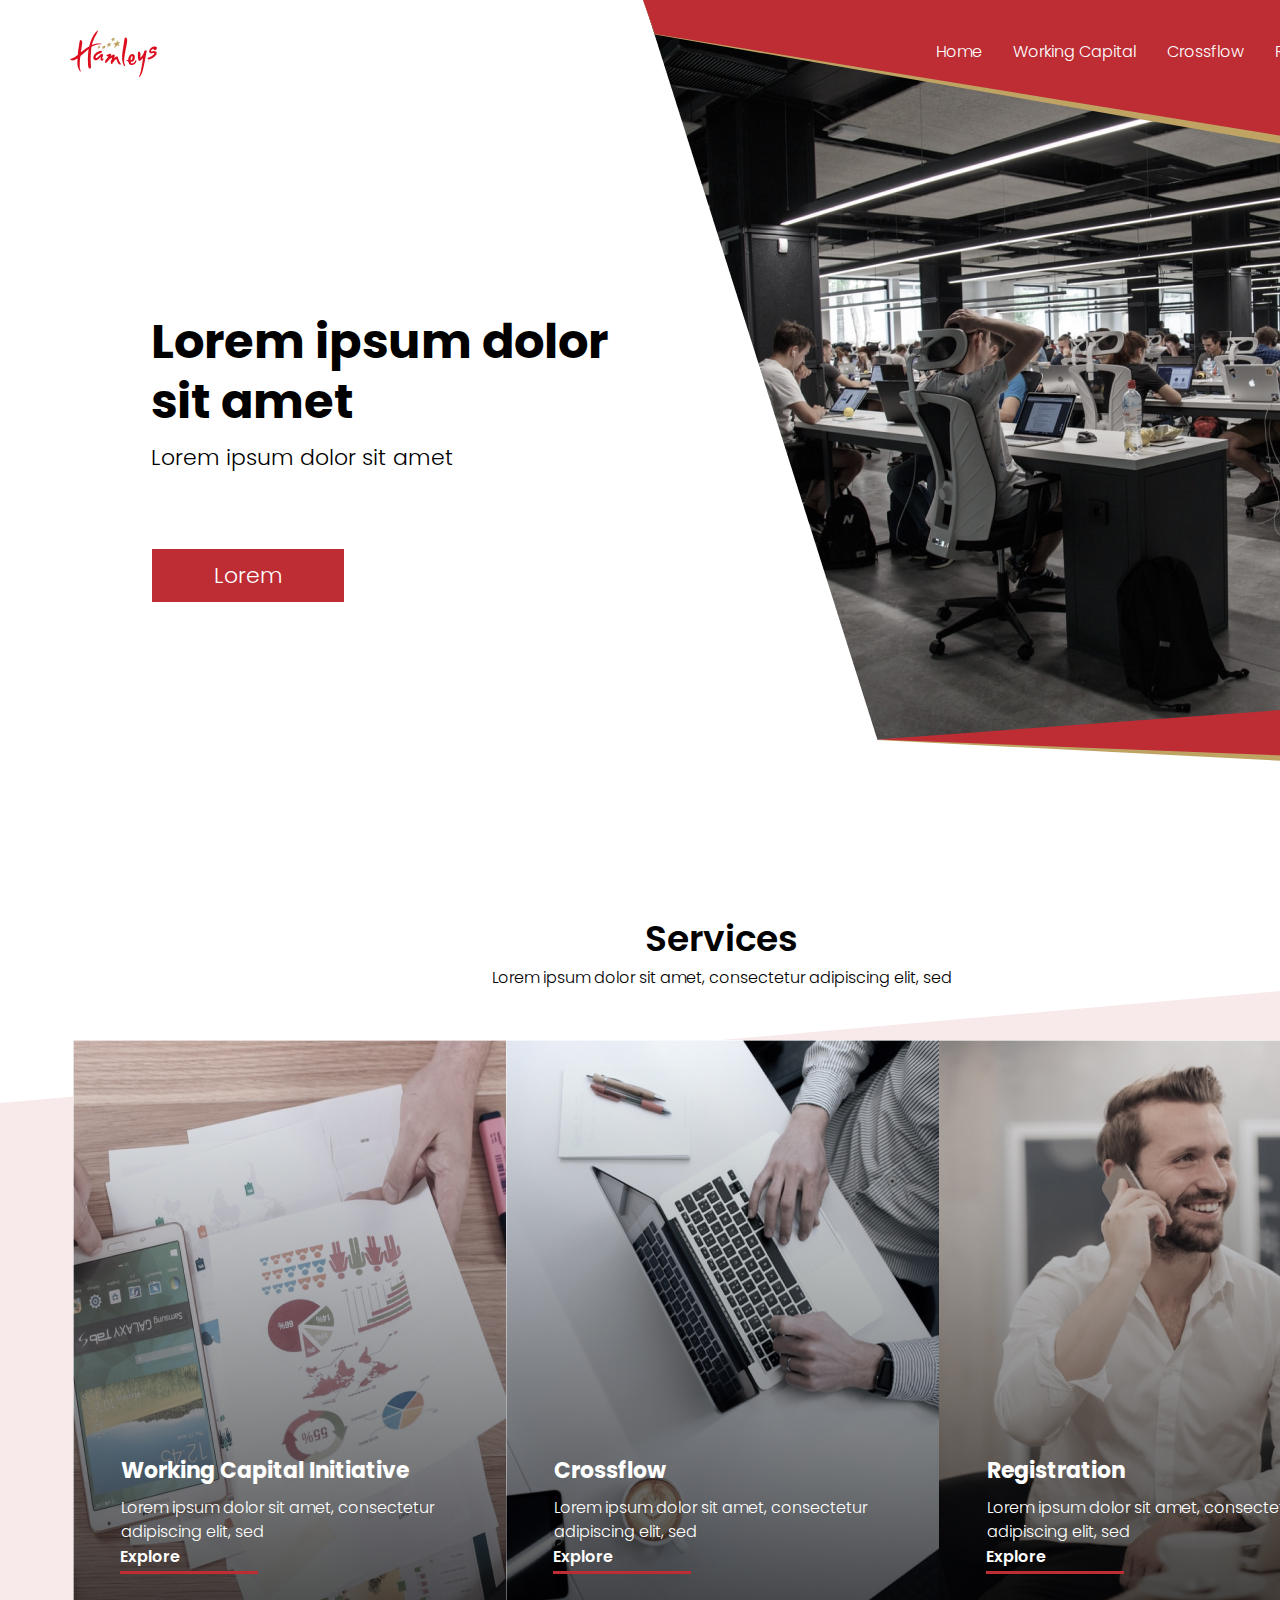
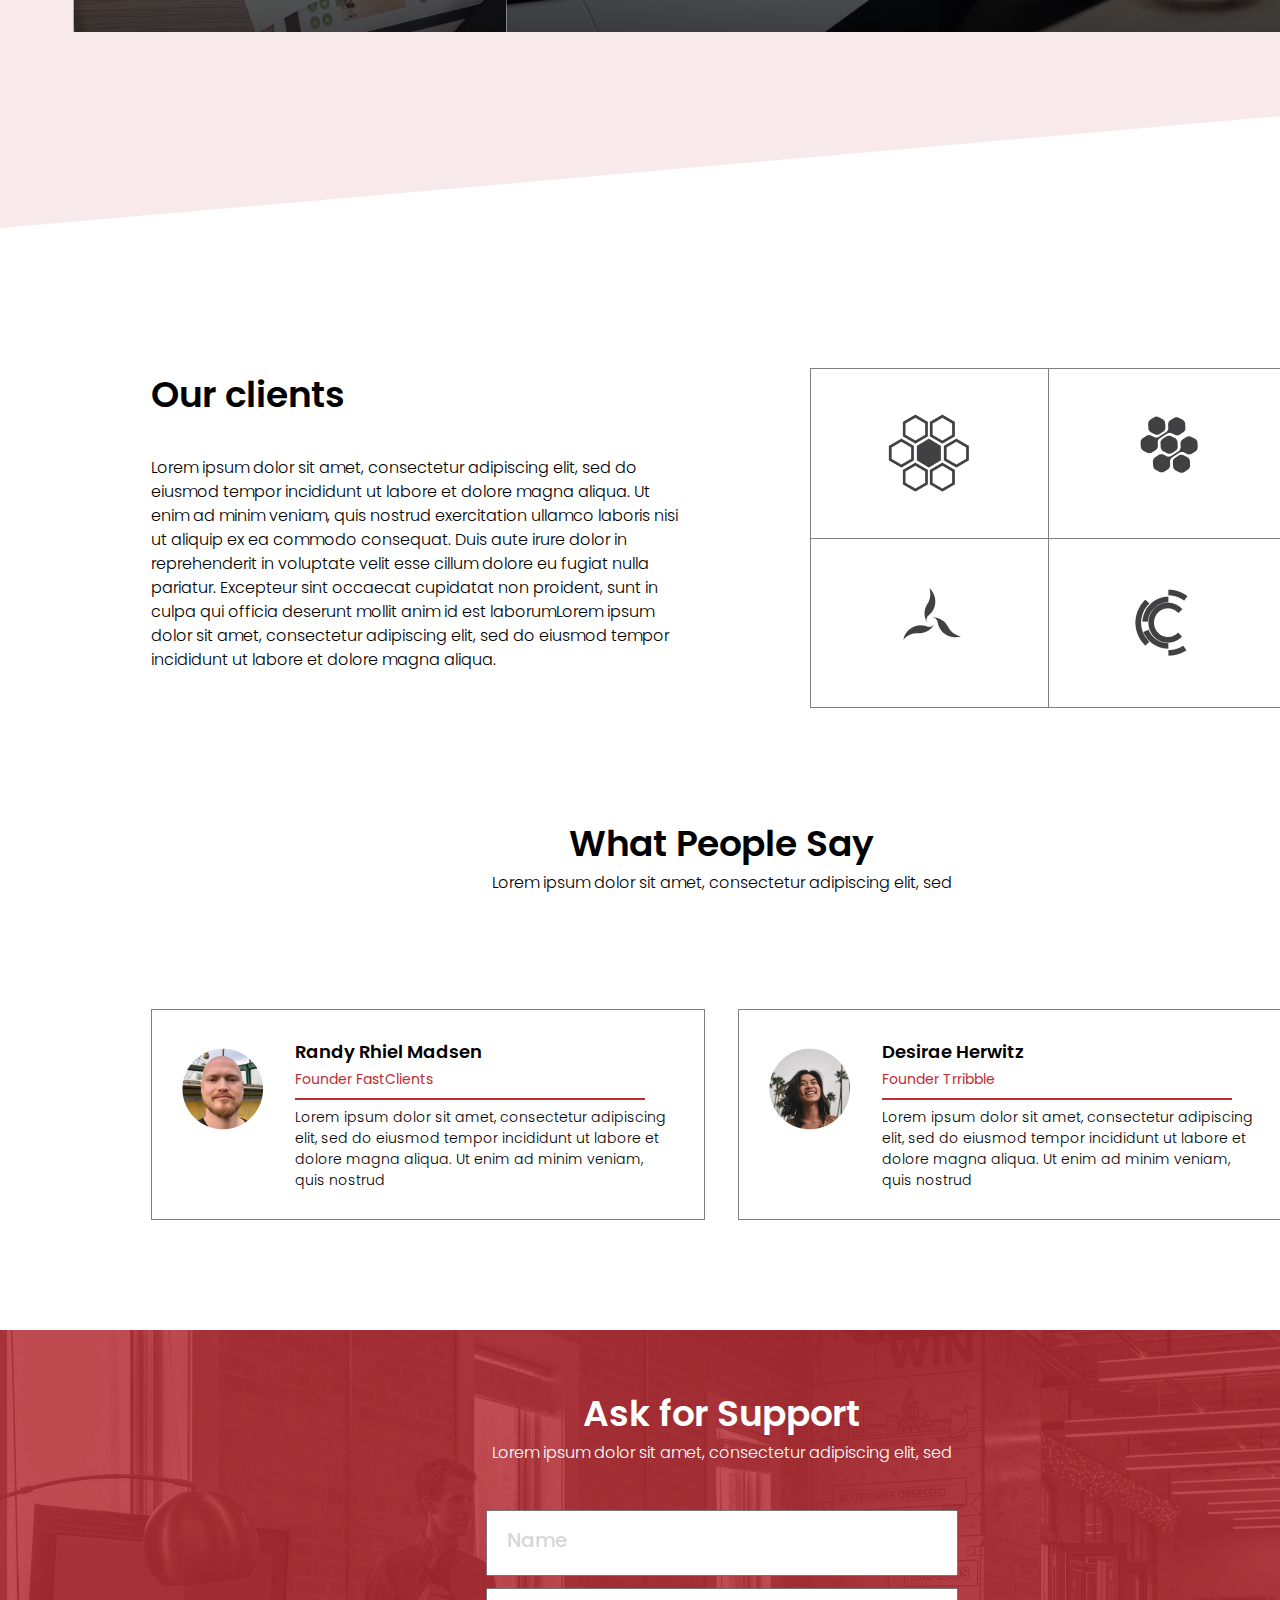
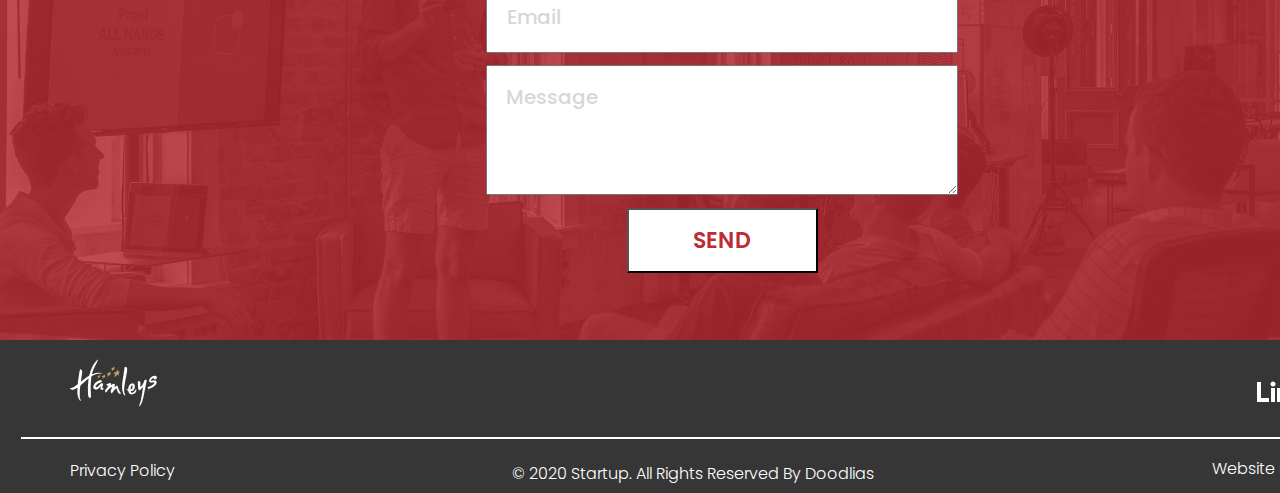
==== index.html @ 3232abe1 "First commit before review" ====
<!DOCTYPE html>
<html lang="en">
<head>
    <meta charset="UTF-8">
    <meta http-equiv="X-UA-Compatible" content="IE=edge">
    <meta name="viewport" content="width=device-width, initial-scale=1.0">
    <title>Document</title>
    <link rel="preconnect" href="https://fonts.googleapis.com">
    <link rel="preconnect" href="https://fonts.gstatic.com" crossorigin>
    <link href="https://fonts.googleapis.com/css2?family=Poppins:wght@300;600;700&display=swap" rel="stylesheet">
    <link rel="stylesheet" href="/css/style.css">
</head>
<body>
    <header class="header">
        <div class="header__menu">
            <div class="header__menu-logo">
                <img src="/img/logo.png" alt="logo">
            </div>
            <nav class="header__menu-block">
                <ul class="header__menu-list">
                    <li class="header__menu-link"><a href="#home">Home</a></li>
                    <li class="header__menu-link"><a href="#workingCapital">Working Capital</a></li>
                    <li class="header__menu-link"><a href="#crossflow">Crossflow</a></li>
                    <li class="header__menu-link"><a href="#registration">Registration</a></li>
                </ul>
            </nav>
            <div class="header__rectangle-1"></div>
            <div class="header__rectangle-2"></div>
            <div class="header__rectangle-3"></div>
            <div class="header__rectangle-4"></div>
            <div class="header__rectangle-5"></div>
        </div>
        <div class="header__heading">
            <h1>Lorem ipsum dolor sit amet</h1>
            <p>Lorem ipsum dolor sit amet</p>
        </div>
        <div class="header__btn">
            <a href="#" class="header__btn-link">Lorem</a>
        </div>
    </header>
    <main>
        <section class="services">
            <div class="services__heading">
                <h2>Services</h2>
                <p>Lorem ipsum dolor sit amet, consectetur adipiscing elit, sed </p>
            </div>
            <div class="services__rectangle-6"></div>
            <div class="services__row">
                <div class="services__row-item1">
                    <h2>Working Capital Initiative</h2>
                    <p>Lorem ipsum dolor sit amet, consectetur adipiscing elit, sed </p>
                    <a href="#workingCapital">Explore</a>
                    <hr>
                </div>
                <div class="services__row-item2">
                    <h2>Crossflow</h2>
                    <p>Lorem ipsum dolor sit amet, consectetur adipiscing elit, sed </p>
                    <a href="#crossflow">Explore</a>
                    <hr>
                </div>
                <div class="services__row-item3">
                    <h2>Registration</h2>
                    <p>Lorem ipsum dolor sit amet, consectetur adipiscing elit, sed </p>
                    <a href="#registration">Explore</a>
                    <hr>
                </div>
            </div>
        </section>
        <section class="our">
            <div class="our__block">
                <h2>Our clients</h2>
                <p>Lorem ipsum dolor sit amet, consectetur adipiscing elit, sed do eiusmod tempor incididunt ut labore et dolore magna aliqua. Ut enim ad minim veniam, quis nostrud exercitation ullamco laboris nisi ut aliquip ex ea commodo consequat. Duis aute irure dolor in reprehenderit in voluptate velit esse cillum dolore eu fugiat nulla pariatur. Excepteur sint occaecat cupidatat non proident, sunt in culpa qui officia deserunt mollit anim id est laborumLorem ipsum dolor sit amet, consectetur adipiscing elit, sed do eiusmod tempor incididunt ut labore et dolore magna aliqua. </p>
            </div>
            <div class="our__pictures">
                <div class="pic1">
                    <img src="/img/Black and White Collection 1.png" alt="">
                </div>
                <div class="pic2">
                    <img src="/img/Black and White Collection 4.png" alt="">
                </div>
                <div class="pic3">
                    <img src="img/Black and White Collection 5.png" alt="">
                </div>
                <div class="pic4">
                    <img src="img/Black and White Collection 3.png" alt="">
                </div>
            </div>
        </section>
        <section class="wps">
            <div class="wps__heading">
                <h2>What People Say</h2>
                <p>Lorem ipsum dolor sit amet, consectetur adipiscing elit, sed </p>
            </div>
            <div class="wps__blocks">
                <div class="wps__blocks-item">
                    <div class="wps__blocks-img">
                        <img src="/img/Ran.png" alt="man">
                    </div>
                    <div class="wps__blocks-descr">
                        <h2 class="wps__blocks-descr_header">Randy Rhiel Madsen</h2>
                        <p class="wps__blocks-descr_h2">Founder FastClients</p>
                        <hr>
                        <p class="wps__blocks-descr_p">Lorem ipsum dolor sit amet, consectetur adipiscing elit, sed do eiusmod tempor incididunt ut labore et dolore magna aliqua. Ut enim ad minim veniam, quis nostrud </p>
                    </div>
                </div>
                <div class="wps__blocks-item">
                    <div class="wps__blocks-img">
                        <img src="/img/Des.png" alt="man">
                    </div>
                    <div class="wps__blocks-descr">
                        <h2 class="wps__blocks-descr_header">Desirae Herwitz</h2>
                        <p class="wps__blocks-descr_h2">Founder Trribble</p>
                        <hr>
                        <p class="wps__blocks-descr_p">Lorem ipsum dolor sit amet, consectetur adipiscing elit, sed do eiusmod tempor incididunt ut labore et dolore magna aliqua. Ut enim ad minim veniam, quis nostrud </p>
                    </div>
                </div>
            </div>
        </section>
        <section class="afs">
            <div class="afs__heading">
                <h2>Ask for Support</h2>
                <p>Lorem ipsum dolor sit amet, consectetur adipiscing elit, sed  </p>
            </div>
            <form action="#" class="afs__support-form">
                <div class="afs__support-form_input">
                    <input required name="name" id="name" type="text" placeholder="Name">
                </div>
                <div class="afs__support-form_input">
                    <input required name="email" id="email" type="email" placeholder="Email">
                </div>
                <div class="afs__support-form_textarea">
                    <textarea name="text" id="text" placeholder="Message"></textarea>
                </div>
                <button class="afs__support-form_btn">SEND</button>
            </form>
        </section>
    </main>
    <footer class="footer">
        <div class="footer__links">
            <div class="footer__links-item1">
                <a href="#"><img src="/img/logo_white.png" alt="logo_white"></a>
            </div>
            <div class="footer__links-item2">
                <a href="#"><img src="/img/logos_linkedin.png" alt="linked"></a>
            </div>
        </div>
        <hr>
        <div class="footer__descr">
            <div class="footer__descr-policy">
                <a href="#">Privacy Policy</a>
            </div>
            <div class="footer__descr-rights">
                <a href="#">&#169; 2020 Startup. All Rights Reserved By Doodlias</a>
            </div>
            <div class="footer__descr-design">
                <a href="#">Website by Krock DS</a>
            </div>
        </div>
    </footer>
</body>
</html>
---- css/style.css ----
* {
  box-sizing: border-box;
  margin: 0;
  padding: 0;
  font-family: 'Poppins', sans-serif; }

body {
  width: 1443px;
  height: auto;
  margin: 0 auto; }

.header {
  position: relative;
  margin: 0 auto;
  padding: 0; }
  .header__menu {
    display: flex;
    justify-content: space-between; }
    .header__menu-logo {
      width: 87px;
      height: 47px;
      padding: 30px 0 0 70px; }
    .header__menu-list {
      /*             width: 800px;
                  height: 162px; */
      padding-left: 287px;
      list-style: none;
      font-size: 16px;
      font-weight: 300;
      display: flex;
      justify-content: end;
      background-size: 800.4px 162.88px; }
    .header__menu-link {
      padding-top: 39px;
      padding-right: 31px; }
    .header__menu-link:last-of-type {
      padding-right: 75px; }
    .header__menu-link > a {
      text-decoration: none;
      color: #FFFFFF; }
  .header__rectangle-1 {
    position: absolute;
    top: 0;
    right: 0;
    width: 800px;
    border-top: 162px solid #BE2C34;
    clip-path: polygon(0 0, 100% 0%, 100% 100%, 100% 100%, 1.5% 21%);
    z-index: -1; }
  .header__rectangle-2 {
    position: absolute;
    top: 0;
    right: 0;
    width: 800px;
    border-top: 172px solid #BEA363;
    clip-path: polygon(0 0, 100% 0%, 100% 100%, 100% 100%, 1.5% 20%);
    z-index: -2; }
  .header__rectangle-3 {
    position: absolute;
    top: 0px;
    right: 0;
    width: 800px;
    height: 740px;
    background-image: url(/img/Rectangle5.jpg);
    z-index: -3; }
  .header__rectangle-4 {
    position: absolute;
    top: 638px;
    right: 0;
    width: 566px;
    border-top: 172px solid  #BE2C34;
    clip-path: polygon(0 59%, 100% 35%, 100% 100%, 100% 72%, 0 59%);
    z-index: -2; }
  .header__rectangle-5 {
    position: absolute;
    top: 638px;
    right: 0;
    width: 566px;
    border-top: 182px solid #BEA363;
    clip-path: polygon(0 56%, 100% 35%, 100% 100%, 100% 72%, 0 56%);
    z-index: -5; }
  .header__heading {
    margin-left: 151px;
    margin-top: 248px; }
    .header__heading h1 {
      width: 511px;
      height: 120px;
      font-weight: 700;
      font-size: 48px;
      line-height: 60px; }
    .header__heading p {
      margin-top: 9px;
      height: 33px;
      font-size: 22px;
      font-style: normal;
      font-weight: 300;
      line-height: 33px;
      letter-spacing: 0em;
      text-align: left; }
  .header__btn {
    width: 192px;
    height: 53px;
    margin-left: 152px;
    margin-top: 75px;
    padding: 10px 62px;
    background: #BE2C34; }
    .header__btn a {
      font-size: 22px;
      font-style: normal;
      font-weight: 300;
      line-height: 33px;
      letter-spacing: 0em;
      text-align: left;
      text-decoration: none;
      color: #FFFFFF; }

.services {
  margin-top: 310px; }
  .services__heading {
    text-align: center; }
    .services__heading h2 {
      font-style: normal;
      font-weight: 600;
      font-size: 36px;
      line-height: 54px;
      color: #000000; }
    .services__heading p {
      font-style: normal;
      font-weight: 300;
      font-size: 16px;
      line-height: 24px;
      color: #000000; }
  .services__rectangle-6 {
    position: absolute;
    top: 1040px;
    width: 1443px;
    height: 725px;
    background: rgba(190, 44, 52, 0.1);
    transform: skew(0, -5deg);
    z-index: -1; }
  .services__row {
    width: auto;
    margin-top: 50px;
    display: flex;
    justify-content: center;
    align-items: center;
    padding-left: 72px;
    padding-right: 70px; }
    .services__row-item1 {
      height: 592px;
      width: 433px;
      background: url(/img/pic.jpg);
      background-repeat: no-repeat; }
      .services__row-item1 h2 {
        margin-top: 414px;
        margin-left: 48px;
        font-style: normal;
        font-weight: bold;
        font-size: 22px;
        line-height: 33px;
        color: #FFFFFF; }
      .services__row-item1 p {
        width: 337px;
        height: 48px;
        margin-top: 9px;
        margin-left: 48px;
        font-style: normal;
        font-weight: 300;
        font-size: 16px;
        line-height: 24px;
        color: #FFFFFF; }
      .services__row-item1 a {
        width: 166px;
        height: 24px;
        margin-top: 18px;
        margin-left: 47px;
        text-decoration: none;
        font-style: normal;
        font-weight: 600;
        font-size: 16px;
        line-height: 24px;
        color: #FFFFFF; }
      .services__row-item1 hr {
        margin-top: 1.62px;
        margin-left: 47.43px;
        width: 137.4px;
        height: 3.12px;
        background: #BE2C34;
        border: none; }
    .services__row-item2 {
      height: 592px;
      width: 433px;
      background: url(/img/pc.jpg);
      background-repeat: no-repeat; }
      .services__row-item2 h2 {
        margin-top: 414px;
        margin-left: 48px;
        font-style: normal;
        font-weight: bold;
        font-size: 22px;
        line-height: 33px;
        color: #FFFFFF; }
      .services__row-item2 p {
        width: 337px;
        height: 48px;
        margin-top: 9px;
        margin-left: 48px;
        font-style: normal;
        font-weight: 300;
        font-size: 16px;
        line-height: 24px;
        color: #FFFFFF; }
      .services__row-item2 a {
        width: 166px;
        height: 24px;
        margin-top: 18px;
        margin-left: 47px;
        text-decoration: none;
        font-style: normal;
        font-weight: 600;
        font-size: 16px;
        line-height: 24px;
        color: #FFFFFF; }
      .services__row-item2 hr {
        margin-top: 1.62px;
        margin-left: 47.43px;
        width: 137.4px;
        height: 3.12px;
        background: #BE2C34;
        border: none; }
    .services__row-item3 {
      height: 592px;
      width: 433px;
      background: url(/img/man.jpg);
      background-repeat: no-repeat; }
      .services__row-item3 h2 {
        margin-top: 414px;
        margin-left: 48px;
        font-style: normal;
        font-weight: bold;
        font-size: 22px;
        line-height: 33px;
        color: #FFFFFF; }
      .services__row-item3 p {
        width: 337px;
        height: 48px;
        margin-top: 9px;
        margin-left: 48px;
        font-style: normal;
        font-weight: 300;
        font-size: 16px;
        line-height: 24px;
        color: #FFFFFF; }
      .services__row-item3 a {
        width: 166px;
        height: 24px;
        margin-top: 18px;
        margin-left: 47px;
        text-decoration: none;
        font-style: normal;
        font-weight: 600;
        font-size: 16px;
        line-height: 24px;
        color: #FFFFFF; }
      .services__row-item3 hr {
        margin-top: 1.62px;
        margin-left: 47.43px;
        width: 137.4px;
        height: 3.12px;
        background: #BE2C34;
        border: none; }

.our {
  margin-top: 336px;
  margin-left: 151px;
  display: flex;
  justify-content: space-between; }
  .our__block {
    width: 533px; }
    .our__block h2 {
      font-style: normal;
      font-weight: 600;
      font-size: 36px;
      line-height: 54px; }
    .our__block p {
      margin-top: 34px;
      font-style: normal;
      font-weight: 300;
      font-size: 16px;
      line-height: 24px;
      color: #000000; }
  .our__pictures {
    width: 500px;
    margin-right: 145px;
    display: flex;
    justify-content: center;
    flex-direction: row;
    flex-wrap: wrap; }
    .our__pictures .pic1 {
      display: flex;
      justify-content: center;
      align-items: center;
      width: 238px;
      height: 170px;
      border: 1px solid grey;
      border-bottom-style: none;
      border-right-style: none; }
    .our__pictures .pic2 {
      display: flex;
      justify-content: center;
      align-items: center;
      width: 238px;
      height: 170px;
      border: 1px solid grey;
      border-bottom-style: none; }
    .our__pictures .pic3 {
      display: flex;
      justify-content: center;
      align-items: center;
      width: 238px;
      height: 170px;
      border: 1px solid grey;
      border-right-style: none; }
    .our__pictures .pic4 {
      display: flex;
      justify-content: center;
      align-items: center;
      width: 238px;
      height: 170px;
      border: 1px solid grey; }

.wps {
  margin-top: 109px; }
  .wps__heading {
    text-align: center; }
    .wps__heading h2 {
      font-style: normal;
      font-weight: 600;
      font-size: 36px;
      line-height: 54px;
      color: #000000; }
    .wps__heading p {
      font-style: normal;
      font-weight: 300;
      font-size: 16px;
      line-height: 24px;
      color: #000000; }
  .wps__blocks {
    margin-top: 114px;
    margin-left: 151px;
    margin-right: 151px;
    margin-bottom: 109.63px;
    display: flex;
    justify-content: space-between; }
    .wps__blocks-item {
      width: 554px;
      height: 211px;
      border: 1px solid grey;
      display: flex;
      justify-content: start; }
    .wps__blocks-img {
      margin-top: 38px;
      margin-left: 30px;
      margin-right: 31px; }
    .wps__blocks-descr_header {
      margin-top: 27.58px;
      font-style: normal;
      font-weight: 600;
      font-size: 18px;
      line-height: 27px;
      color: #000000; }
    .wps__blocks-descr_h2 {
      margin-top: 4px;
      font-style: normal;
      font-weight: normal;
      font-size: 14px;
      line-height: 21px;
      color: #BE2C34; }
    .wps__blocks hr {
      margin-top: 8.78px;
      width: 350px;
      border: 1px solid #BE2C34; }
    .wps__blocks-descr_p {
      margin-top: 6.92px;
      width: 375.4px;
      height: 84px;
      font-family: Poppins;
      font-style: normal;
      font-weight: 300;
      font-size: 14px;
      line-height: 21px;
      color: #000000; }

.afs {
  width: 1443;
  height: 610px;
  background: url(/img/afs.jpg);
  background-repeat: no-repeat; }
  .afs__heading {
    text-align: center;
    padding-top: 57px; }
    .afs__heading h2 {
      font-style: normal;
      font-weight: 600;
      font-size: 36px;
      line-height: 54px;
      color: #FFFFFF; }
    .afs__heading p {
      font-style: normal;
      font-weight: 300;
      font-size: 16px;
      line-height: 24px;
      color: #FFFFFF; }
  .afs__support-form {
    margin-top: 45.67px;
    margin-left: 486px; }
    .afs__support-form input {
      width: 472px;
      height: 65.25px;
      margin-bottom: 12px;
      padding-left: 18.5px; }
    .afs__support-form ::placeholder {
      font-style: normal;
      font-weight: 500;
      font-size: 20px;
      line-height: 30px;
      color: #D7D7D7; }
    .afs__support-form textarea {
      width: 472px;
      height: 130px;
      padding-top: 16px;
      padding-left: 18.5px;
      margin-bottom: 6px; }
    .afs__support-form_btn {
      margin-left: 140.5px;
      width: 191px;
      height: 65.25px;
      background: white;
      font-style: normal;
      font-weight: 600;
      font-size: 22px;
      line-height: 33px;
      text-align: center;
      color: #BE2C34; }

.footer {
  width: 1440px;
  height: 153.84px;
  background: #363636; }
  .footer__links {
    display: flex;
    justify-content: space-between; }
    .footer__links-item1 {
      margin-top: 19.76px;
      margin-left: 70px; }
    .footer__links-item2 {
      margin-top: 38px;
      margin-right: 71.26px; }
  .footer hr {
    margin-top: 22.94px;
    margin-left: 20.63px;
    margin-right: 20.63px;
    width: 1400;
    border: 1px solid #FFFFFF; }
  .footer__descr {
    display: flex;
    justify-content: space-between; }
    .footer__descr-policy {
      margin-top: 18.88px;
      margin-left: 70px; }
      .footer__descr-policy a {
        text-decoration: none;
        font-style: normal;
        font-weight: 300;
        font-size: 16px;
        line-height: 124%;
        text-align: right;
        color: #FFFFFF; }
    .footer__descr-rights {
      margin-top: 21.88px; }
      .footer__descr-rights a {
        text-decoration: none;
        font-style: normal;
        font-weight: 300;
        font-size: 16px;
        line-height: 124%;
        text-align: right;
        color: #FFFFFF; }
    .footer__descr-design {
      margin-top: 16.88px;
      margin-right: 71.26px; }
      .footer__descr-design a {
        text-decoration: none;
        font-style: normal;
        font-weight: 300;
        font-size: 16px;
        line-height: 124%;
        text-align: right;
        color: #FFFFFF; }
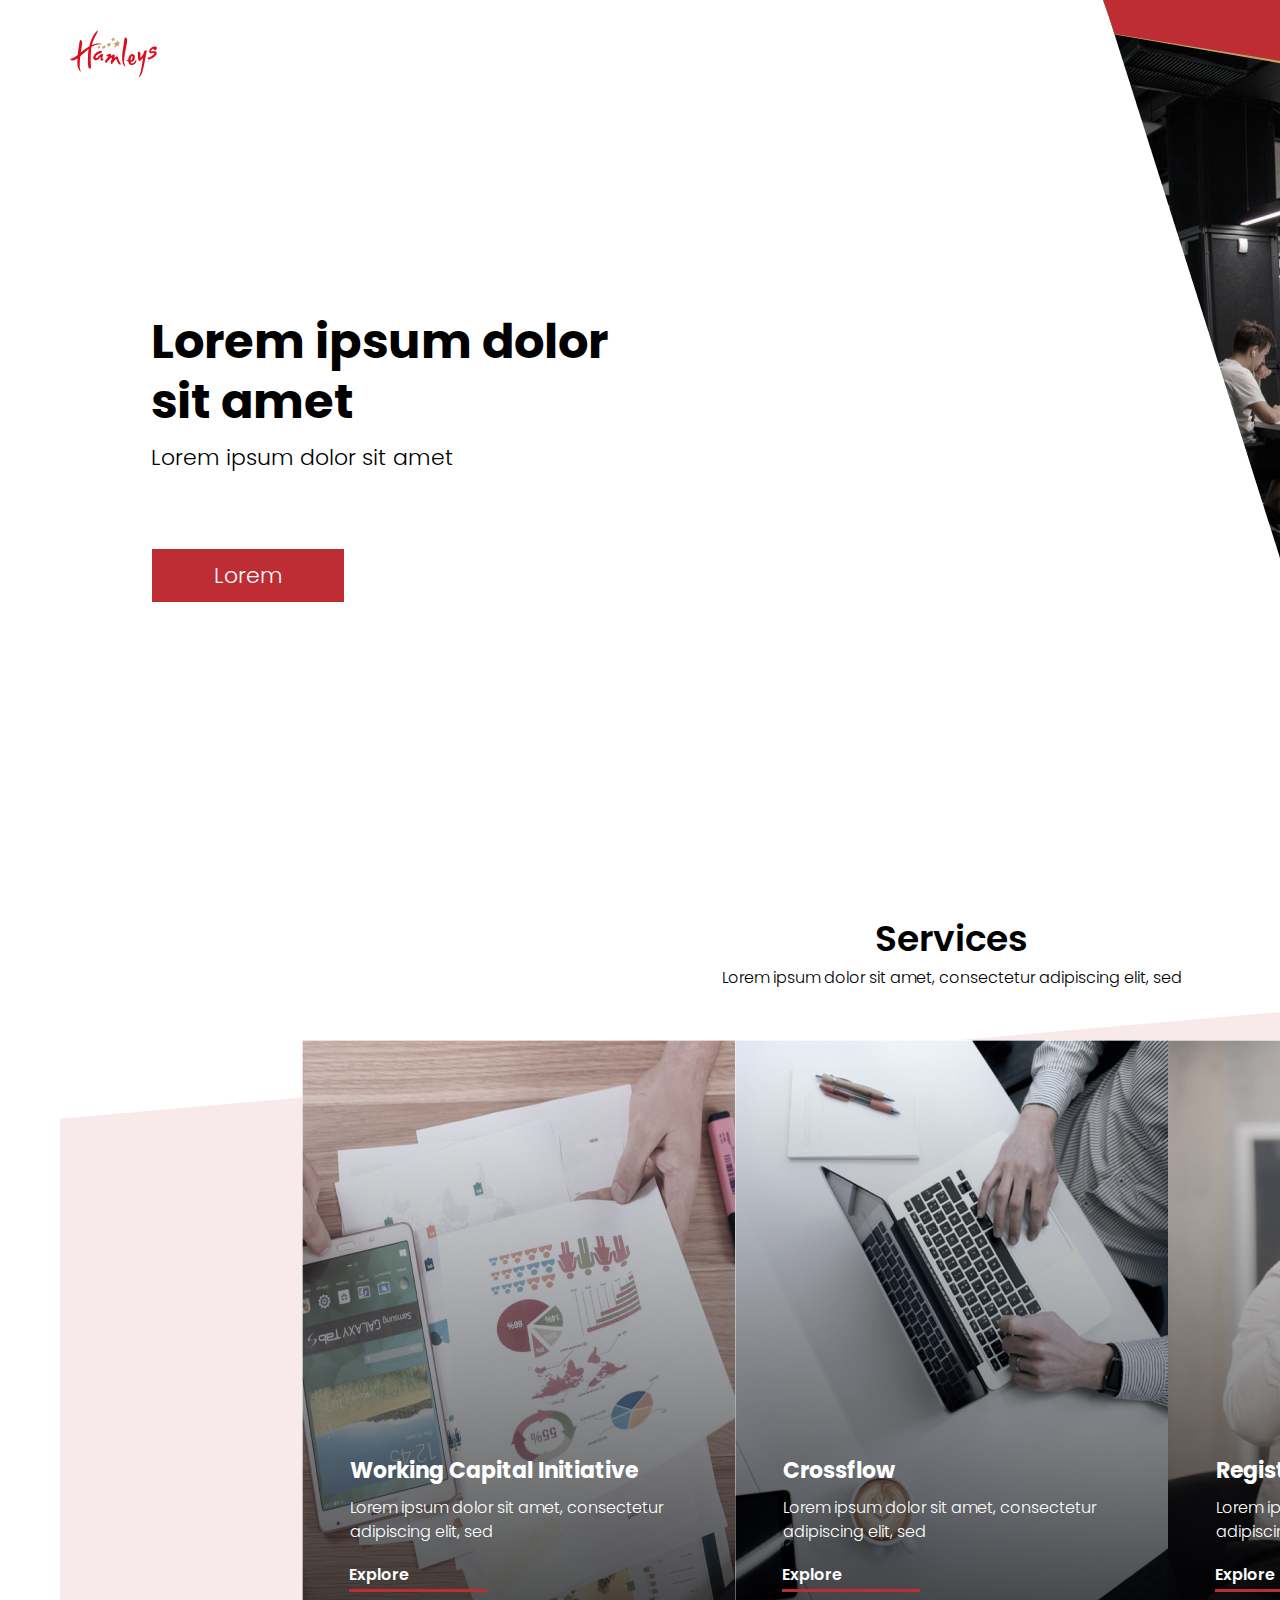
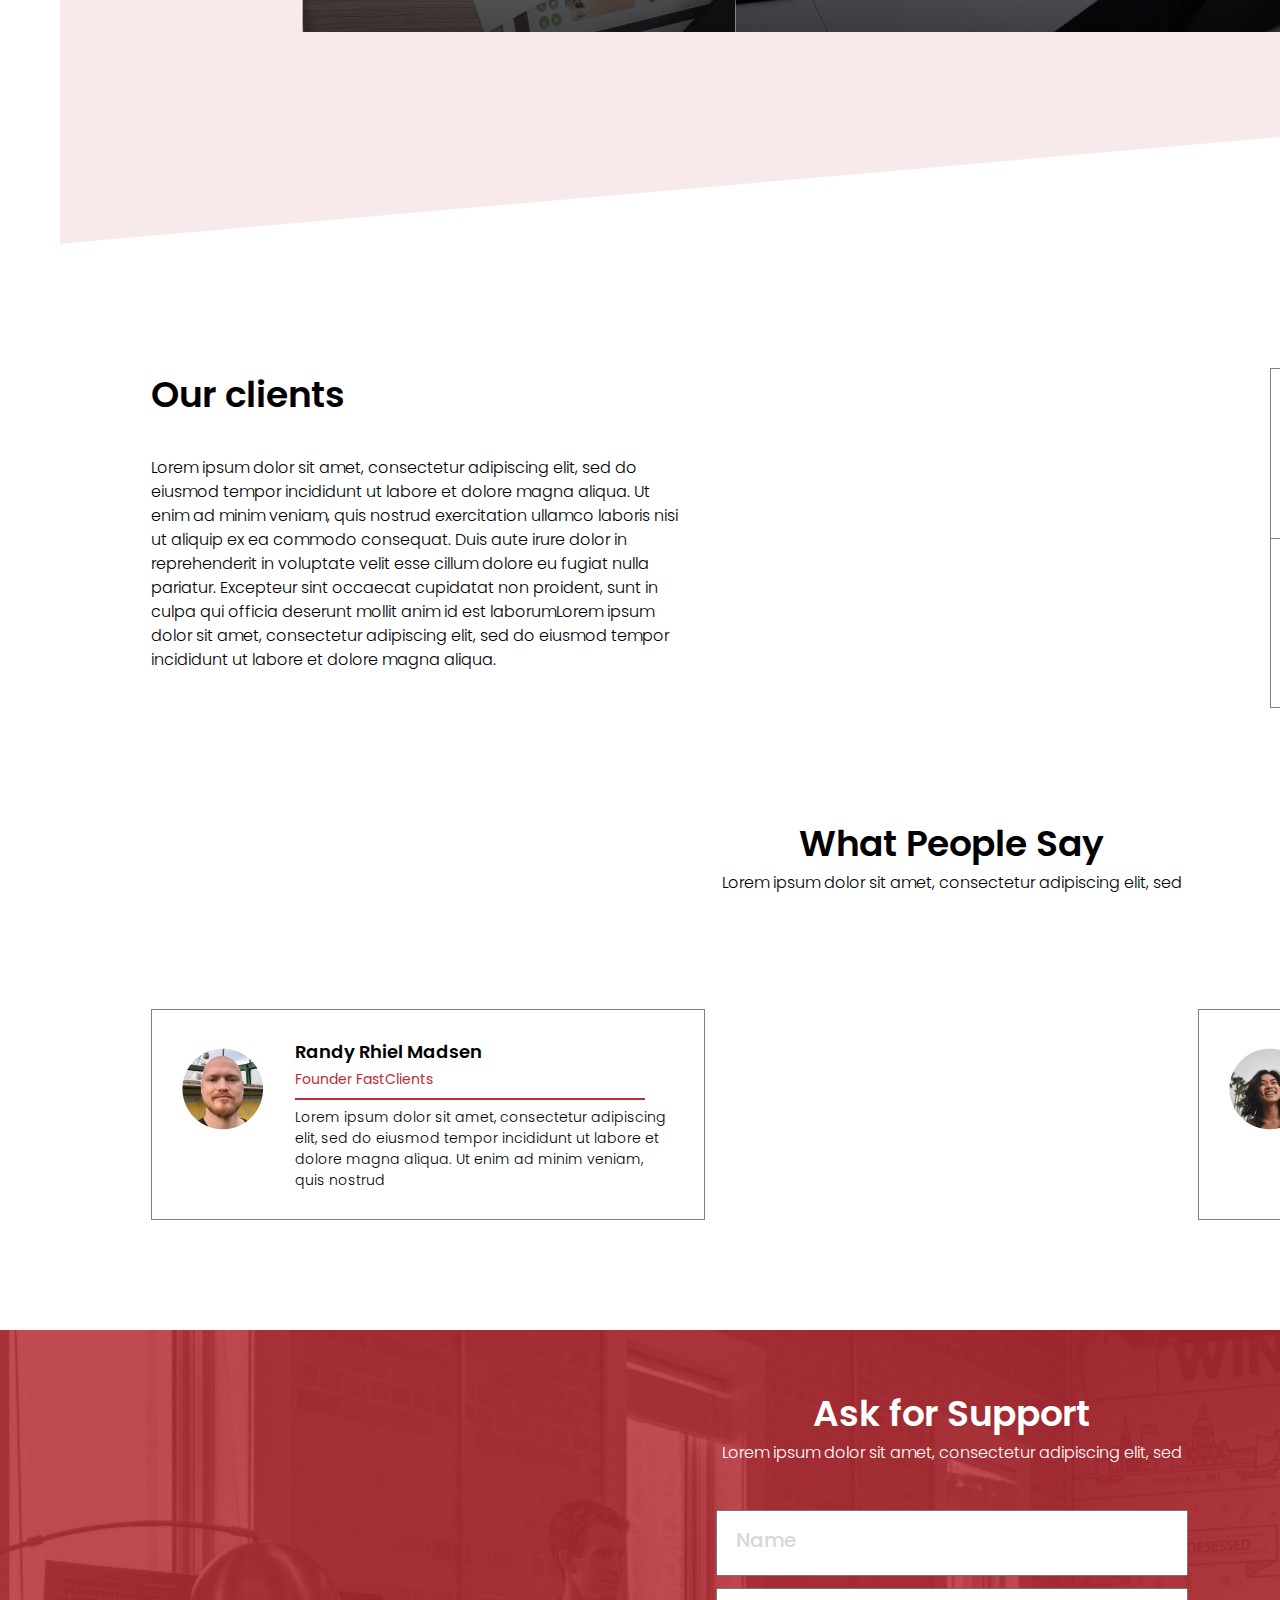
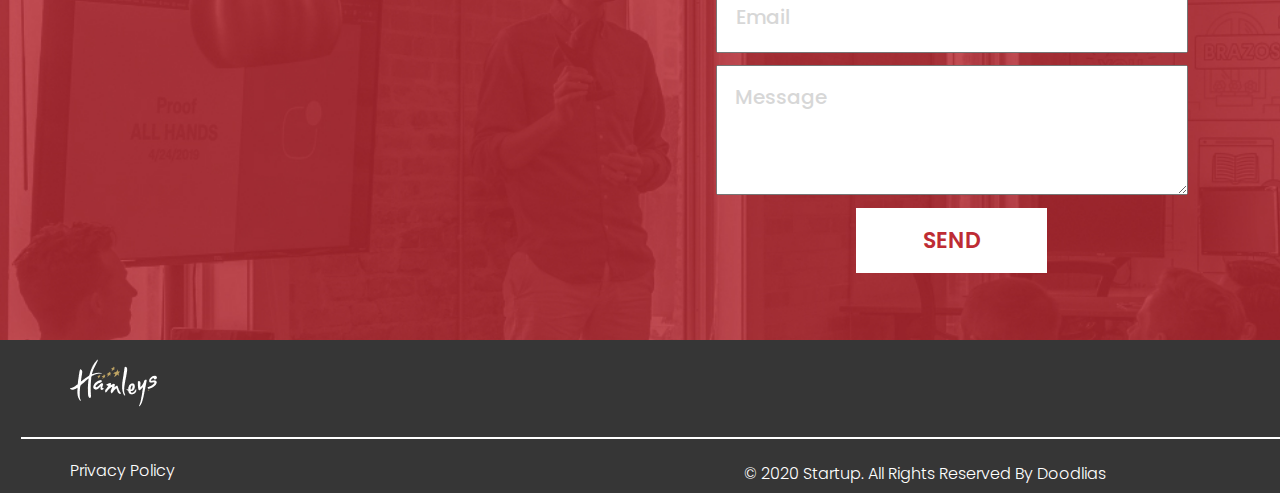
==== commit ef11e5c7: "3 pages before merging in one css file" ====
--- a/index.html
+++ b/index.html
@@ -8,18 +8,18 @@
     <link rel="preconnect" href="https://fonts.googleapis.com">
     <link rel="preconnect" href="https://fonts.gstatic.com" crossorigin>
     <link href="https://fonts.googleapis.com/css2?family=Poppins:wght@300;600;700&display=swap" rel="stylesheet">
-    <link rel="stylesheet" href="/css/style.css">
+    <link rel="stylesheet" href="css/style.css">
 </head>
 <body>
     <header class="header">
         <div class="header__menu">
             <div class="header__menu-logo">
-                <img src="/img/logo.png" alt="logo">
+                <img src="/img/1st-page/logo.png" alt="logo">
             </div>
             <nav class="header__menu-block">
                 <ul class="header__menu-list">
                     <li class="header__menu-link"><a href="#home">Home</a></li>
-                    <li class="header__menu-link"><a href="#workingCapital">Working Capital</a></li>
+                    <li class="header__menu-link"><a href="/workingCapital.html">Working Capital</a></li>
                     <li class="header__menu-link"><a href="#crossflow">Crossflow</a></li>
                     <li class="header__menu-link"><a href="#registration">Registration</a></li>
                 </ul>
@@ -73,16 +73,16 @@
             </div>
             <div class="our__pictures">
                 <div class="pic1">
-                    <img src="/img/Black and White Collection 1.png" alt="">
+                    <img src="/img/1st-page/Black and White Collection 1.png" alt="">
                 </div>
                 <div class="pic2">
-                    <img src="/img/Black and White Collection 4.png" alt="">
+                    <img src="/img/1st-page/Black and White Collection 4.png" alt="">
                 </div>
                 <div class="pic3">
-                    <img src="img/Black and White Collection 5.png" alt="">
+                    <img src="img/1st-page/Black and White Collection 5.png" alt="">
                 </div>
                 <div class="pic4">
-                    <img src="img/Black and White Collection 3.png" alt="">
+                    <img src="img/1st-page/Black and White Collection 3.png" alt="">
                 </div>
             </div>
         </section>
@@ -94,7 +94,7 @@
             <div class="wps__blocks">
                 <div class="wps__blocks-item">
                     <div class="wps__blocks-img">
-                        <img src="/img/Ran.png" alt="man">
+                        <img src="/img/1st-page/Ran.png" alt="man">
                     </div>
                     <div class="wps__blocks-descr">
                         <h2 class="wps__blocks-descr_header">Randy Rhiel Madsen</h2>
@@ -105,7 +105,7 @@
                 </div>
                 <div class="wps__blocks-item">
                     <div class="wps__blocks-img">
-                        <img src="/img/Des.png" alt="man">
+                        <img src="/img/1st-page/Des.png" alt="man">
                     </div>
                     <div class="wps__blocks-descr">
                         <h2 class="wps__blocks-descr_header">Desirae Herwitz</h2>
@@ -138,10 +138,10 @@
     <footer class="footer">
         <div class="footer__links">
             <div class="footer__links-item1">
-                <a href="#"><img src="/img/logo_white.png" alt="logo_white"></a>
+                <a href="#"><img src="/img/1st-page/logo_white.png" alt="logo_white"></a>
             </div>
             <div class="footer__links-item2">
-                <a href="#"><img src="/img/logos_linkedin.png" alt="linked"></a>
+                <a href="#"><img src="/img/1st-page/logos_linkedin.png" alt="linked"></a>
             </div>
         </div>
         <hr>
--- a/css/style.css
+++ b/css/style.css
@@ -5,7 +5,7 @@
   font-family: 'Poppins', sans-serif; }
 
 body {
-  width: 1443px;
+  width: 1903px;
   height: auto;
   margin: 0 auto; }
 
@@ -21,8 +21,6 @@
       height: 47px;
       padding: 30px 0 0 70px; }
     .header__menu-list {
-      /*             width: 800px;
-                  height: 162px; */
       padding-left: 287px;
       list-style: none;
       font-size: 16px;
@@ -34,7 +32,7 @@
       padding-top: 39px;
       padding-right: 31px; }
     .header__menu-link:last-of-type {
-      padding-right: 75px; }
+      padding-right: 55px; }
     .header__menu-link > a {
       text-decoration: none;
       color: #FFFFFF; }
@@ -60,7 +58,7 @@
     right: 0;
     width: 800px;
     height: 740px;
-    background-image: url(/img/Rectangle5.jpg);
+    background-image: url(/img/1st-page/Rectangle5.jpg);
     z-index: -3; }
   .header__rectangle-4 {
     position: absolute;
@@ -132,7 +130,8 @@
   .services__rectangle-6 {
     position: absolute;
     top: 1040px;
-    width: 1443px;
+    left: 60px;
+    width: 1800px;
     height: 725px;
     background: rgba(190, 44, 52, 0.1);
     transform: skew(0, -5deg);
@@ -142,13 +141,11 @@
     margin-top: 50px;
     display: flex;
     justify-content: center;
-    align-items: center;
-    padding-left: 72px;
-    padding-right: 70px; }
+    align-items: center; }
     .services__row-item1 {
       height: 592px;
       width: 433px;
-      background: url(/img/pic.jpg);
+      background: url(/img/1st-page/pic.jpg);
       background-repeat: no-repeat; }
       .services__row-item1 h2 {
         margin-top: 414px;
@@ -163,6 +160,7 @@
         height: 48px;
         margin-top: 9px;
         margin-left: 48px;
+        margin-bottom: 18px;
         font-style: normal;
         font-weight: 300;
         font-size: 16px;
@@ -171,7 +169,6 @@
       .services__row-item1 a {
         width: 166px;
         height: 24px;
-        margin-top: 18px;
         margin-left: 47px;
         text-decoration: none;
         font-style: normal;
@@ -189,7 +186,7 @@
     .services__row-item2 {
       height: 592px;
       width: 433px;
-      background: url(/img/pc.jpg);
+      background: url(/img/1st-page/pc.jpg);
       background-repeat: no-repeat; }
       .services__row-item2 h2 {
         margin-top: 414px;
@@ -204,6 +201,7 @@
         height: 48px;
         margin-top: 9px;
         margin-left: 48px;
+        margin-bottom: 18px;
         font-style: normal;
         font-weight: 300;
         font-size: 16px;
@@ -212,7 +210,6 @@
       .services__row-item2 a {
         width: 166px;
         height: 24px;
-        margin-top: 18px;
         margin-left: 47px;
         text-decoration: none;
         font-style: normal;
@@ -230,7 +227,7 @@
     .services__row-item3 {
       height: 592px;
       width: 433px;
-      background: url(/img/man.jpg);
+      background: url(/img/1st-page/man.jpg);
       background-repeat: no-repeat; }
       .services__row-item3 h2 {
         margin-top: 414px;
@@ -245,6 +242,7 @@
         height: 48px;
         margin-top: 9px;
         margin-left: 48px;
+        margin-bottom: 18px;
         font-style: normal;
         font-weight: 300;
         font-size: 16px;
@@ -253,7 +251,6 @@
       .services__row-item3 a {
         width: 166px;
         height: 24px;
-        margin-top: 18px;
         margin-left: 47px;
         text-decoration: none;
         font-style: normal;
@@ -391,10 +388,11 @@
       color: #000000; }
 
 .afs {
-  width: 1443;
+  width: auto;
   height: 610px;
-  background: url(/img/afs.jpg);
-  background-repeat: no-repeat; }
+  background: url(/img/1st-page/afs.jpg);
+  background-repeat: no-repeat;
+  background-size: cover; }
   .afs__heading {
     text-align: center;
     padding-top: 57px; }
@@ -412,7 +410,7 @@
       color: #FFFFFF; }
   .afs__support-form {
     margin-top: 45.67px;
-    margin-left: 486px; }
+    text-align: center; }
     .afs__support-form input {
       width: 472px;
       height: 65.25px;
@@ -431,7 +429,7 @@
       padding-left: 18.5px;
       margin-bottom: 6px; }
     .afs__support-form_btn {
-      margin-left: 140.5px;
+      margin: 0 auto;
       width: 191px;
       height: 65.25px;
       background: white;
@@ -440,10 +438,11 @@
       font-size: 22px;
       line-height: 33px;
       text-align: center;
-      color: #BE2C34; }
+      color: #BE2C34;
+      border: none; }
 
 .footer {
-  width: 1440px;
+  width: 1903px;
   height: 153.84px;
   background: #363636; }
   .footer__links {
@@ -459,7 +458,7 @@
     margin-top: 22.94px;
     margin-left: 20.63px;
     margin-right: 20.63px;
-    width: 1400;
+    width: 1880px;
     border: 1px solid #FFFFFF; }
   .footer__descr {
     display: flex;
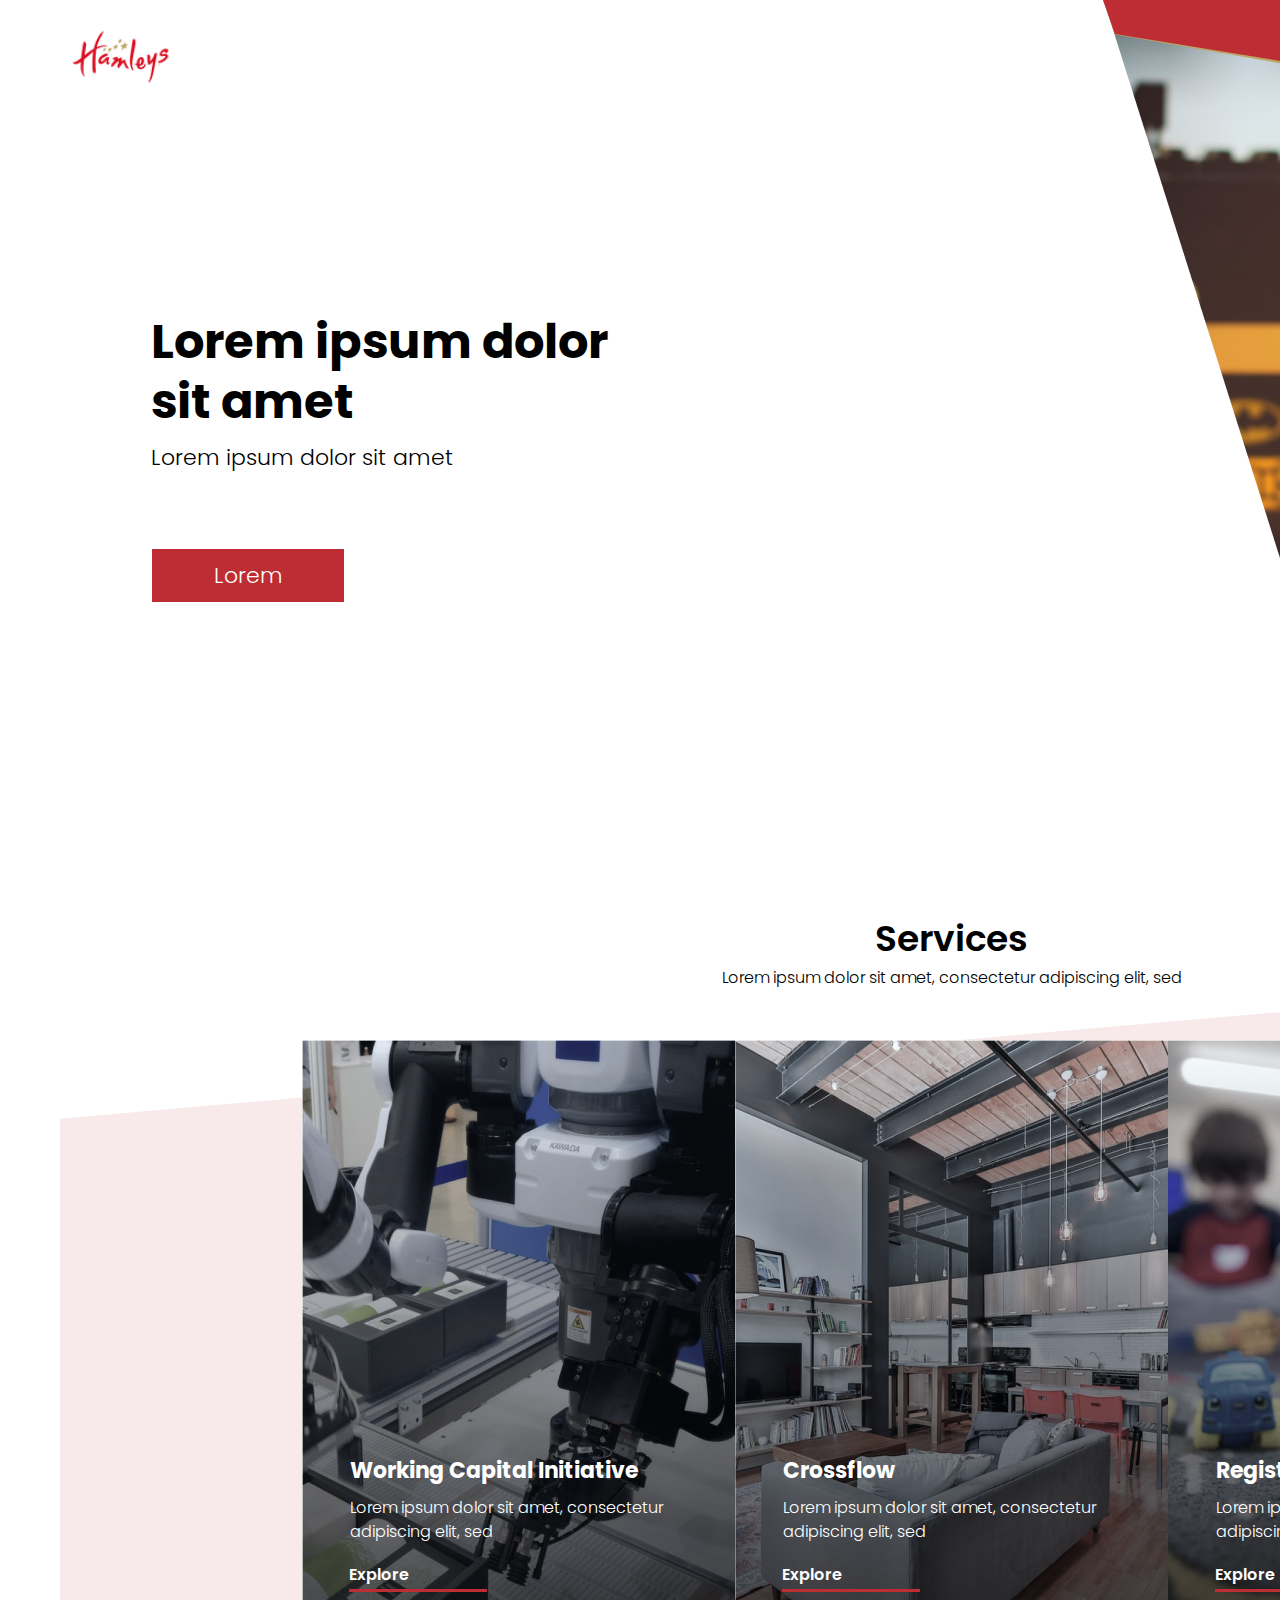
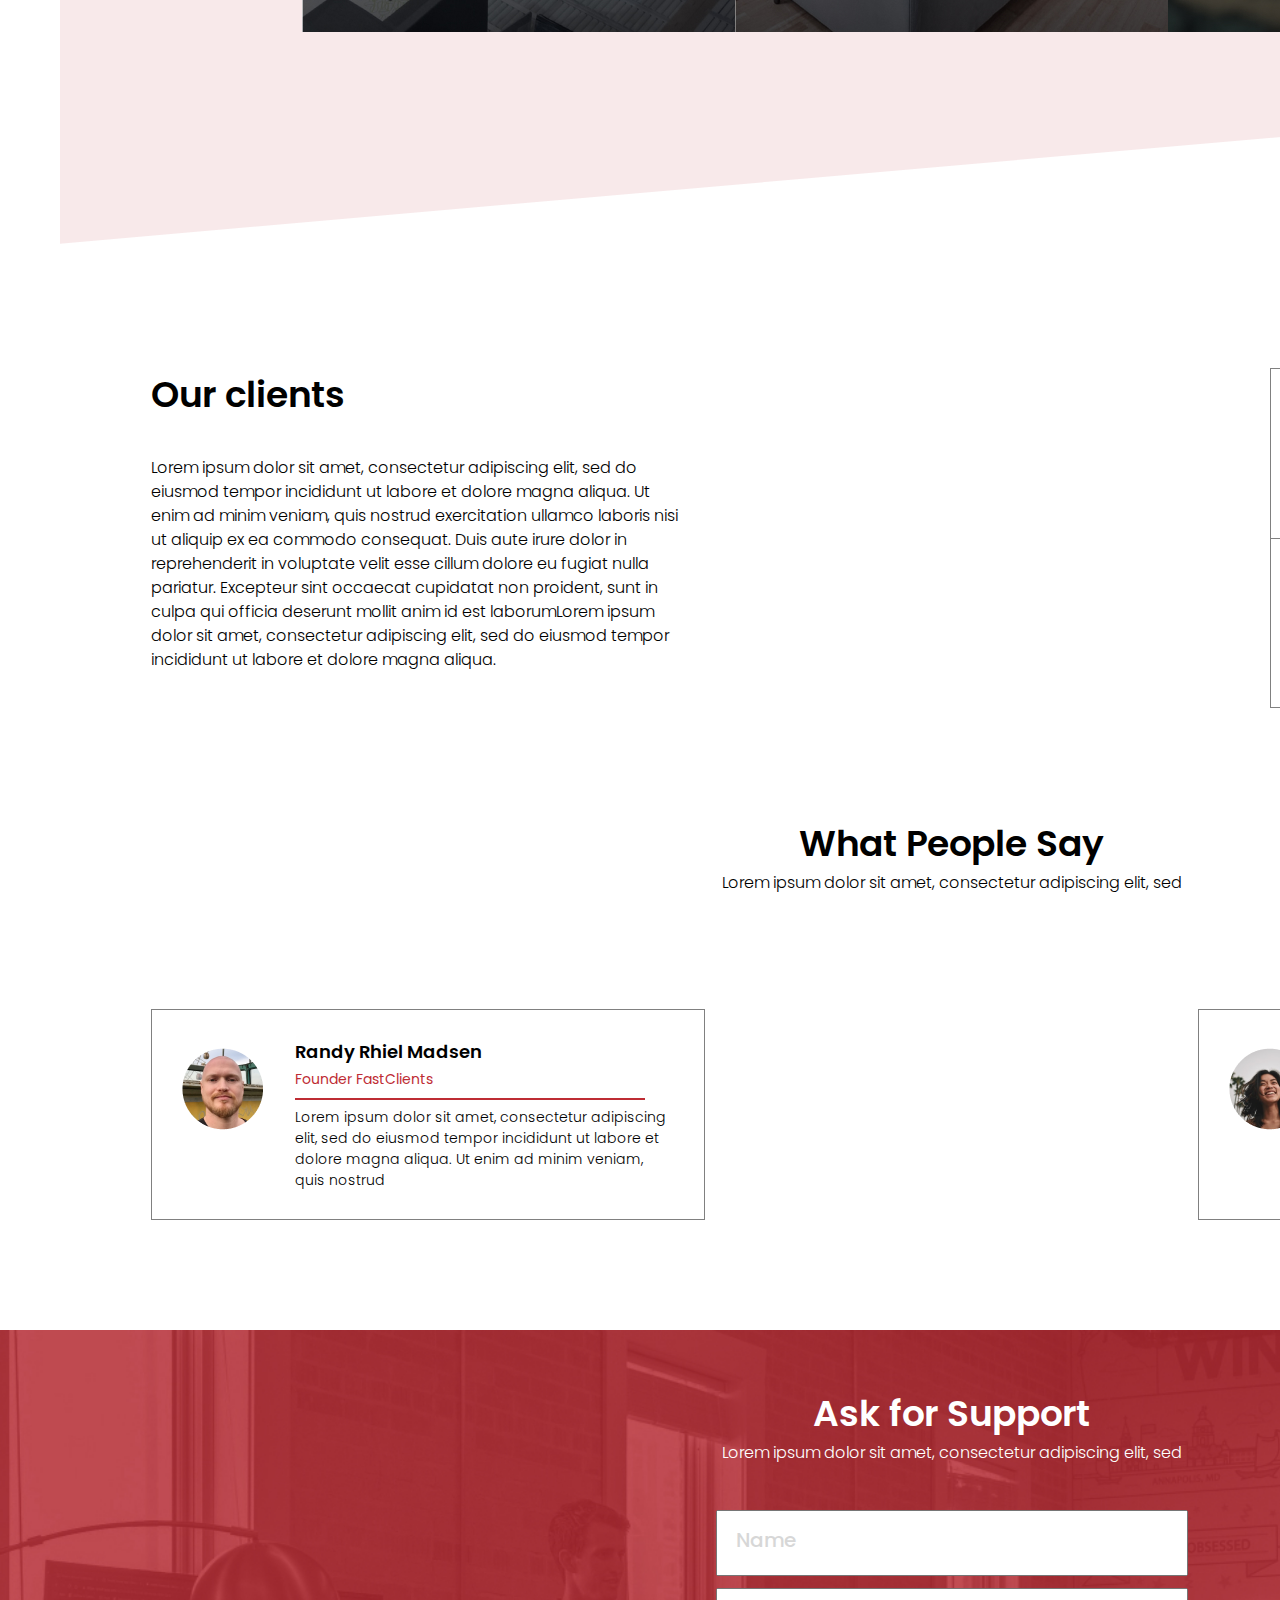
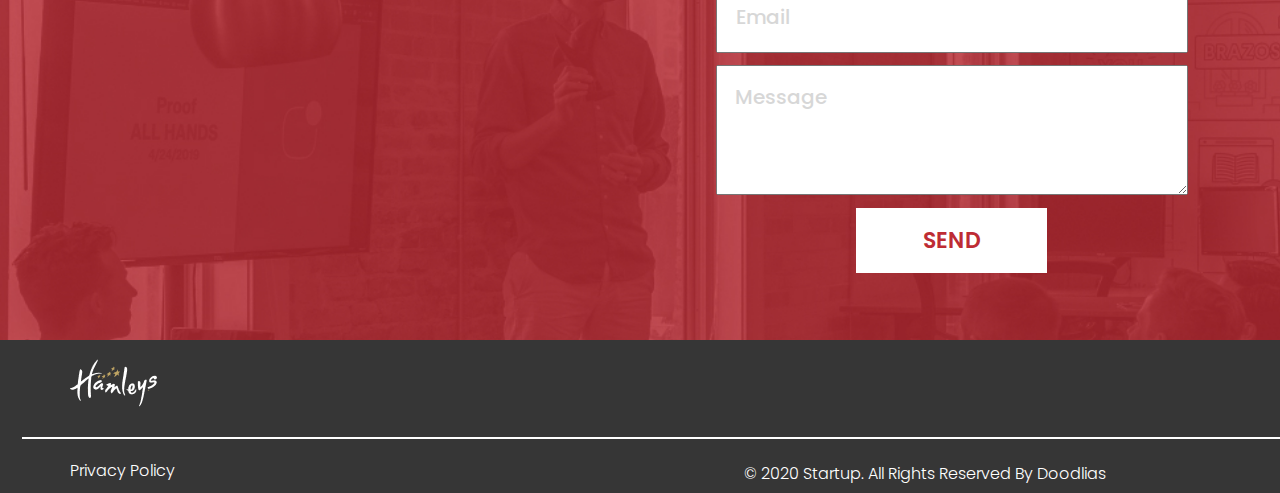
==== commit d176d38d: "4 after merging, before media" ====
--- a/index.html
+++ b/index.html
@@ -14,7 +14,7 @@
     <header class="header">
         <div class="header__menu">
             <div class="header__menu-logo">
-                <img src="/img/1st-page/logo.png" alt="logo">
+                <a href="#"><img src="img/home/logo/logo.png" alt="logo"></a>
             </div>
             <nav class="header__menu-block">
                 <ul class="header__menu-list">
@@ -73,16 +73,16 @@
             </div>
             <div class="our__pictures">
                 <div class="pic1">
-                    <img src="/img/1st-page/Black and White Collection 1.png" alt="">
+                    <img src="img/home/logo/collection1.png" alt="">
                 </div>
                 <div class="pic2">
-                    <img src="/img/1st-page/Black and White Collection 4.png" alt="">
+                    <img src="img/home/logo/collection2.png" alt="">
                 </div>
                 <div class="pic3">
-                    <img src="img/1st-page/Black and White Collection 5.png" alt="">
+                    <img src="img/home/logo/collection3.png" alt="">
                 </div>
                 <div class="pic4">
-                    <img src="img/1st-page/Black and White Collection 3.png" alt="">
+                    <img src="img/home/logo/collection4.png" alt="">
                 </div>
             </div>
         </section>
@@ -94,7 +94,7 @@
             <div class="wps__blocks">
                 <div class="wps__blocks-item">
                     <div class="wps__blocks-img">
-                        <img src="/img/1st-page/Ran.png" alt="man">
+                        <img src="img/home/Ran.png" alt="man">
                     </div>
                     <div class="wps__blocks-descr">
                         <h2 class="wps__blocks-descr_header">Randy Rhiel Madsen</h2>
@@ -105,7 +105,7 @@
                 </div>
                 <div class="wps__blocks-item">
                     <div class="wps__blocks-img">
-                        <img src="/img/1st-page/Des.png" alt="man">
+                        <img src="img/home/Des.png" alt="man">
                     </div>
                     <div class="wps__blocks-descr">
                         <h2 class="wps__blocks-descr_header">Desirae Herwitz</h2>
@@ -138,10 +138,10 @@
     <footer class="footer">
         <div class="footer__links">
             <div class="footer__links-item1">
-                <a href="#"><img src="/img/1st-page/logo_white.png" alt="logo_white"></a>
+                <a href="#"><img src="img/home/logo/logo_white.png" alt="logo_white"></a>
             </div>
             <div class="footer__links-item2">
-                <a href="#"><img src="/img/1st-page/logos_linkedin.png" alt="linked"></a>
+                <a href="#"><img src="img/home/logo/logos_linkedin.png" alt="linked"></a>
             </div>
         </div>
         <hr>
--- a/css/style.css
+++ b/css/style.css
@@ -20,6 +20,9 @@
       width: 87px;
       height: 47px;
       padding: 30px 0 0 70px; }
+    .header__menu-logo:hover {
+      transform: scale(1.1);
+      transition: .5s; }
     .header__menu-list {
       padding-left: 287px;
       list-style: none;
@@ -31,6 +34,9 @@
     .header__menu-link {
       padding-top: 39px;
       padding-right: 31px; }
+    .header__menu-link:hover {
+      transform: scale(1.1);
+      transition: .5s; }
     .header__menu-link:last-of-type {
       padding-right: 55px; }
     .header__menu-link > a {
@@ -58,7 +64,7 @@
     right: 0;
     width: 800px;
     height: 740px;
-    background-image: url(/img/1st-page/Rectangle5.jpg);
+    background-image: url("../img/home/main.jpg");
     z-index: -3; }
   .header__rectangle-4 {
     position: absolute;
@@ -110,6 +116,9 @@
       text-align: left;
       text-decoration: none;
       color: #FFFFFF; }
+  .header__btn:hover {
+    transform: scale(1.1);
+    transition: .5s; }
 
 .services {
   margin-top: 310px; }
@@ -145,7 +154,7 @@
     .services__row-item1 {
       height: 592px;
       width: 433px;
-      background: url(/img/1st-page/pic.jpg);
+      background: url("../img/home/robot.jpg");
       background-repeat: no-repeat; }
       .services__row-item1 h2 {
         margin-top: 414px;
@@ -183,10 +192,13 @@
         height: 3.12px;
         background: #BE2C34;
         border: none; }
+    .services__row-item1:hover {
+      transform: scale(1.02);
+      transition: .5s; }
     .services__row-item2 {
       height: 592px;
       width: 433px;
-      background: url(/img/1st-page/pc.jpg);
+      background: url("../img/home/sofa.jpg");
       background-repeat: no-repeat; }
       .services__row-item2 h2 {
         margin-top: 414px;
@@ -224,10 +236,13 @@
         height: 3.12px;
         background: #BE2C34;
         border: none; }
+    .services__row-item2:hover {
+      transform: scale(1.02);
+      transition: .5s; }
     .services__row-item3 {
       height: 592px;
       width: 433px;
-      background: url(/img/1st-page/man.jpg);
+      background: url("../img/home/kids.jpg");
       background-repeat: no-repeat; }
       .services__row-item3 h2 {
         margin-top: 414px;
@@ -265,6 +280,9 @@
         height: 3.12px;
         background: #BE2C34;
         border: none; }
+    .services__row-item3:hover {
+      transform: scale(1.02);
+      transition: .5s; }
 
 .our {
   margin-top: 336px;
@@ -390,7 +408,7 @@
 .afs {
   width: auto;
   height: 610px;
-  background: url(/img/1st-page/afs.jpg);
+  background: url("../img/home/afs.jpg");
   background-repeat: no-repeat;
   background-size: cover; }
   .afs__heading {
@@ -440,9 +458,506 @@
       text-align: center;
       color: #BE2C34;
       border: none; }
+    .afs__support-form_btn:hover {
+      transform: scale(1.1);
+      transition: .5s; }
+
+.main {
+  display: flex;
+  justify-content: center; }
+
+.chess {
+  margin-top: 118.24px;
+  margin-bottom: 118px;
+  text-align: center; }
+  .chess__item {
+    display: flex; }
+    .chess__item-img {
+      width: 650px;
+      height: 463px; }
+    .chess__item-descr {
+      width: 650px;
+      height: 463px;
+      padding-left: 98px; }
+      .chess__item-descr h2 {
+        margin-top: 57px;
+        margin-bottom: 17px;
+        font-style: normal;
+        font-weight: 600;
+        font-size: 30px;
+        line-height: 45px;
+        text-align: justify;
+        color: #000000; }
+      .chess__item-descr .hashtags {
+        width: 500px;
+        display: flex;
+        flex-direction: row;
+        flex-wrap: wrap; }
+        .chess__item-descr .hashtags .hashtag {
+          width: 132.07px;
+          height: 37px;
+          margin-right: 26.9px;
+          margin-bottom: 10px;
+          background: #EAEAEA; }
+          .chess__item-descr .hashtags .hashtag p {
+            margin: 4px 14.15px 6px 14.15px;
+            font-style: normal;
+            font-weight: 300;
+            font-size: 20px;
+            line-height: 150%;
+            text-align: justify;
+            color: #DB0D1E; }
+      .chess__item-descr .descr {
+        width: 450px;
+        height: 105px;
+        margin-top: 16px; }
+        .chess__item-descr .descr p {
+          font-style: normal;
+          font-weight: 300;
+          font-size: 16px;
+          line-height: 133%;
+          color: #000000; }
+      .chess__item-descr .btn {
+        width: 157.81px;
+        height: 49px;
+        margin-top: 41px;
+        padding-top: 13px;
+        background: #DB0D1E; }
+        .chess__item-descr .btn a {
+          text-decoration: none;
+          font-style: normal;
+          font-weight: 600;
+          font-size: 16px;
+          line-height: 24px;
+          color: #FFFFFF; }
+      .chess__item-descr .btn:hover {
+        transform: scale(1.1);
+        transition: .5s; }
+    .chess__item-descr2 {
+      width: 650px;
+      height: 463px;
+      padding-right: 98px;
+      padding-left: 108px; }
+      .chess__item-descr2 h2 {
+        margin-top: 57px;
+        margin-bottom: 17px;
+        font-style: normal;
+        font-weight: 600;
+        font-size: 30px;
+        line-height: 45px;
+        text-align: justify;
+        color: #000000; }
+      .chess__item-descr2 .hashtags {
+        width: 500px;
+        display: flex;
+        flex-direction: row;
+        flex-wrap: wrap; }
+        .chess__item-descr2 .hashtags .hashtag {
+          width: 132.07px;
+          height: 37px;
+          margin-right: 26.9px;
+          margin-bottom: 10px;
+          background: #EAEAEA; }
+          .chess__item-descr2 .hashtags .hashtag p {
+            margin: 4px 14.15px 6px 14.15px;
+            font-style: normal;
+            font-weight: 300;
+            font-size: 20px;
+            line-height: 150%;
+            text-align: justify;
+            color: #DB0D1E; }
+      .chess__item-descr2 .descr {
+        width: 450px;
+        height: 105px;
+        margin-top: 16px; }
+        .chess__item-descr2 .descr p {
+          font-style: normal;
+          font-weight: 300;
+          font-size: 16px;
+          line-height: 133%;
+          color: #000000; }
+      .chess__item-descr2 .btn {
+        width: 157.81px;
+        height: 49px;
+        margin-top: 41px;
+        padding-top: 13px;
+        background: #DB0D1E; }
+        .chess__item-descr2 .btn a {
+          text-decoration: none;
+          font-style: normal;
+          font-weight: 600;
+          font-size: 16px;
+          line-height: 24px;
+          color: #FFFFFF; }
+      .chess__item-descr2 .btn:hover {
+        transform: scale(1.1);
+        transition: .5s; }
+
+.main__row {
+  width: auto;
+  margin-top: 50px;
+  display: flex;
+  justify-content: center;
+  align-items: center;
+  padding-left: 72px;
+  padding-right: 70px; }
+  .main__row-item1 {
+    height: 592px;
+    width: 433px;
+    background: url("../img/crossflow/businessman.jpg");
+    background-repeat: no-repeat; }
+    .main__row-item1 h2 {
+      margin-top: 414px;
+      margin-left: 48px;
+      font-style: normal;
+      font-weight: bold;
+      font-size: 22px;
+      line-height: 33px;
+      color: #FFFFFF; }
+    .main__row-item1 p {
+      width: 337px;
+      height: 48px;
+      margin-top: 9px;
+      margin-left: 48px;
+      margin-bottom: 18px;
+      font-style: normal;
+      font-weight: 300;
+      font-size: 16px;
+      line-height: 24px;
+      color: #FFFFFF; }
+    .main__row-item1 a {
+      width: 166px;
+      height: 24px;
+      margin-left: 47px;
+      text-decoration: none;
+      font-style: normal;
+      font-weight: 600;
+      font-size: 16px;
+      line-height: 24px;
+      color: #FFFFFF; }
+    .main__row-item1 hr {
+      margin-top: 1.62px;
+      margin-left: 47.43px;
+      width: 137.4px;
+      height: 3.12px;
+      background: #BE2C34;
+      border: none; }
+  .main__row-item1:hover {
+    transform: scale(1.02);
+    transition: .5s; }
+  .main__row-item2 {
+    height: 592px;
+    width: 433px;
+    background: url("../img/crossflow/hands.jpg");
+    background-repeat: no-repeat; }
+    .main__row-item2 h2 {
+      margin-top: 414px;
+      margin-left: 48px;
+      font-style: normal;
+      font-weight: bold;
+      font-size: 22px;
+      line-height: 33px;
+      color: #FFFFFF; }
+    .main__row-item2 p {
+      width: 337px;
+      height: 48px;
+      margin-top: 9px;
+      margin-left: 48px;
+      margin-bottom: 18px;
+      font-style: normal;
+      font-weight: 300;
+      font-size: 16px;
+      line-height: 24px;
+      color: #FFFFFF; }
+    .main__row-item2 a {
+      width: 166px;
+      height: 24px;
+      margin-left: 47px;
+      text-decoration: none;
+      font-style: normal;
+      font-weight: 600;
+      font-size: 16px;
+      line-height: 24px;
+      color: #FFFFFF; }
+    .main__row-item2 hr {
+      margin-top: 1.62px;
+      margin-left: 47.43px;
+      width: 137.4px;
+      height: 3.12px;
+      background: #BE2C34;
+      border: none; }
+  .main__row-item2:hover {
+    transform: scale(1.02);
+    transition: .5s; }
+  .main__row-item3 {
+    height: 592px;
+    width: 433px;
+    background: url("../img/crossflow/laptop.jpg");
+    background-repeat: no-repeat; }
+    .main__row-item3 h2 {
+      margin-top: 414px;
+      margin-left: 48px;
+      font-style: normal;
+      font-weight: bold;
+      font-size: 22px;
+      line-height: 33px;
+      color: #FFFFFF; }
+    .main__row-item3 p {
+      width: 337px;
+      height: 48px;
+      margin-top: 9px;
+      margin-left: 48px;
+      margin-bottom: 18px;
+      font-style: normal;
+      font-weight: 300;
+      font-size: 16px;
+      line-height: 24px;
+      color: #FFFFFF; }
+    .main__row-item3 a {
+      width: 166px;
+      height: 24px;
+      margin-left: 47px;
+      text-decoration: none;
+      font-style: normal;
+      font-weight: 600;
+      font-size: 16px;
+      line-height: 24px;
+      color: #FFFFFF; }
+    .main__row-item3 hr {
+      margin-top: 1.62px;
+      margin-left: 47.43px;
+      width: 137.4px;
+      height: 3.12px;
+      background: #BE2C34;
+      border: none; }
+  .main__row-item3:hover {
+    transform: scale(1.02);
+    transition: .5s; }
+
+.secondary {
+  margin: 60.81px 77px 60.44px 79px; }
+  .secondary__header {
+    margin: 0 auto;
+    margin-bottom: 92px;
+    width: 573.88px;
+    height: 66px;
+    text-align: center; }
+    .secondary__header h2 {
+      font-style: normal;
+      font-weight: bold;
+      font-size: 22px;
+      line-height: 33px;
+      text-align: center;
+      color: #000000; }
+  .secondary__items {
+    display: flex;
+    justify-content: space-between; }
+  .secondary__item {
+    width: 360px; }
+    .secondary__item-img {
+      width: 62.21px;
+      height: 64.48px;
+      display: block;
+      margin: 0 auto;
+      margin-bottom: 15.75px; }
+    .secondary__item-header {
+      width: 359px;
+      height: 54.81px;
+      margin-bottom: 35.28px;
+      font-style: normal;
+      font-style: normal;
+      font-weight: bold;
+      font-size: 20px;
+      line-height: 30px;
+      text-align: center;
+      color: #000000; }
+    .secondary__item-descr {
+      width: 359px;
+      height: 149.11px;
+      font-style: normal;
+      font-weight: 300;
+      font-size: 16px;
+      line-height: 24px;
+      text-align: center;
+      color: #000000; }
+
+.benefits {
+  width: auto;
+  height: 610px;
+  padding-top: 43.39px;
+  padding-left: 280px;
+  background: url("../img/home/afs.jpg");
+  background-repeat: no-repeat;
+  background-size: cover; }
+  .benefits__heading {
+    text-align: left;
+    margin-bottom: 43.11px; }
+    .benefits__heading h2 {
+      font-style: normal;
+      font-weight: 600;
+      font-size: 36px;
+      line-height: 54px;
+      color: #FFFFFF; }
+    .benefits__heading p {
+      width: 1052.83px;
+      font-style: normal;
+      font-weight: 300;
+      font-size: 15px;
+      line-height: 22px;
+      color: #FFFFFF; }
+  .benefits__descr {
+    display: flex;
+    justify-content: start; }
+    .benefits__descr-text {
+      margin-left: 66.34px; }
+      .benefits__descr-text_header {
+        width: 737px;
+        height: 60px; }
+        .benefits__descr-text_header h2 {
+          font-style: normal;
+          font-weight: 600;
+          font-size: 20px;
+          line-height: 30px;
+          color: #FFFFFF; }
+    .benefits__descr-items {
+      width: 737px;
+      display: flex;
+      justify-content: space-between;
+      flex-direction: row;
+      flex-wrap: wrap; }
+    .benefits__descr-item {
+      margin-top: 42.19px;
+      display: flex; }
+      .benefits__descr-item .img1 {
+        width: 30px;
+        height: 49px; }
+      .benefits__descr-item .img2 {
+        width: 46px;
+        height: 46px; }
+      .benefits__descr-item .img3 {
+        width: 47px;
+        height: 43px; }
+      .benefits__descr-item .img4 {
+        width: 39px;
+        height: 49px; }
+      .benefits__descr-item .img5 {
+        width: 40px;
+        height: 36px; }
+      .benefits__descr-item p {
+        margin-left: 35px;
+        width: 230px;
+        font-style: normal;
+        font-weight: 300;
+        font-size: 14px;
+        line-height: 21px;
+        color: #FFFFFF; }
+      .benefits__descr-item .p3 {
+        width: 300px;
+        margin-left: 26px;
+        font-style: normal;
+        font-weight: 300;
+        font-size: 14px;
+        line-height: 21px;
+        color: #FFFFFF; }
+
+.block {
+  display: flex;
+  justify-content: space-around;
+  margin-bottom: 420px; }
+  .block__registration {
+    margin-left: 70px;
+    margin-top: 100px; }
+    .block__registration input {
+      width: 444px;
+      height: 72px;
+      margin-bottom: 55px;
+      border: 1px solid #BEA363; }
+    .block__registration #name {
+      position: relative; }
+    .block__registration #email {
+      position: relative; }
+    .block__registration #tel {
+      position: relative; }
+    .block__registration .first_label {
+      position: absolute;
+      left: 190px;
+      top: 500px;
+      font-style: normal;
+      font-weight: 300;
+      font-size: 15px;
+      line-height: 124%;
+      color: #000000; }
+    .block__registration .second_label {
+      position: absolute;
+      left: 190px;
+      top: 630px;
+      font-style: normal;
+      font-weight: 300;
+      font-size: 15px;
+      line-height: 124%;
+      color: #000000; }
+    .block__registration .third_label {
+      position: absolute;
+      left: 190px;
+      top: 750px;
+      font-style: normal;
+      font-weight: 300;
+      font-size: 15px;
+      line-height: 124%;
+      color: #000000; }
+  .block .registration-form_btn {
+    margin-top: -20px;
+    width: 191px;
+    height: 53px;
+    background: #BE2C34;
+    font-weight: 300;
+    font-size: 22px;
+    line-height: 33px;
+    color: #FFFFFF;
+    text-align: center;
+    box-shadow: none;
+    border: none; }
+    .block .registration-form_btn:hover {
+      transform: scale(1.1);
+      transition: .5s; }
+  .block .line {
+    margin-top: 50px;
+    width: 3px;
+    height: 500px;
+    background: #BEA363; }
+  .block__activation {
+    margin-right: 70px;
+    margin-top: 100px; }
+    .block__activation .activation-form_input input {
+      position: relative;
+      width: 444px;
+      height: 72px;
+      margin-bottom: 55px;
+      border: 1px solid #BEA363; }
+    .block__activation .activation-form_input .label {
+      position: absolute;
+      right: 720px;
+      top: 500px;
+      font-style: normal;
+      font-weight: 300;
+      font-size: 15px;
+      line-height: 124%;
+      color: #000000; }
+  .block .activation-descr {
+    margin-top: 36.33px;
+    margin-left: 20px;
+    width: 618px;
+    font-style: normal;
+    font-weight: 300;
+    font-size: 18px;
+    line-height: 29px;
+    color: #000000; }
+    .block .activation-descr ol {
+      margin-bottom: 20px; }
 
 .footer {
-  width: 1903px;
+  max-width: 1903px;
+  width: 100%;
   height: 153.84px;
   background: #363636; }
   .footer__links {
@@ -455,10 +970,9 @@
       margin-top: 38px;
       margin-right: 71.26px; }
   .footer hr {
+    margin: 0 auto;
     margin-top: 22.94px;
-    margin-left: 20.63px;
-    margin-right: 20.63px;
-    width: 1880px;
+    width: 1860px;
     border: 1px solid #FFFFFF; }
   .footer__descr {
     display: flex;
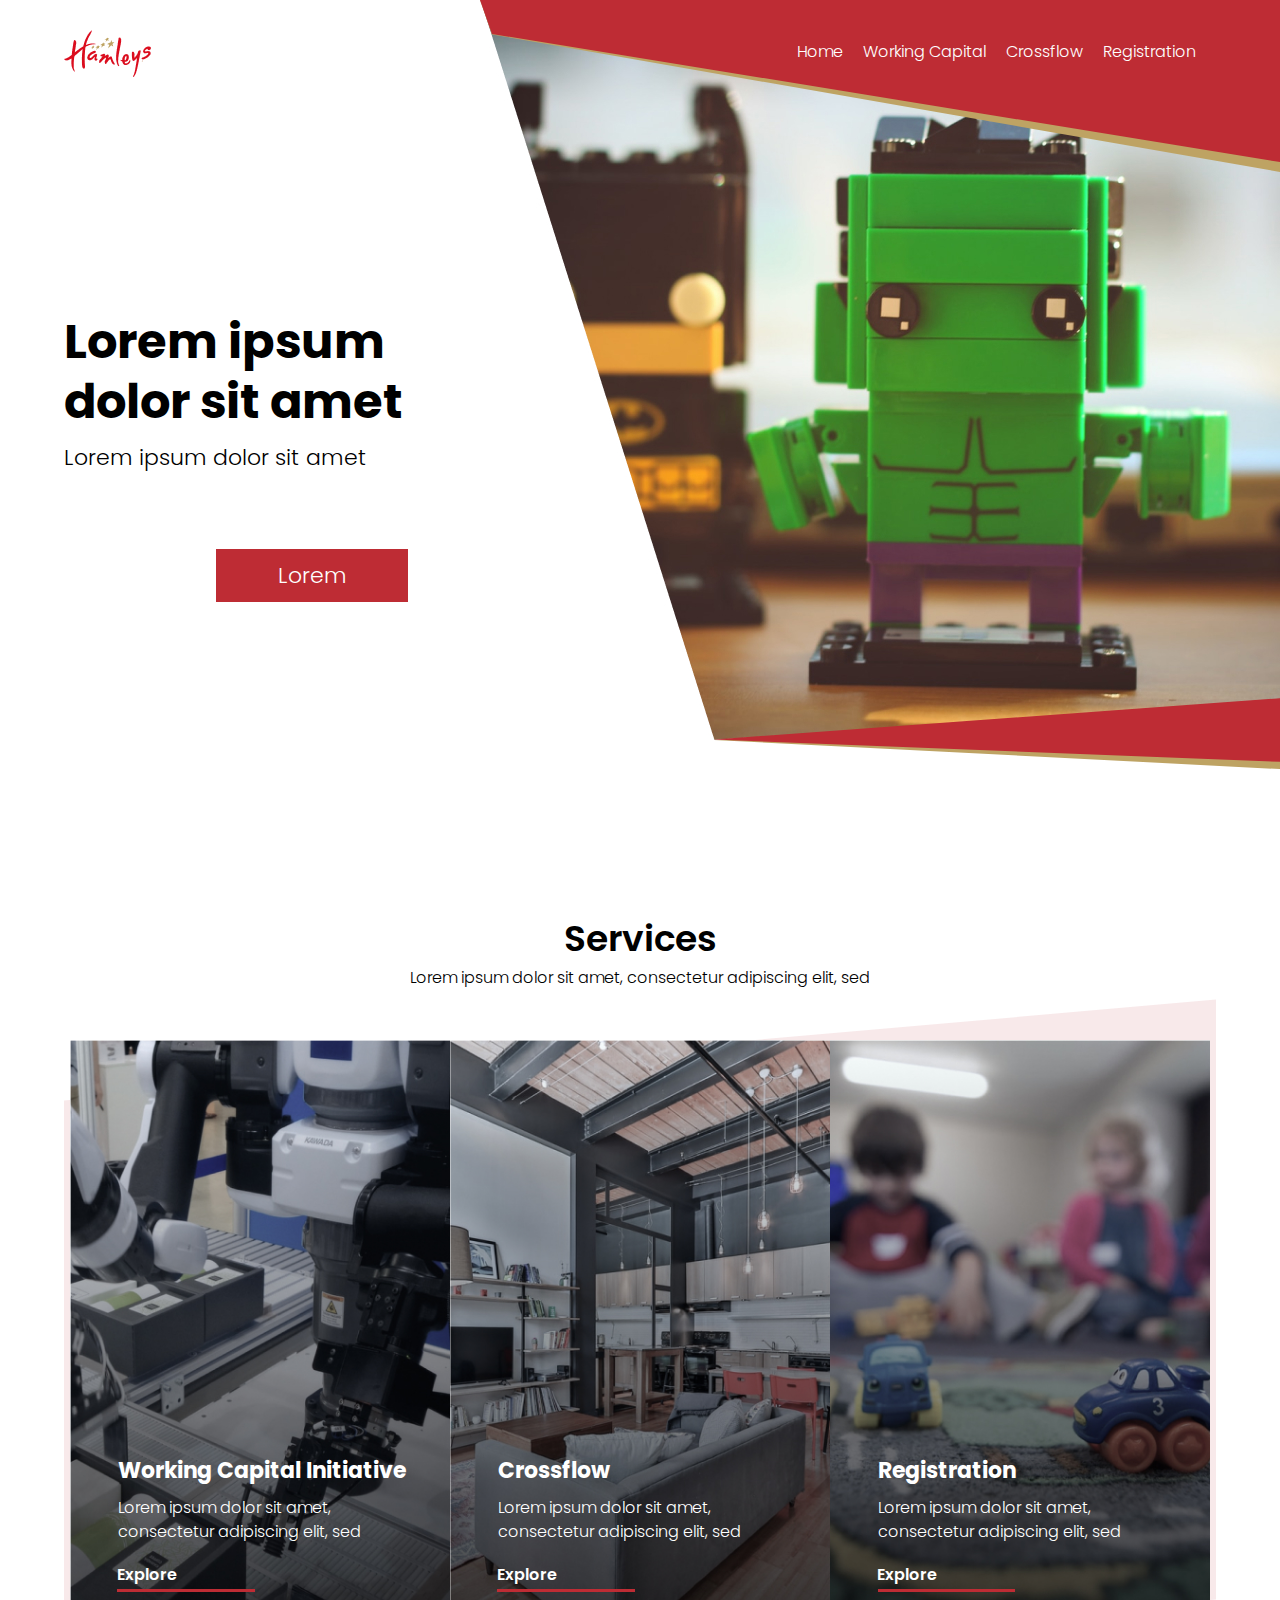
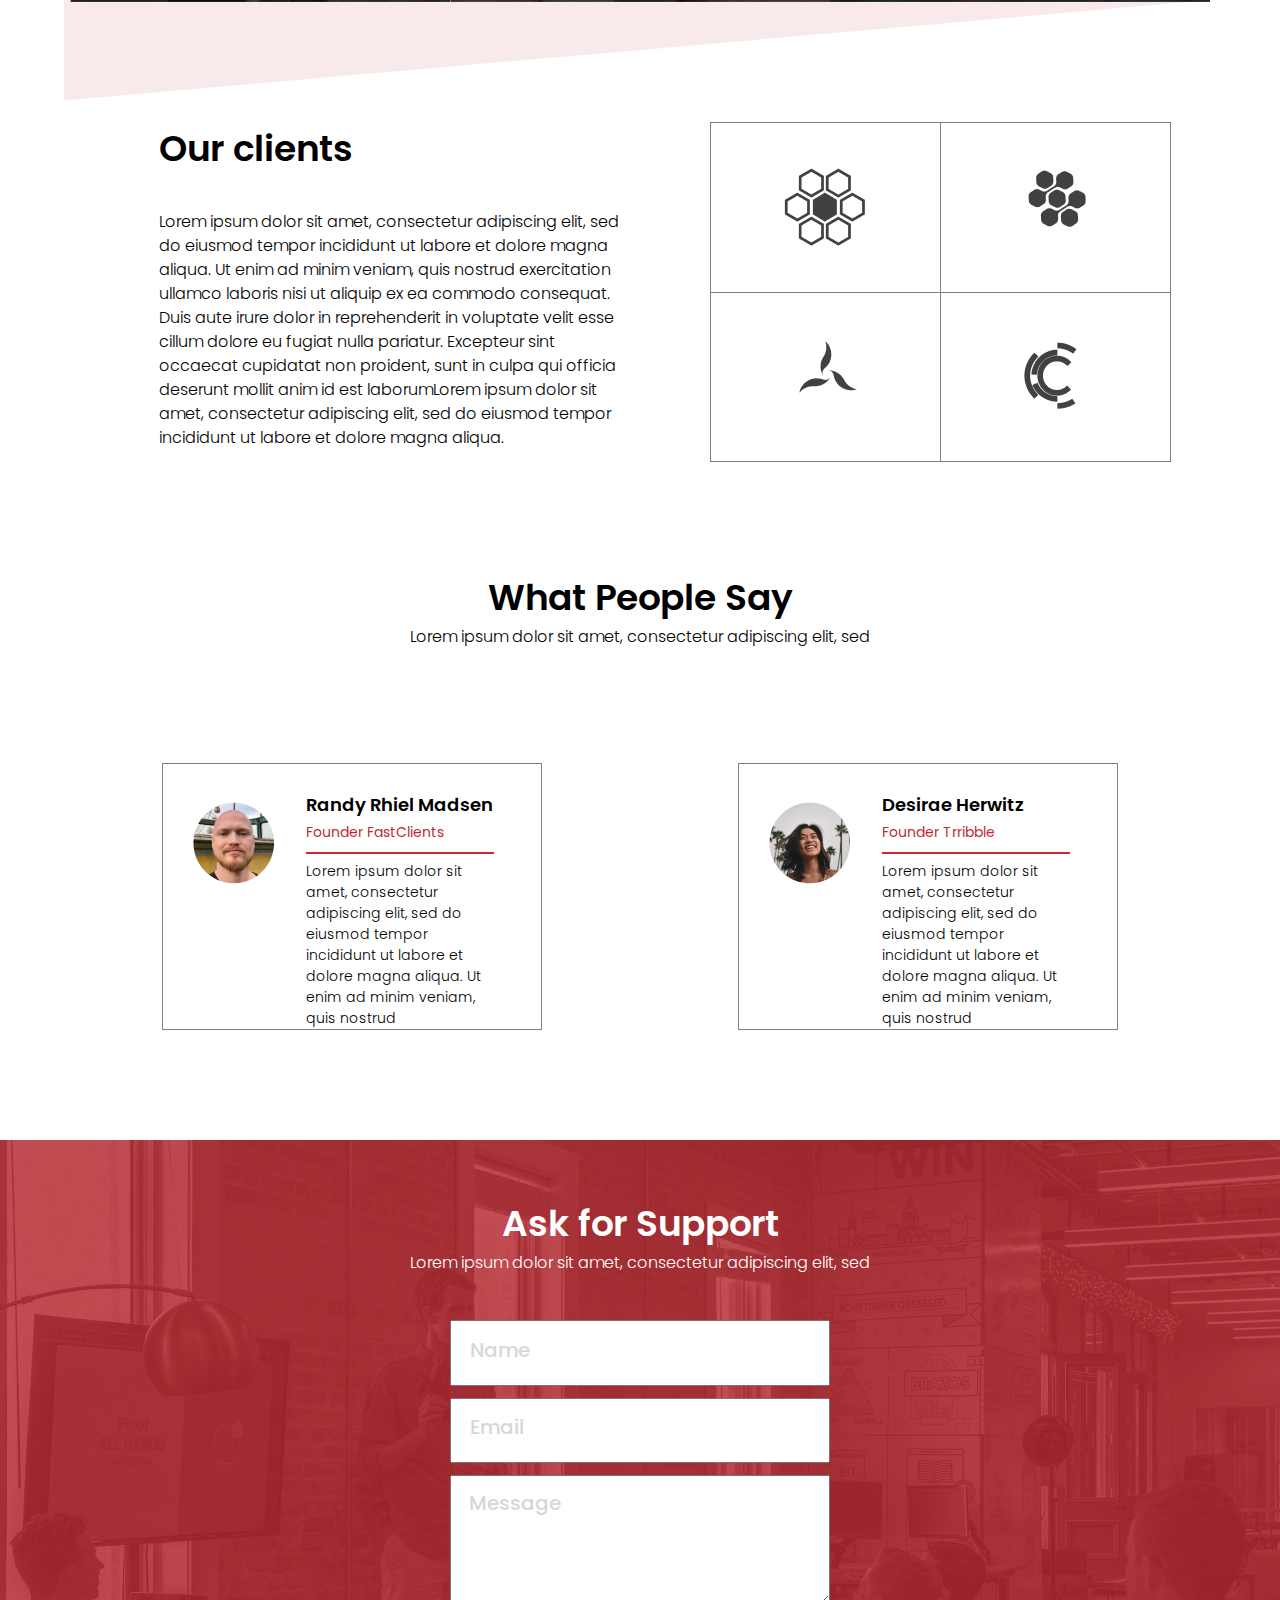
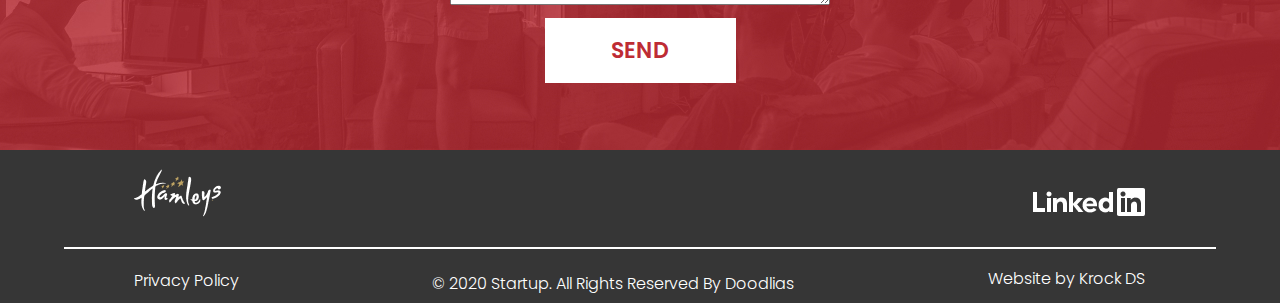
==== commit cace3afb: "With burger" ====
--- a/index.html
+++ b/index.html
@@ -4,7 +4,7 @@
     <meta charset="UTF-8">
     <meta http-equiv="X-UA-Compatible" content="IE=edge">
     <meta name="viewport" content="width=device-width, initial-scale=1.0">
-    <title>Document</title>
+    <title>Home</title>
     <link rel="preconnect" href="https://fonts.googleapis.com">
     <link rel="preconnect" href="https://fonts.gstatic.com" crossorigin>
     <link href="https://fonts.googleapis.com/css2?family=Poppins:wght@300;600;700&display=swap" rel="stylesheet">
@@ -12,150 +12,197 @@
 </head>
 <body>
     <header class="header">
-        <div class="header__menu">
-            <div class="header__menu-logo">
-                <a href="#"><img src="img/home/logo/logo.png" alt="logo"></a>
-            </div>
-            <nav class="header__menu-block">
-                <ul class="header__menu-list">
-                    <li class="header__menu-link"><a href="#home">Home</a></li>
-                    <li class="header__menu-link"><a href="/workingCapital.html">Working Capital</a></li>
-                    <li class="header__menu-link"><a href="#crossflow">Crossflow</a></li>
-                    <li class="header__menu-link"><a href="#registration">Registration</a></li>
+        <div class="container">
+            <div class="hamburger">
+                <span></span>
+                <span class="long"></span>
+                <span></span>
+            </div>
+            <div class="header__menu">
+                <div class="header__menu-logo">
+                    <a href="index.html"><img src="img/home/logo/logo.png" alt="logo"></a>
+                </div>
+                <nav class="header__menu-block">
+                    <ul class="header__menu-list">
+                        <li class="header__menu-link"><a href="index.html">Home</a></li>
+                        <li class="header__menu-link"><a href="workingCapital.html">Working Capital</a></li>
+                        <li class="header__menu-link"><a href="crossflow.html">Crossflow</a></li>
+                        <li class="header__menu-link"><a href="registration.html">Registration</a></li>
+                    </ul>
+                </nav>
+                <div class="header__rectangle-1"></div>
+                <div class="header__rectangle-2"></div>
+                <div class="header__rectangle-3"></div>
+                <div class="header__rectangle-4"></div>
+                <div class="header__rectangle-5"></div>
+            </div>
+            <div class="header__heading">
+                <h1>Lorem ipsum dolor sit amet</h1>
+                <p>Lorem ipsum dolor sit amet</p>
+            </div>
+            <div class="header__btn">
+                <a href="#" class="header__btn-link">Lorem</a>
+            </div>
+        </div>
+    </header>
+    <div class="menu">
+        <div class="menu__block">
+            <div class="menu__logo">
+                <a href="index.html"><img src="img/home/logo/logo_white.png" alt="logo"></a>
+            </div>
+            <div class="menu__close">
+                <svg width="29" height="30" viewBox="0 0 29 30" fill="none" xmlns="http://www.w3.org/2000/svg">
+                    <path d="M17.1568 14.5231L28.4489 3.23075C29.1837 2.49623 29.1837 1.30861 28.4489 0.574085C27.7144 -0.160437 26.5267 -0.160437 25.7922 0.574085L14.4998 11.8665L3.20781 0.574085C2.47295 -0.160437 1.28567 -0.160437 0.551149 0.574085C-0.183716 1.30861 -0.183716 2.49623 0.551149 3.23075L11.8432 14.5231L0.551149 25.8155C-0.183716 26.55 -0.183716 27.7376 0.551149 28.4721C0.917206 28.8385 1.39852 29.0226 1.87948 29.0226C2.36045 29.0226 2.84141 28.8385 3.20781 28.4721L14.4998 17.1798L25.7922 28.4721C26.1586 28.8385 26.6396 29.0226 27.1205 29.0226C27.6015 29.0226 28.0825 28.8385 28.4489 28.4721C29.1837 27.7376 29.1837 26.55 28.4489 25.8155L17.1568 14.5231Z" fill="white"/>
+                    </svg>
+            </div>
+            <nav>
+                <ul class="menu__list">
+                    <li class="menu__link"><a href="index.html">Home</a></li>
+                    <li class="menu__link"><a href="workingCapital.html">Working Capital</a></li>
+                    <li class="menu__link"><a href="crossflow.html">Crossflow</a></li>
+                    <li class="menu__link"><a href="registration.html">Registration</a></li>
                 </ul>
             </nav>
-            <div class="header__rectangle-1"></div>
-            <div class="header__rectangle-2"></div>
-            <div class="header__rectangle-3"></div>
-            <div class="header__rectangle-4"></div>
-            <div class="header__rectangle-5"></div>
+
+            <div class="menu__social">
+                <a href="#" class="sidepanel__link" target="_blank"><img src="img/home/logo/logos_linkedin.png" alt=""></a>
+            </div>
         </div>
-        <div class="header__heading">
-            <h1>Lorem ipsum dolor sit amet</h1>
-            <p>Lorem ipsum dolor sit amet</p>
-        </div>
-        <div class="header__btn">
-            <a href="#" class="header__btn-link">Lorem</a>
-        </div>
-    </header>
+        <div class="menu__overlay"></div>
+    </div>
     <main>
         <section class="services">
-            <div class="services__heading">
-                <h2>Services</h2>
-                <p>Lorem ipsum dolor sit amet, consectetur adipiscing elit, sed </p>
-            </div>
-            <div class="services__rectangle-6"></div>
-            <div class="services__row">
-                <div class="services__row-item1">
-                    <h2>Working Capital Initiative</h2>
+            <div class="container">
+                <div class="services__heading">
+                    <h2>Services</h2>
                     <p>Lorem ipsum dolor sit amet, consectetur adipiscing elit, sed </p>
-                    <a href="#workingCapital">Explore</a>
-                    <hr>
-                </div>
-                <div class="services__row-item2">
-                    <h2>Crossflow</h2>
+                </div>
+                
+                <div class="services__row">
+                    <div class="services__row-item1">
+                        <h2>Working Capital Initiative</h2>
+                        <p>Lorem ipsum dolor sit amet, consectetur adipiscing elit, sed </p>
+                        <a href="workingCapital.html">Explore</a>
+                        <hr>
+                    </div>
+                    <div class="services__row-item2">
+                        <h2>Crossflow</h2>
+                        <p>Lorem ipsum dolor sit amet, consectetur adipiscing elit, sed </p>
+                        <a href="crossflow.html">Explore</a>
+                        <hr>
+                    </div>
+                    <div class="services__row-item3">
+                        <h2>Registration</h2>
+                        <p>Lorem ipsum dolor sit amet, consectetur adipiscing elit, sed </p>
+                        <a href="registration.html">Explore</a>
+                        <hr>
+                    </div>
+                    <div class="services__rectangle-6"></div>
+                </div>
+            </div>
+        </section>
+        <section class="our">
+            <div class="container">
+                <div class="our__container">
+                    <div class="our__block">
+                        <h2>Our clients</h2>
+                        <p>Lorem ipsum dolor sit amet, consectetur adipiscing elit, sed do eiusmod tempor incididunt ut labore et dolore magna aliqua. Ut enim ad minim veniam, quis nostrud exercitation ullamco laboris nisi ut aliquip ex ea commodo consequat. Duis aute irure dolor in reprehenderit in voluptate velit esse cillum dolore eu fugiat nulla pariatur. Excepteur sint occaecat cupidatat non proident, sunt in culpa qui officia deserunt mollit anim id est laborumLorem ipsum dolor sit amet, consectetur adipiscing elit, sed do eiusmod tempor incididunt ut labore et dolore magna aliqua. </p>
+                    </div>
+                    <div class="our__pictures">
+                        <div class="pic1">
+                            <img src="img/home/logo/collection1.png" alt="">
+                        </div>
+                        <div class="pic2">
+                            <img src="img/home/logo/collection2.png" alt="">
+                        </div>
+                        <div class="pic3">
+                            <img src="img/home/logo/collection3.png" alt="">
+                        </div>
+                        <div class="pic4">
+                            <img src="img/home/logo/collection4.png" alt="">
+                        </div>
+                    </div>
+                </div>
+            </div>
+        </section>
+        <section class="wps">
+            <div class="container">
+                <div class="wps__heading">
+                    <h2>What People Say</h2>
                     <p>Lorem ipsum dolor sit amet, consectetur adipiscing elit, sed </p>
-                    <a href="#crossflow">Explore</a>
-                    <hr>
-                </div>
-                <div class="services__row-item3">
-                    <h2>Registration</h2>
-                    <p>Lorem ipsum dolor sit amet, consectetur adipiscing elit, sed </p>
-                    <a href="#registration">Explore</a>
-                    <hr>
-                </div>
-            </div>
-        </section>
-        <section class="our">
-            <div class="our__block">
-                <h2>Our clients</h2>
-                <p>Lorem ipsum dolor sit amet, consectetur adipiscing elit, sed do eiusmod tempor incididunt ut labore et dolore magna aliqua. Ut enim ad minim veniam, quis nostrud exercitation ullamco laboris nisi ut aliquip ex ea commodo consequat. Duis aute irure dolor in reprehenderit in voluptate velit esse cillum dolore eu fugiat nulla pariatur. Excepteur sint occaecat cupidatat non proident, sunt in culpa qui officia deserunt mollit anim id est laborumLorem ipsum dolor sit amet, consectetur adipiscing elit, sed do eiusmod tempor incididunt ut labore et dolore magna aliqua. </p>
-            </div>
-            <div class="our__pictures">
-                <div class="pic1">
-                    <img src="img/home/logo/collection1.png" alt="">
-                </div>
-                <div class="pic2">
-                    <img src="img/home/logo/collection2.png" alt="">
-                </div>
-                <div class="pic3">
-                    <img src="img/home/logo/collection3.png" alt="">
-                </div>
-                <div class="pic4">
-                    <img src="img/home/logo/collection4.png" alt="">
-                </div>
-            </div>
-        </section>
-        <section class="wps">
-            <div class="wps__heading">
-                <h2>What People Say</h2>
-                <p>Lorem ipsum dolor sit amet, consectetur adipiscing elit, sed </p>
-            </div>
-            <div class="wps__blocks">
-                <div class="wps__blocks-item">
-                    <div class="wps__blocks-img">
-                        <img src="img/home/Ran.png" alt="man">
-                    </div>
-                    <div class="wps__blocks-descr">
-                        <h2 class="wps__blocks-descr_header">Randy Rhiel Madsen</h2>
-                        <p class="wps__blocks-descr_h2">Founder FastClients</p>
-                        <hr>
-                        <p class="wps__blocks-descr_p">Lorem ipsum dolor sit amet, consectetur adipiscing elit, sed do eiusmod tempor incididunt ut labore et dolore magna aliqua. Ut enim ad minim veniam, quis nostrud </p>
-                    </div>
-                </div>
-                <div class="wps__blocks-item">
-                    <div class="wps__blocks-img">
-                        <img src="img/home/Des.png" alt="man">
-                    </div>
-                    <div class="wps__blocks-descr">
-                        <h2 class="wps__blocks-descr_header">Desirae Herwitz</h2>
-                        <p class="wps__blocks-descr_h2">Founder Trribble</p>
-                        <hr>
-                        <p class="wps__blocks-descr_p">Lorem ipsum dolor sit amet, consectetur adipiscing elit, sed do eiusmod tempor incididunt ut labore et dolore magna aliqua. Ut enim ad minim veniam, quis nostrud </p>
+                </div>
+                <div class="wps__blocks">
+                    <div class="wps__blocks-item">
+                        <div class="wps__blocks-img">
+                            <img src="img/home/Ran.png" alt="man">
+                        </div>
+                        <div class="wps__blocks-descr">
+                            <h2 class="wps__blocks-descr_header">Randy Rhiel Madsen</h2>
+                            <p class="wps__blocks-descr_h2">Founder FastClients</p>
+                            <hr>
+                            <p class="wps__blocks-descr_p">Lorem ipsum dolor sit amet, consectetur adipiscing elit, sed do eiusmod tempor incididunt ut labore et dolore magna aliqua. Ut enim ad minim veniam, quis nostrud </p>
+                        </div>
+                    </div>
+                    <div class="wps__blocks-item">
+                        <div class="wps__blocks-img">
+                            <img src="img/home/Des.png" alt="man">
+                        </div>
+                        <div class="wps__blocks-descr">
+                            <h2 class="wps__blocks-descr_header">Desirae Herwitz</h2>
+                            <p class="wps__blocks-descr_h2">Founder Trribble</p>
+                            <hr>
+                            <p class="wps__blocks-descr_p">Lorem ipsum dolor sit amet, consectetur adipiscing elit, sed do eiusmod tempor incididunt ut labore et dolore magna aliqua. Ut enim ad minim veniam, quis nostrud </p>
+                        </div>
                     </div>
                 </div>
             </div>
         </section>
         <section class="afs">
-            <div class="afs__heading">
-                <h2>Ask for Support</h2>
-                <p>Lorem ipsum dolor sit amet, consectetur adipiscing elit, sed  </p>
-            </div>
-            <form action="#" class="afs__support-form">
-                <div class="afs__support-form_input">
-                    <input required name="name" id="name" type="text" placeholder="Name">
-                </div>
-                <div class="afs__support-form_input">
-                    <input required name="email" id="email" type="email" placeholder="Email">
-                </div>
-                <div class="afs__support-form_textarea">
-                    <textarea name="text" id="text" placeholder="Message"></textarea>
-                </div>
-                <button class="afs__support-form_btn">SEND</button>
-            </form>
+            <div class="container">
+                <div class="afs__heading">
+                    <h2>Ask for Support</h2>
+                    <p>Lorem ipsum dolor sit amet, consectetur adipiscing elit, sed  </p>
+                </div>
+                <form action="#" class="afs__support-form">
+                    <div class="afs__support-form_input">
+                        <input required name="name" id="name" type="text" placeholder="Name">
+                    </div>
+                    <div class="afs__support-form_input">
+                        <input required name="email" id="email" type="email" placeholder="Email">
+                    </div>
+                    <div class="afs__support-form_textarea">
+                        <textarea name="text" id="text" placeholder="Message"></textarea>
+                    </div>
+                    <button class="afs__support-form_btn">SEND</button>
+                </form>
+            </div>
         </section>
     </main>
     <footer class="footer">
-        <div class="footer__links">
-            <div class="footer__links-item1">
-                <a href="#"><img src="img/home/logo/logo_white.png" alt="logo_white"></a>
-            </div>
-            <div class="footer__links-item2">
-                <a href="#"><img src="img/home/logo/logos_linkedin.png" alt="linked"></a>
-            </div>
-        </div>
-        <hr>
-        <div class="footer__descr">
-            <div class="footer__descr-policy">
-                <a href="#">Privacy Policy</a>
-            </div>
-            <div class="footer__descr-rights">
-                <a href="#">&#169; 2020 Startup. All Rights Reserved By Doodlias</a>
-            </div>
-            <div class="footer__descr-design">
-                <a href="#">Website by Krock DS</a>
+        <div class="container">
+            <div class="footer__links">
+                <div class="footer__links-item1">
+                    <a href="#" target="_blank"><img src="img/home/logo/logo_white.png" alt="logo_white"></a>
+                </div>
+                <div class="footer__links-item2">
+                    <a href="#" target="_blank"><img src="img/home/logo/logos_linkedin.png" alt="linked"></a>
+                </div>
+            </div>
+            <hr>
+            <div class="footer__descr">
+                <div class="footer__descr-policy">
+                    <a href="#" target="_blank">Privacy Policy</a>
+                </div>
+                <div class="footer__descr-rights">
+                    <a href="#" target="_blank">&#169; 2020 Startup. All Rights Reserved By Doodlias</a>
+                </div>
+                <div class="footer__descr-design">
+                    <a href="#" target="_blank">Website by Krock DS</a>
+                </div>
             </div>
         </div>
     </footer>
+
+    <script src="js/script.js"></script>
 </body>
 </html>--- a/css/style.css
+++ b/css/style.css
@@ -4,9 +4,11 @@
   padding: 0;
   font-family: 'Poppins', sans-serif; }
 
-body {
-  width: 1903px;
-  height: auto;
+html {
+  scroll-behavior: smooth; }
+
+.container {
+  max-width: 90%;
   margin: 0 auto; }
 
 .header {
@@ -19,26 +21,24 @@
     .header__menu-logo {
       width: 87px;
       height: 47px;
-      padding: 30px 0 0 70px; }
+      padding: 30px 0 0 0; }
+    .header__menu-block {
+      display: block; }
     .header__menu-logo:hover {
       transform: scale(1.1);
       transition: .5s; }
     .header__menu-list {
-      padding-left: 287px;
       list-style: none;
       font-size: 16px;
       font-weight: 300;
       display: flex;
-      justify-content: end;
-      background-size: 800.4px 162.88px; }
+      justify-content: end; }
     .header__menu-link {
       padding-top: 39px;
-      padding-right: 31px; }
+      padding-right: 20px; }
     .header__menu-link:hover {
       transform: scale(1.1);
       transition: .5s; }
-    .header__menu-link:last-of-type {
-      padding-right: 55px; }
     .header__menu-link > a {
       text-decoration: none;
       color: #FFFFFF; }
@@ -46,7 +46,8 @@
     position: absolute;
     top: 0;
     right: 0;
-    width: 800px;
+    max-width: 800px;
+    width: 65%;
     border-top: 162px solid #BE2C34;
     clip-path: polygon(0 0, 100% 0%, 100% 100%, 100% 100%, 1.5% 21%);
     z-index: -1; }
@@ -54,7 +55,8 @@
     position: absolute;
     top: 0;
     right: 0;
-    width: 800px;
+    max-width: 800px;
+    width: 65%;
     border-top: 172px solid #BEA363;
     clip-path: polygon(0 0, 100% 0%, 100% 100%, 100% 100%, 1.5% 20%);
     z-index: -2; }
@@ -62,7 +64,8 @@
     position: absolute;
     top: 0px;
     right: 0;
-    width: 800px;
+    max-width: 800px;
+    width: 65%;
     height: 740px;
     background-image: url("../img/home/main.jpg");
     z-index: -3; }
@@ -83,15 +86,16 @@
     clip-path: polygon(0 56%, 100% 35%, 100% 100%, 100% 72%, 0 56%);
     z-index: -5; }
   .header__heading {
-    margin-left: 151px;
     margin-top: 248px; }
     .header__heading h1 {
-      width: 511px;
+      max-width: 511px;
+      width: 33%;
       height: 120px;
       font-weight: 700;
       font-size: 48px;
       line-height: 60px; }
     .header__heading p {
+      width: 33%;
       margin-top: 9px;
       height: 33px;
       font-size: 22px;
@@ -120,6 +124,95 @@
     transform: scale(1.1);
     transition: .5s; }
 
+.hamburger {
+  visibility: hidden;
+  position: absolute;
+  top: 20px;
+  right: 30px;
+  height: 22px;
+  display: flex;
+  flex-direction: column;
+  justify-content: space-between;
+  align-items: flex-end;
+  cursor: pointer; }
+  .hamburger span {
+    display: block;
+    width: 30px;
+    height: 3px;
+    background: #ffffff; }
+    .hamburger span:hover {
+      background: #ffffff; }
+  .hamburger span.long {
+    width: 36px; }
+
+.menu {
+  position: fixed;
+  top: 0;
+  left: -100%;
+  width: 100%;
+  height: 100vh;
+  z-index: 10;
+  visibility: hidden;
+  opacity: 0;
+  transition: all 0.6s; }
+  .menu.active {
+    left: 0;
+    visibility: visible;
+    opacity: 1; }
+  .menu__block {
+    position: relative;
+    width: 345px;
+    height: 100%;
+    background: #BE2C34;
+    padding-top: 140px;
+    transition: all 0.6s;
+    z-index: 10; }
+  .menu__close {
+    position: absolute;
+    top: 25px;
+    right: 25px;
+    cursor: pointer; }
+    .menu__close:hover svg path {
+      fill: black; }
+  .menu__logo {
+    position: absolute;
+    top: 25px;
+    left: 25px;
+    cursor: pointer; }
+  .menu__list {
+    list-style-type: none; }
+  .menu__link {
+    position: relative;
+    font-style: normal;
+    font-weight: bold;
+    font-size: 27px;
+    line-height: 124%;
+    text-align: center;
+    color: #FFFFFF;
+    margin-bottom: 30px; }
+    .menu__link a {
+      color: #FFFFFF;
+      text-decoration: none; }
+  .menu__social {
+    position: absolute;
+    bottom: 50px;
+    left: 50%;
+    transform: translateX(-50%);
+    width: 90px;
+    display: flex;
+    justify-content: space-between;
+    align-items: center; }
+    .menu__social a:hover svg path {
+      fill: #ffffff; }
+  .menu__overlay {
+    position: fixed;
+    top: 0;
+    left: 0;
+    width: 100%;
+    height: 100%;
+    background-color: #fff;
+    opacity: 0.75; }
+
 .services {
   margin-top: 310px; }
   .services__heading {
@@ -136,27 +229,23 @@
       font-size: 16px;
       line-height: 24px;
       color: #000000; }
-  .services__rectangle-6 {
-    position: absolute;
-    top: 1040px;
-    left: 60px;
-    width: 1800px;
-    height: 725px;
-    background: rgba(190, 44, 52, 0.1);
-    transform: skew(0, -5deg);
-    z-index: -1; }
   .services__row {
-    width: auto;
+    position: relative;
+    width: 100%;
     margin-top: 50px;
     display: flex;
     justify-content: center;
     align-items: center; }
     .services__row-item1 {
-      height: 592px;
-      width: 433px;
+      padding-bottom: 10px;
+      height: auto;
+      max-width: 433px;
+      width: 33%;
       background: url("../img/home/robot.jpg");
-      background-repeat: no-repeat; }
+      background-repeat: no-repeat;
+      background-size: cover; }
       .services__row-item1 h2 {
+        width: 80%;
         margin-top: 414px;
         margin-left: 48px;
         font-style: normal;
@@ -165,8 +254,8 @@
         line-height: 33px;
         color: #FFFFFF; }
       .services__row-item1 p {
-        width: 337px;
-        height: 48px;
+        max-width: 337px;
+        width: 80%;
         margin-top: 9px;
         margin-left: 48px;
         margin-bottom: 18px;
@@ -177,7 +266,6 @@
         color: #FFFFFF; }
       .services__row-item1 a {
         width: 166px;
-        height: 24px;
         margin-left: 47px;
         text-decoration: none;
         font-style: normal;
@@ -196,11 +284,15 @@
       transform: scale(1.02);
       transition: .5s; }
     .services__row-item2 {
-      height: 592px;
-      width: 433px;
+      padding-bottom: 10px;
+      height: auto;
+      max-width: 433px;
+      width: 33%;
       background: url("../img/home/sofa.jpg");
-      background-repeat: no-repeat; }
+      background-repeat: no-repeat;
+      background-size: cover; }
       .services__row-item2 h2 {
+        width: 80%;
         margin-top: 414px;
         margin-left: 48px;
         font-style: normal;
@@ -209,8 +301,8 @@
         line-height: 33px;
         color: #FFFFFF; }
       .services__row-item2 p {
-        width: 337px;
-        height: 48px;
+        max-width: 337px;
+        width: 80%;
         margin-top: 9px;
         margin-left: 48px;
         margin-bottom: 18px;
@@ -221,7 +313,6 @@
         color: #FFFFFF; }
       .services__row-item2 a {
         width: 166px;
-        height: 24px;
         margin-left: 47px;
         text-decoration: none;
         font-style: normal;
@@ -240,11 +331,15 @@
       transform: scale(1.02);
       transition: .5s; }
     .services__row-item3 {
-      height: 592px;
-      width: 433px;
+      padding-bottom: 10px;
+      height: auto;
+      max-width: 433px;
+      width: 33%;
       background: url("../img/home/kids.jpg");
-      background-repeat: no-repeat; }
+      background-repeat: no-repeat;
+      background-size: cover; }
       .services__row-item3 h2 {
+        width: 80%;
         margin-top: 414px;
         margin-left: 48px;
         font-style: normal;
@@ -253,8 +348,8 @@
         line-height: 33px;
         color: #FFFFFF; }
       .services__row-item3 p {
-        width: 337px;
-        height: 48px;
+        max-width: 337px;
+        width: 80%;
         margin-top: 9px;
         margin-left: 48px;
         margin-bottom: 18px;
@@ -265,7 +360,6 @@
         color: #FFFFFF; }
       .services__row-item3 a {
         width: 166px;
-        height: 24px;
         margin-left: 47px;
         text-decoration: none;
         font-style: normal;
@@ -283,65 +377,79 @@
     .services__row-item3:hover {
       transform: scale(1.02);
       transition: .5s; }
+  .services__rectangle-6 {
+    position: absolute;
+    top: 10px;
+    width: 100%;
+    height: 600px;
+    background: rgba(190, 44, 52, 0.1);
+    transform: skew(0, -5deg);
+    z-index: -1; }
 
 .our {
-  margin-top: 336px;
-  margin-left: 151px;
-  display: flex;
-  justify-content: space-between; }
-  .our__block {
-    width: 533px; }
-    .our__block h2 {
-      font-style: normal;
-      font-weight: 600;
-      font-size: 36px;
-      line-height: 54px; }
-    .our__block p {
-      margin-top: 34px;
-      font-style: normal;
-      font-weight: 300;
-      font-size: 16px;
-      line-height: 24px;
-      color: #000000; }
-  .our__pictures {
-    width: 500px;
-    margin-right: 145px;
+  margin-top: 120px;
+  width: 100%; }
+  .our__container {
     display: flex;
-    justify-content: center;
-    flex-direction: row;
-    flex-wrap: wrap; }
-    .our__pictures .pic1 {
+    justify-content: space-around; }
+    .our__container .our__block {
+      width: 40%;
+      margin-left: 50px; }
+      .our__container .our__block h2 {
+        font-style: normal;
+        font-weight: 600;
+        font-size: 36px;
+        line-height: 54px; }
+      .our__container .our__block p {
+        margin-top: 34px;
+        font-style: normal;
+        font-weight: 300;
+        font-size: 16px;
+        line-height: 24px;
+        color: #000000; }
+    .our__container .our__pictures {
+      width: 40%;
+      height: 50%;
       display: flex;
       justify-content: center;
-      align-items: center;
-      width: 238px;
-      height: 170px;
-      border: 1px solid grey;
-      border-bottom-style: none;
-      border-right-style: none; }
-    .our__pictures .pic2 {
-      display: flex;
-      justify-content: center;
-      align-items: center;
-      width: 238px;
-      height: 170px;
-      border: 1px solid grey;
-      border-bottom-style: none; }
-    .our__pictures .pic3 {
-      display: flex;
-      justify-content: center;
-      align-items: center;
-      width: 238px;
-      height: 170px;
-      border: 1px solid grey;
-      border-right-style: none; }
-    .our__pictures .pic4 {
-      display: flex;
-      justify-content: center;
-      align-items: center;
-      width: 238px;
-      height: 170px;
-      border: 1px solid grey; }
+      flex-direction: row;
+      flex-wrap: wrap; }
+      .our__container .our__pictures .pic1 {
+        display: flex;
+        justify-content: center;
+        align-items: center;
+        max-width: 300px;
+        width: 50%;
+        height: 170px;
+        border: 1px solid grey;
+        border-bottom-style: none;
+        border-right-style: none; }
+      .our__container .our__pictures .pic2 {
+        display: flex;
+        justify-content: center;
+        align-items: center;
+        max-width: 300px;
+        width: 50%;
+        height: 170px;
+        border: 1px solid grey;
+        border-bottom-style: none; }
+      .our__container .our__pictures .pic3 {
+        display: flex;
+        justify-content: center;
+        align-items: center;
+        max-width: 300px;
+        width: 50%;
+        height: 170px;
+        border: 1px solid grey;
+        border-right-style: none; }
+      .our__container .our__pictures .pic4 {
+        display: flex;
+        justify-content: center;
+        align-items: center;
+        max-width: 300px;
+        width: 50%;
+        height: 170px;
+        border: 1px solid grey; }
 
 .wps {
   margin-top: 109px; }
@@ -361,21 +469,21 @@
       color: #000000; }
   .wps__blocks {
     margin-top: 114px;
-    margin-left: 151px;
-    margin-right: 151px;
     margin-bottom: 109.63px;
     display: flex;
-    justify-content: space-between; }
+    justify-content: space-around; }
     .wps__blocks-item {
-      width: 554px;
-      height: 211px;
+      max-width: 554px;
+      width: 33%;
+      height: auto;
       border: 1px solid grey;
       display: flex;
       justify-content: start; }
     .wps__blocks-img {
       margin-top: 38px;
       margin-left: 30px;
-      margin-right: 31px; }
+      margin-right: 31px;
+      width: auto; }
     .wps__blocks-descr_header {
       margin-top: 27.58px;
       font-style: normal;
@@ -392,12 +500,12 @@
       color: #BE2C34; }
     .wps__blocks hr {
       margin-top: 8.78px;
-      width: 350px;
+      width: 80%;
       border: 1px solid #BE2C34; }
     .wps__blocks-descr_p {
       margin-top: 6.92px;
-      width: 375.4px;
-      height: 84px;
+      width: 80%;
+      height: auto;
       font-family: Poppins;
       font-style: normal;
       font-weight: 300;
@@ -430,7 +538,8 @@
     margin-top: 45.67px;
     text-align: center; }
     .afs__support-form input {
-      width: 472px;
+      max-width: 472px;
+      width: 33%;
       height: 65.25px;
       margin-bottom: 12px;
       padding-left: 18.5px; }
@@ -438,12 +547,12 @@
       font-style: normal;
       font-weight: 500;
       font-size: 20px;
-      line-height: 30px;
       color: #D7D7D7; }
     .afs__support-form textarea {
-      width: 472px;
+      max-width: 472px;
+      width: 33%;
       height: 130px;
-      padding-top: 16px;
+      padding-top: 12px;
       padding-left: 18.5px;
       margin-bottom: 6px; }
     .afs__support-form_btn {
@@ -462,7 +571,7 @@
       transform: scale(1.1);
       transition: .5s; }
 
-.main {
+.main__wc {
   display: flex;
   justify-content: center; }
 
@@ -470,18 +579,40 @@
   margin-top: 118.24px;
   margin-bottom: 118px;
   text-align: center; }
+  .chess__heading_wc {
+    text-align: left;
+    margin-top: 250px;
+    width: 100%; }
+    .chess__heading_wc h1 {
+      max-width: 511px;
+      width: 100%;
+      height: 120px;
+      font-weight: 700;
+      font-size: 48px;
+      line-height: 60px; }
   .chess__item {
+    width: 100%;
     display: flex; }
-    .chess__item-img {
-      width: 650px;
-      height: 463px; }
+    .chess__item-img1, .chess__item-img2, .chess__item-img3 {
+      max-width: 650px;
+      width: 50%;
+      max-height: 400px;
+      height: auto; }
+      .chess__item-img1 img, .chess__item-img2 img, .chess__item-img3 img {
+        max-width: 650px;
+        width: 100%;
+        max-height: 400px;
+        height: auto; }
     .chess__item-descr {
-      width: 650px;
-      height: 463px;
-      padding-left: 98px; }
+      max-width: 650px;
+      width: 50%;
+      max-height: 463px;
+      height: auto;
+      padding-left: 98px;
+      display: flex;
+      flex-direction: column;
+      justify-content: space-around; }
       .chess__item-descr h2 {
-        margin-top: 57px;
-        margin-bottom: 17px;
         font-style: normal;
         font-weight: 600;
         font-size: 30px;
@@ -489,40 +620,45 @@
         text-align: justify;
         color: #000000; }
       .chess__item-descr .hashtags {
-        width: 500px;
+        max-width: 500px;
+        width: 100%;
         display: flex;
         flex-direction: row;
         flex-wrap: wrap; }
         .chess__item-descr .hashtags .hashtag {
-          width: 132.07px;
+          max-width: 132.07px;
+          width: 30%;
           height: 37px;
           margin-right: 26.9px;
           margin-bottom: 10px;
           background: #EAEAEA; }
           .chess__item-descr .hashtags .hashtag p {
-            margin: 4px 14.15px 6px 14.15px;
+            margin: 0 auto;
             font-style: normal;
             font-weight: 300;
             font-size: 20px;
             line-height: 150%;
-            text-align: justify;
+            text-align: center;
             color: #DB0D1E; }
       .chess__item-descr .descr {
-        width: 450px;
-        height: 105px;
-        margin-top: 16px; }
+        max-width: 450px;
+        width: 100%;
+        max-height: 105px;
+        height: auto; }
         .chess__item-descr .descr p {
           font-style: normal;
           font-weight: 300;
           font-size: 16px;
           line-height: 133%;
-          color: #000000; }
+          color: #000000;
+          text-align: left; }
       .chess__item-descr .btn {
-        width: 157.81px;
+        max-width: 157.81px;
+        width: 50%;
+        max-height: 49px;
         height: 49px;
-        margin-top: 41px;
-        padding-top: 13px;
-        background: #DB0D1E; }
+        background: #DB0D1E;
+        padding-top: 12px; }
         .chess__item-descr .btn a {
           text-decoration: none;
           font-style: normal;
@@ -534,13 +670,17 @@
         transform: scale(1.1);
         transition: .5s; }
     .chess__item-descr2 {
-      width: 650px;
-      height: 463px;
-      padding-right: 98px;
-      padding-left: 108px; }
+      max-width: 650px;
+      width: 50%;
+      max-height: 463px;
+      height: auto;
+      padding-left: 95px;
+      display: flex;
+      flex-direction: column;
+      justify-content: space-around; }
       .chess__item-descr2 h2 {
-        margin-top: 57px;
-        margin-bottom: 17px;
+        /*                 margin-top: 57px;
+                        margin-bottom: 17px; */
         font-style: normal;
         font-weight: 600;
         font-size: 30px;
@@ -548,40 +688,46 @@
         text-align: justify;
         color: #000000; }
       .chess__item-descr2 .hashtags {
-        width: 500px;
+        max-width: 500px;
+        width: 100%;
         display: flex;
         flex-direction: row;
         flex-wrap: wrap; }
         .chess__item-descr2 .hashtags .hashtag {
-          width: 132.07px;
+          max-width: 132.07px;
+          width: 30%;
           height: 37px;
           margin-right: 26.9px;
           margin-bottom: 10px;
           background: #EAEAEA; }
           .chess__item-descr2 .hashtags .hashtag p {
-            margin: 4px 14.15px 6px 14.15px;
+            margin: 0 auto;
             font-style: normal;
             font-weight: 300;
             font-size: 20px;
             line-height: 150%;
-            text-align: justify;
+            text-align: center;
             color: #DB0D1E; }
       .chess__item-descr2 .descr {
-        width: 450px;
-        height: 105px;
+        max-width: 450px;
+        width: 100%;
+        max-height: 105px;
+        height: auto;
         margin-top: 16px; }
         .chess__item-descr2 .descr p {
           font-style: normal;
           font-weight: 300;
           font-size: 16px;
           line-height: 133%;
-          color: #000000; }
+          color: #000000;
+          text-align: left; }
       .chess__item-descr2 .btn {
-        width: 157.81px;
+        max-width: 157.81px;
+        width: 50%;
+        max-height: 49px;
         height: 49px;
-        margin-top: 41px;
-        padding-top: 13px;
-        background: #DB0D1E; }
+        background: #DB0D1E;
+        padding-top: 12px; }
         .chess__item-descr2 .btn a {
           text-decoration: none;
           font-style: normal;
@@ -593,20 +739,31 @@
         transform: scale(1.1);
         transition: .5s; }
 
+.main__heading_cf {
+  margin-top: 250px; }
+  .main__heading_cf h1 {
+    max-width: 511px;
+    width: 33%;
+    height: 120px;
+    font-weight: 700;
+    font-size: 48px;
+    line-height: 60px; }
 .main__row {
-  width: auto;
+  width: 100%;
   margin-top: 50px;
   display: flex;
   justify-content: center;
-  align-items: center;
-  padding-left: 72px;
-  padding-right: 70px; }
+  align-items: center; }
   .main__row-item1 {
-    height: 592px;
-    width: 433px;
+    padding-bottom: 10px;
+    height: auto;
+    max-width: 433px;
+    width: 33%;
     background: url("../img/crossflow/businessman.jpg");
-    background-repeat: no-repeat; }
+    background-repeat: no-repeat;
+    background-size: cover; }
     .main__row-item1 h2 {
+      width: 80%;
       margin-top: 414px;
       margin-left: 48px;
       font-style: normal;
@@ -615,8 +772,8 @@
       line-height: 33px;
       color: #FFFFFF; }
     .main__row-item1 p {
-      width: 337px;
-      height: 48px;
+      max-width: 337px;
+      width: 80%;
       margin-top: 9px;
       margin-left: 48px;
       margin-bottom: 18px;
@@ -627,7 +784,6 @@
       color: #FFFFFF; }
     .main__row-item1 a {
       width: 166px;
-      height: 24px;
       margin-left: 47px;
       text-decoration: none;
       font-style: normal;
@@ -646,11 +802,15 @@
     transform: scale(1.02);
     transition: .5s; }
   .main__row-item2 {
-    height: 592px;
-    width: 433px;
+    padding-bottom: 10px;
+    height: auto;
+    max-width: 433px;
+    width: 33%;
     background: url("../img/crossflow/hands.jpg");
-    background-repeat: no-repeat; }
+    background-repeat: no-repeat;
+    background-size: cover; }
     .main__row-item2 h2 {
+      width: 80%;
       margin-top: 414px;
       margin-left: 48px;
       font-style: normal;
@@ -659,8 +819,8 @@
       line-height: 33px;
       color: #FFFFFF; }
     .main__row-item2 p {
-      width: 337px;
-      height: 48px;
+      max-width: 337px;
+      width: 80%;
       margin-top: 9px;
       margin-left: 48px;
       margin-bottom: 18px;
@@ -671,7 +831,6 @@
       color: #FFFFFF; }
     .main__row-item2 a {
       width: 166px;
-      height: 24px;
       margin-left: 47px;
       text-decoration: none;
       font-style: normal;
@@ -690,11 +849,15 @@
     transform: scale(1.02);
     transition: .5s; }
   .main__row-item3 {
-    height: 592px;
-    width: 433px;
+    padding-bottom: 10px;
+    height: auto;
+    max-width: 433px;
+    width: 33%;
     background: url("../img/crossflow/laptop.jpg");
-    background-repeat: no-repeat; }
+    background-repeat: no-repeat;
+    background-size: cover; }
     .main__row-item3 h2 {
+      width: 80%;
       margin-top: 414px;
       margin-left: 48px;
       font-style: normal;
@@ -703,8 +866,8 @@
       line-height: 33px;
       color: #FFFFFF; }
     .main__row-item3 p {
-      width: 337px;
-      height: 48px;
+      max-width: 337px;
+      width: 80%;
       margin-top: 9px;
       margin-left: 48px;
       margin-bottom: 18px;
@@ -715,7 +878,6 @@
       color: #FFFFFF; }
     .main__row-item3 a {
       width: 166px;
-      height: 24px;
       margin-left: 47px;
       text-decoration: none;
       font-style: normal;
@@ -735,11 +897,12 @@
     transition: .5s; }
 
 .secondary {
-  margin: 60.81px 77px 60.44px 79px; }
+  margin: 60.81px 0 60.44px 0; }
   .secondary__header {
     margin: 0 auto;
     margin-bottom: 92px;
-    width: 573.88px;
+    max-width: 573.88px;
+    width: 50%;
     height: 66px;
     text-align: center; }
     .secondary__header h2 {
@@ -750,19 +913,23 @@
       text-align: center;
       color: #000000; }
   .secondary__items {
+    width: 100%;
     display: flex;
     justify-content: space-between; }
   .secondary__item {
-    width: 360px; }
+    max-width: 360px;
+    width: 30%; }
     .secondary__item-img {
-      width: 62.21px;
-      height: 64.48px;
+      max-width: 62.21px;
+      width: 30%;
+      height: auto;
       display: block;
       margin: 0 auto;
       margin-bottom: 15.75px; }
     .secondary__item-header {
-      width: 359px;
-      height: 54.81px;
+      max-width: 359px;
+      width: 100%;
+      height: auto;
       margin-bottom: 35.28px;
       font-style: normal;
       font-style: normal;
@@ -772,8 +939,9 @@
       text-align: center;
       color: #000000; }
     .secondary__item-descr {
-      width: 359px;
-      height: 149.11px;
+      max-width: 359px;
+      width: 100%;
+      height: auto;
       font-style: normal;
       font-weight: 300;
       font-size: 16px;
@@ -782,13 +950,14 @@
       color: #000000; }
 
 .benefits {
-  width: auto;
-  height: 610px;
+  width: 100%;
+  height: auto;
   padding-top: 43.39px;
-  padding-left: 280px;
   background: url("../img/home/afs.jpg");
   background-repeat: no-repeat;
   background-size: cover; }
+  .benefits__container {
+    margin: 0 auto; }
   .benefits__heading {
     text-align: left;
     margin-bottom: 43.11px; }
@@ -799,20 +968,27 @@
       line-height: 54px;
       color: #FFFFFF; }
     .benefits__heading p {
-      width: 1052.83px;
+      max-width: 1052.83px;
+      width: 80%;
       font-style: normal;
       font-weight: 300;
       font-size: 15px;
       line-height: 22px;
       color: #FFFFFF; }
   .benefits__descr {
+    width: 100%;
     display: flex;
-    justify-content: start; }
+    justify-content: space-between; }
+    .benefits__descr-img {
+      width: 50%; }
+      .benefits__descr-img img {
+        width: 60%; }
     .benefits__descr-text {
+      width: 50%;
       margin-left: 66.34px; }
       .benefits__descr-text_header {
-        width: 737px;
-        height: 60px; }
+        max-width: 737px;
+        width: 80%; }
         .benefits__descr-text_header h2 {
           font-style: normal;
           font-weight: 600;
@@ -820,7 +996,8 @@
           line-height: 30px;
           color: #FFFFFF; }
     .benefits__descr-items {
-      width: 737px;
+      max-width: 737px;
+      width: 100%;
       display: flex;
       justify-content: space-between;
       flex-direction: row;
@@ -829,77 +1006,59 @@
       margin-top: 42.19px;
       display: flex; }
       .benefits__descr-item .img1 {
-        width: 30px;
-        height: 49px; }
+        width: 40px;
+        height: 40px; }
       .benefits__descr-item .img2 {
-        width: 46px;
-        height: 46px; }
+        width: 40px;
+        height: 40px; }
       .benefits__descr-item .img3 {
-        width: 47px;
-        height: 43px; }
+        width: 40px;
+        height: 40px; }
       .benefits__descr-item .img4 {
-        width: 39px;
-        height: 49px; }
+        width: 40px;
+        height: 40px; }
       .benefits__descr-item .img5 {
         width: 40px;
-        height: 36px; }
+        height: 40px; }
       .benefits__descr-item p {
         margin-left: 35px;
-        width: 230px;
+        max-width: 230px;
+        width: 80%;
         font-style: normal;
         font-weight: 300;
         font-size: 14px;
         line-height: 21px;
         color: #FFFFFF; }
-      .benefits__descr-item .p3 {
-        width: 300px;
-        margin-left: 26px;
-        font-style: normal;
-        font-weight: 300;
-        font-size: 14px;
-        line-height: 21px;
-        color: #FFFFFF; }
+
+.block__heading_rt {
+  margin-top: 250px; }
+  .block__heading_rt h1 {
+    max-width: 511px;
+    width: 33%;
+    height: 120px;
+    font-weight: 700;
+    font-size: 48px;
+    line-height: 60px; }
 
 .block {
   display: flex;
-  justify-content: space-around;
-  margin-bottom: 420px; }
+  justify-content: space-between;
+  margin-bottom: 120px; }
   .block__registration {
-    margin-left: 70px;
+    width: 30%;
     margin-top: 100px; }
+    .block__registration .registration-form_input {
+      display: flex;
+      flex-direction: column-reverse; }
     .block__registration input {
-      width: 444px;
+      max-width: 444px;
+      width: 80%;
       height: 72px;
       margin-bottom: 55px;
+      padding-left: 20px;
       border: 1px solid #BEA363; }
-    .block__registration #name {
-      position: relative; }
-    .block__registration #email {
-      position: relative; }
-    .block__registration #tel {
-      position: relative; }
-    .block__registration .first_label {
-      position: absolute;
-      left: 190px;
-      top: 500px;
-      font-style: normal;
-      font-weight: 300;
-      font-size: 15px;
-      line-height: 124%;
-      color: #000000; }
-    .block__registration .second_label {
-      position: absolute;
-      left: 190px;
-      top: 630px;
-      font-style: normal;
-      font-weight: 300;
-      font-size: 15px;
-      line-height: 124%;
-      color: #000000; }
-    .block__registration .third_label {
-      position: absolute;
-      left: 190px;
-      top: 750px;
+    .block__registration label {
+      margin-bottom: 10px;
       font-style: normal;
       font-weight: 300;
       font-size: 15px;
@@ -907,7 +1066,8 @@
       color: #000000; }
   .block .registration-form_btn {
     margin-top: -20px;
-    width: 191px;
+    max-width: 191px;
+    width: 100%;
     height: 53px;
     background: #BE2C34;
     font-weight: 300;
@@ -926,27 +1086,30 @@
     height: 500px;
     background: #BEA363; }
   .block__activation {
-    margin-right: 70px;
+    width: 30%;
     margin-top: 100px; }
-    .block__activation .activation-form_input input {
-      position: relative;
-      width: 444px;
-      height: 72px;
-      margin-bottom: 55px;
-      border: 1px solid #BEA363; }
-    .block__activation .activation-form_input .label {
-      position: absolute;
-      right: 720px;
-      top: 500px;
-      font-style: normal;
-      font-weight: 300;
-      font-size: 15px;
-      line-height: 124%;
-      color: #000000; }
+    .block__activation .activation-form_input {
+      display: flex;
+      flex-direction: column-reverse; }
+      .block__activation .activation-form_input input {
+        max-width: 444px;
+        width: 80%;
+        height: 72px;
+        margin-bottom: 55px;
+        padding-left: 20px;
+        border: 1px solid #BEA363; }
+      .block__activation .activation-form_input .label {
+        margin-bottom: 10px;
+        font-style: normal;
+        font-weight: 300;
+        font-size: 15px;
+        line-height: 124%;
+        color: #000000; }
   .block .activation-descr {
     margin-top: 36.33px;
     margin-left: 20px;
-    width: 618px;
+    max-width: 618px;
+    width: 100%;
     font-style: normal;
     font-weight: 300;
     font-size: 18px;
@@ -972,7 +1135,7 @@
   .footer hr {
     margin: 0 auto;
     margin-top: 22.94px;
-    width: 1860px;
+    width: 100%;
     border: 1px solid #FFFFFF; }
   .footer__descr {
     display: flex;
@@ -1009,3 +1172,4595 @@
         line-height: 124%;
         text-align: right;
         color: #FFFFFF; }
+
+@media (max-width: 1400px) {
+  .container {
+    max-width: 90%; } }
+@media (max-width: 1200px) {
+  .container {
+    max-width: 90%;
+    margin: 0 auto; }
+
+  .header__rectangle-4 {
+    width: 540px; }
+  .header__rectangle-5 {
+    width: 540px; }
+  .header__heading h1 {
+    font-size: 32px; }
+
+  .services__row {
+    position: relative;
+    width: 100%;
+    margin-top: 50px;
+    display: flex;
+    justify-content: center;
+    align-items: center; }
+    .services__row-item1 {
+      padding-bottom: 10px;
+      height: auto;
+      max-width: 433px;
+      width: 33%;
+      background: url("../img/home/robot.jpg");
+      background-repeat: no-repeat;
+      background-size: cover; }
+      .services__row-item1 h2 {
+        width: 80%;
+        margin-top: 414px;
+        margin-left: 48px;
+        font-style: normal;
+        font-weight: bold;
+        font-size: 18px;
+        line-height: 33px;
+        color: #FFFFFF; }
+      .services__row-item1 p {
+        max-width: 337px;
+        width: 80%;
+        margin-top: 9px;
+        margin-left: 48px;
+        margin-bottom: 18px;
+        font-style: normal;
+        font-weight: 300;
+        font-size: 16px;
+        line-height: 24px;
+        color: #FFFFFF; }
+      .services__row-item1 a {
+        width: 166px;
+        margin-left: 47px;
+        text-decoration: none;
+        font-style: normal;
+        font-weight: 600;
+        font-size: 16px;
+        line-height: 24px;
+        color: #FFFFFF; }
+      .services__row-item1 hr {
+        margin-top: 1.62px;
+        margin-left: 47.43px;
+        width: 137.4px;
+        height: 3.12px;
+        background: #BE2C34;
+        border: none; }
+    .services__row-item1:hover {
+      transform: scale(1.02);
+      transition: .5s; }
+    .services__row-item2 {
+      padding-bottom: 10px;
+      height: auto;
+      max-width: 433px;
+      width: 33%;
+      background: url("../img/home/sofa.jpg");
+      background-repeat: no-repeat;
+      background-size: cover; }
+      .services__row-item2 h2 {
+        font-size: 18px; }
+    .services__row-item2:hover {
+      transform: scale(1.02);
+      transition: .5s; }
+    .services__row-item3 {
+      padding-bottom: 10px;
+      height: auto;
+      max-width: 433px;
+      width: 33%;
+      background: url("../img/home/kids.jpg");
+      background-repeat: no-repeat;
+      background-size: cover; }
+      .services__row-item3 h2 {
+        width: 80%;
+        margin-top: 414px;
+        margin-left: 48px;
+        font-style: normal;
+        font-weight: bold;
+        font-size: 18px;
+        line-height: 33px;
+        color: #FFFFFF; }
+      .services__row-item3 p {
+        max-width: 337px;
+        width: 80%;
+        margin-top: 9px;
+        margin-left: 48px;
+        margin-bottom: 18px;
+        font-style: normal;
+        font-weight: 300;
+        font-size: 16px;
+        line-height: 24px;
+        color: #FFFFFF; }
+      .services__row-item3 a {
+        width: 166px;
+        margin-left: 47px;
+        text-decoration: none;
+        font-style: normal;
+        font-weight: 600;
+        font-size: 16px;
+        line-height: 24px;
+        color: #FFFFFF; }
+      .services__row-item3 hr {
+        margin-top: 1.62px;
+        margin-left: 47.43px;
+        width: 137.4px;
+        height: 3.12px;
+        background: #BE2C34;
+        border: none; }
+    .services__row-item3:hover {
+      transform: scale(1.02);
+      transition: .5s; }
+  .services__rectangle-6 {
+    position: absolute;
+    top: 10px;
+    width: 100%;
+    height: 600px;
+    background: rgba(190, 44, 52, 0.1);
+    transform: skew(0, -5deg);
+    z-index: -1; }
+
+  .chess {
+    margin-top: 60px;
+    margin-bottom: 60px;
+    text-align: center; }
+    .chess__item {
+      width: 100%;
+      display: flex; }
+      .chess__item-img1, .chess__item-img2, .chess__item-img3 {
+        max-width: 500px;
+        width: 50%;
+        max-height: 340px;
+        height: auto; }
+        .chess__item-img1 img, .chess__item-img2 img, .chess__item-img3 img {
+          max-width: 500px;
+          width: 100%;
+          max-height: 340px;
+          height: auto; }
+      .chess__item-descr {
+        max-width: 500px;
+        width: 50%;
+        max-height: 358px;
+        height: auto;
+        padding-left: 30px;
+        display: flex;
+        flex-direction: column;
+        justify-content: space-around; }
+        .chess__item-descr h2 {
+          font-style: normal;
+          font-weight: 600;
+          font-size: 20px;
+          line-height: 30px;
+          text-align: justify;
+          color: #000000; }
+        .chess__item-descr .hashtags {
+          max-width: 600px;
+          width: 100%;
+          display: flex;
+          flex-direction: row;
+          flex-wrap: wrap; }
+          .chess__item-descr .hashtags .hashtag {
+            max-width: 100px;
+            width: 30%;
+            height: 27px;
+            margin-right: 26.9px;
+            margin-bottom: 5px;
+            background: #EAEAEA; }
+            .chess__item-descr .hashtags .hashtag p {
+              margin: 0 auto;
+              font-style: normal;
+              font-weight: 300;
+              font-size: 16px;
+              line-height: 120%;
+              text-align: center;
+              color: #DB0D1E; }
+        .chess__item-descr .descr {
+          max-width: 550px;
+          width: 100%;
+          max-height: 105px;
+          height: auto; }
+          .chess__item-descr .descr p {
+            width: 100%;
+            font-style: normal;
+            font-weight: 300;
+            font-size: 16px;
+            line-height: 120%;
+            color: #000000;
+            text-align: left; }
+        .chess__item-descr .btn {
+          max-width: 100px;
+          width: 50%;
+          max-height: 49px;
+          height: auto;
+          background: #DB0D1E;
+          padding-top: 5px; }
+          .chess__item-descr .btn a {
+            text-decoration: none;
+            font-style: normal;
+            font-weight: 600;
+            font-size: 16px;
+            line-height: 20px;
+            color: #FFFFFF; }
+        .chess__item-descr .btn:hover {
+          transform: scale(1.1);
+          transition: .5s; }
+      .chess__item-descr2 {
+        max-width: 500px;
+        width: 50%;
+        max-height: 358px;
+        height: auto;
+        padding-left: 30px;
+        display: flex;
+        flex-direction: column;
+        justify-content: space-around; }
+        .chess__item-descr2 h2 {
+          font-style: normal;
+          font-weight: 600;
+          font-size: 20px;
+          line-height: 30px;
+          text-align: justify;
+          color: #000000; }
+        .chess__item-descr2 .hashtags {
+          max-width: 600px;
+          width: 100%;
+          display: flex;
+          flex-direction: row;
+          flex-wrap: wrap; }
+          .chess__item-descr2 .hashtags .hashtag {
+            max-width: 100px;
+            width: 30%;
+            height: 27px;
+            margin-right: 26.9px;
+            margin-bottom: 5px;
+            background: #EAEAEA; }
+            .chess__item-descr2 .hashtags .hashtag p {
+              margin: 0 auto;
+              font-style: normal;
+              font-weight: 300;
+              font-size: 16px;
+              line-height: 120%;
+              text-align: center;
+              color: #DB0D1E; }
+        .chess__item-descr2 .descr {
+          max-width: 550px;
+          width: 100%;
+          max-height: 105px;
+          height: auto;
+          margin-top: 10px; }
+          .chess__item-descr2 .descr p {
+            width: 100%;
+            font-style: normal;
+            font-weight: 300;
+            font-size: 16px;
+            line-height: 120%;
+            color: #000000;
+            text-align: left; }
+        .chess__item-descr2 .btn {
+          max-width: 100px;
+          width: 50%;
+          max-height: 49px;
+          height: auto;
+          background: #DB0D1E;
+          padding-top: 5px; }
+          .chess__item-descr2 .btn a {
+            text-decoration: none;
+            font-style: normal;
+            font-weight: 600;
+            font-size: 16px;
+            line-height: 20px;
+            color: #FFFFFF; }
+        .chess__item-descr2 .btn:hover {
+          transform: scale(1.1);
+          transition: .5s; }
+
+  .main__row {
+    width: 100%;
+    margin-top: 50px;
+    display: flex;
+    justify-content: center;
+    align-items: center; }
+    .main__row-item1 {
+      padding-bottom: 10px;
+      height: auto;
+      max-width: 433px;
+      width: 33%;
+      background: url("../img/crossflow/businessman.jpg");
+      background-repeat: no-repeat;
+      background-size: cover; }
+      .main__row-item1 h2 {
+        width: 80%;
+        margin-top: 414px;
+        margin-left: 48px;
+        font-style: normal;
+        font-weight: bold;
+        font-size: 18px;
+        line-height: 33px;
+        color: #FFFFFF; }
+      .main__row-item1 p {
+        max-width: 337px;
+        width: 80%;
+        margin-top: 9px;
+        margin-left: 48px;
+        margin-bottom: 18px;
+        font-style: normal;
+        font-weight: 300;
+        font-size: 16px;
+        line-height: 24px;
+        color: #FFFFFF; }
+      .main__row-item1 a {
+        width: 166px;
+        margin-left: 47px;
+        text-decoration: none;
+        font-style: normal;
+        font-weight: 600;
+        font-size: 16px;
+        line-height: 24px;
+        color: #FFFFFF; }
+      .main__row-item1 hr {
+        margin-top: 1.62px;
+        margin-left: 47.43px;
+        width: 137.4px;
+        height: 3.12px;
+        background: #BE2C34;
+        border: none; }
+    .main__row-item1:hover {
+      transform: scale(1.02);
+      transition: .5s; }
+    .main__row-item2 {
+      padding-bottom: 10px;
+      height: auto;
+      max-width: 433px;
+      width: 33%;
+      background: url("../img/crossflow/hands.jpg");
+      background-repeat: no-repeat;
+      background-size: cover; }
+      .main__row-item2 h2 {
+        width: 80%;
+        margin-top: 414px;
+        margin-left: 48px;
+        font-style: normal;
+        font-weight: bold;
+        font-size: 18px;
+        line-height: 33px;
+        color: #FFFFFF; }
+      .main__row-item2 p {
+        max-width: 337px;
+        width: 80%;
+        margin-top: 9px;
+        margin-left: 48px;
+        margin-bottom: 18px;
+        font-style: normal;
+        font-weight: 300;
+        font-size: 16px;
+        line-height: 24px;
+        color: #FFFFFF; }
+      .main__row-item2 a {
+        width: 166px;
+        margin-left: 47px;
+        text-decoration: none;
+        font-style: normal;
+        font-weight: 600;
+        font-size: 16px;
+        line-height: 24px;
+        color: #FFFFFF; }
+      .main__row-item2 hr {
+        margin-top: 1.62px;
+        margin-left: 47.43px;
+        width: 137.4px;
+        height: 3.12px;
+        background: #BE2C34;
+        border: none; }
+    .main__row-item2:hover {
+      transform: scale(1.02);
+      transition: .5s; }
+    .main__row-item3 {
+      padding-bottom: 10px;
+      height: auto;
+      max-width: 433px;
+      width: 33%;
+      background: url("../img/crossflow/laptop.jpg");
+      background-repeat: no-repeat;
+      background-size: cover; }
+      .main__row-item3 h2 {
+        width: 80%;
+        margin-top: 414px;
+        margin-left: 48px;
+        font-style: normal;
+        font-weight: bold;
+        font-size: 18px;
+        line-height: 33px;
+        color: #FFFFFF; }
+      .main__row-item3 p {
+        max-width: 337px;
+        width: 80%;
+        margin-top: 9px;
+        margin-left: 48px;
+        margin-bottom: 18px;
+        font-style: normal;
+        font-weight: 300;
+        font-size: 16px;
+        line-height: 24px;
+        color: #FFFFFF; }
+      .main__row-item3 a {
+        width: 166px;
+        margin-left: 47px;
+        text-decoration: none;
+        font-style: normal;
+        font-weight: 600;
+        font-size: 16px;
+        line-height: 24px;
+        color: #FFFFFF; }
+      .main__row-item3 hr {
+        margin-top: 1.62px;
+        margin-left: 47.43px;
+        width: 137.4px;
+        height: 3.12px;
+        background: #BE2C34;
+        border: none; }
+    .main__row-item3:hover {
+      transform: scale(1.02);
+      transition: .5s; }
+
+  .benefits {
+    width: 100%;
+    height: auto;
+    padding-top: 43.39px;
+    background: url("../img/home/afs.jpg");
+    background-repeat: no-repeat;
+    background-size: cover; }
+    .benefits__container {
+      margin: 0 auto; }
+    .benefits__heading {
+      text-align: left;
+      margin-bottom: 43.11px; }
+      .benefits__heading h2 {
+        font-style: normal;
+        font-weight: 600;
+        font-size: 36px;
+        line-height: 54px;
+        color: #FFFFFF; }
+      .benefits__heading p {
+        max-width: 1052.83px;
+        width: 80%;
+        font-style: normal;
+        font-weight: 300;
+        font-size: 15px;
+        line-height: 22px;
+        color: #FFFFFF; }
+    .benefits__descr {
+      width: 100%;
+      display: flex;
+      justify-content: space-between; }
+      .benefits__descr-img {
+        width: 50%; }
+        .benefits__descr-img img {
+          width: 100%; }
+      .benefits__descr-text {
+        width: 50%;
+        margin-left: 66.34px; }
+        .benefits__descr-text_header {
+          max-width: 737px;
+          width: 100%; }
+          .benefits__descr-text_header h2 {
+            font-style: normal;
+            font-weight: 600;
+            font-size: 18px;
+            line-height: 30px;
+            color: #FFFFFF; }
+      .benefits__descr-items {
+        max-width: 737px;
+        width: 100%;
+        display: flex;
+        justify-content: space-between;
+        flex-direction: row;
+        flex-wrap: wrap; }
+      .benefits__descr-item {
+        margin-top: 42.19px;
+        display: flex;
+        justify-content: space-around; }
+        .benefits__descr-item .img1 {
+          width: 40px;
+          height: 40px; }
+        .benefits__descr-item .img2 {
+          width: 40px;
+          height: 40px; }
+        .benefits__descr-item .img3 {
+          width: 40px;
+          height: 40px; }
+        .benefits__descr-item .img4 {
+          width: 40px;
+          height: 40px; }
+        .benefits__descr-item .img5 {
+          width: 40px;
+          height: 40px; }
+        .benefits__descr-item p {
+          max-width: 230px;
+          width: 80%;
+          font-style: normal;
+          font-weight: 300;
+          font-size: 14px;
+          line-height: 21px;
+          color: #FFFFFF; }
+
+  .block {
+    display: flex;
+    justify-content: space-around;
+    margin-bottom: 120px; }
+    .block__registration {
+      width: 50%;
+      margin-top: 100px; }
+      .block__registration .registration-form_input {
+        display: flex;
+        flex-direction: column-reverse; }
+      .block__registration input {
+        max-width: 444px;
+        width: 80%;
+        height: 72px;
+        margin-bottom: 55px;
+        padding-left: 20px;
+        border: 1px solid #BEA363; }
+      .block__registration label {
+        margin-bottom: 10px;
+        font-style: normal;
+        font-weight: 300;
+        font-size: 15px;
+        line-height: 124%;
+        color: #000000; }
+    .block .registration-form_btn {
+      margin-top: -20px;
+      max-width: 191px;
+      width: 100%;
+      height: 53px;
+      background: #BE2C34;
+      font-weight: 300;
+      font-size: 22px;
+      line-height: 33px;
+      color: #FFFFFF;
+      text-align: center;
+      box-shadow: none;
+      border: none; }
+      .block .registration-form_btn:hover {
+        transform: scale(1.1);
+        transition: .5s; }
+    .block .line {
+      margin: 50px 50px 0 10px;
+      width: 3px;
+      height: 500px;
+      background: #BEA363; }
+    .block__activation {
+      width: 50%;
+      margin-top: 100px; }
+      .block__activation .activation-form_input {
+        display: flex;
+        flex-direction: column-reverse; }
+        .block__activation .activation-form_input input {
+          max-width: 444px;
+          width: 80%;
+          height: 72px;
+          margin-bottom: 55px;
+          padding-left: 20px;
+          border: 1px solid #BEA363; }
+        .block__activation .activation-form_input .label {
+          margin-bottom: 10px;
+          font-style: normal;
+          font-weight: 300;
+          font-size: 15px;
+          line-height: 124%;
+          color: #000000; }
+    .block .activation-descr {
+      margin-top: 36.33px;
+      margin-left: 20px;
+      max-width: 618px;
+      width: 100%;
+      font-style: normal;
+      font-weight: 300;
+      font-size: 16px;
+      line-height: 29px;
+      color: #000000; }
+      .block .activation-descr ol {
+        margin-bottom: 20px; } }
+@media (max-width: 992px) {
+  .container {
+    max-width: 90%;
+    margin: 0 auto; }
+
+  .header__rectangle-4 {
+    width: 410px; }
+  .header__rectangle-5 {
+    width: 410px; }
+  .header__heading h1 {
+    font-size: 32px; }
+
+  .services__row {
+    position: relative;
+    width: 100%;
+    margin-top: 50px;
+    display: flex;
+    justify-content: center;
+    align-items: center; }
+    .services__row-item1 {
+      padding-bottom: 10px;
+      height: auto;
+      max-width: 433px;
+      width: 33%;
+      background: url("../img/home/robot.jpg");
+      background-repeat: no-repeat;
+      background-size: cover; }
+      .services__row-item1 h2 {
+        width: 80%;
+        margin-top: 414px;
+        margin-left: 28px;
+        font-style: normal;
+        font-weight: bold;
+        font-size: 14px;
+        line-height: 33px;
+        color: #FFFFFF; }
+      .services__row-item1 p {
+        max-width: 337px;
+        width: 80%;
+        margin-top: 9px;
+        margin-left: 28px;
+        margin-bottom: 18px;
+        font-style: normal;
+        font-weight: 300;
+        font-size: 12px;
+        line-height: 24px;
+        color: #FFFFFF; }
+      .services__row-item1 a {
+        width: 166px;
+        margin-left: 27px;
+        text-decoration: none;
+        font-style: normal;
+        font-weight: 600;
+        font-size: 16px;
+        line-height: 24px;
+        color: #FFFFFF; }
+      .services__row-item1 hr {
+        margin-top: 1.62px;
+        margin-left: 27.43px;
+        max-width: 137.4px;
+        width: 80%;
+        height: 3.12px;
+        background: #BE2C34;
+        border: none; }
+    .services__row-item1:hover {
+      transform: scale(1.02);
+      transition: .5s; }
+    .services__row-item2 {
+      padding-bottom: 10px;
+      height: auto;
+      max-width: 433px;
+      width: 33%;
+      background: url("../img/home/sofa.jpg");
+      background-repeat: no-repeat;
+      background-size: cover; }
+      .services__row-item2 h2 {
+        width: 80%;
+        margin-top: 414px;
+        margin-left: 28px;
+        font-style: normal;
+        font-weight: bold;
+        font-size: 14px;
+        line-height: 33px;
+        color: #FFFFFF; }
+      .services__row-item2 p {
+        max-width: 337px;
+        width: 80%;
+        margin-top: 9px;
+        margin-left: 28px;
+        margin-bottom: 18px;
+        font-style: normal;
+        font-weight: 300;
+        font-size: 12px;
+        line-height: 24px;
+        color: #FFFFFF; }
+      .services__row-item2 a {
+        width: 166px;
+        margin-left: 27px;
+        text-decoration: none;
+        font-style: normal;
+        font-weight: 600;
+        font-size: 16px;
+        line-height: 24px;
+        color: #FFFFFF; }
+      .services__row-item2 hr {
+        margin-top: 1.62px;
+        margin-left: 27.43px;
+        max-width: 137.4px;
+        width: 80%;
+        height: 3.12px;
+        background: #BE2C34;
+        border: none; }
+    .services__row-item2:hover {
+      transform: scale(1.02);
+      transition: .5s; }
+    .services__row-item3 {
+      padding-bottom: 10px;
+      height: auto;
+      max-width: 433px;
+      width: 33%;
+      background: url("../img/home/kids.jpg");
+      background-repeat: no-repeat;
+      background-size: cover; }
+      .services__row-item3 h2 {
+        width: 80%;
+        margin-top: 414px;
+        margin-left: 28px;
+        font-style: normal;
+        font-weight: bold;
+        font-size: 14px;
+        line-height: 33px;
+        color: #FFFFFF; }
+      .services__row-item3 p {
+        max-width: 337px;
+        width: 80%;
+        margin-top: 9px;
+        margin-left: 28px;
+        margin-bottom: 18px;
+        font-style: normal;
+        font-weight: 300;
+        font-size: 12px;
+        line-height: 24px;
+        color: #FFFFFF; }
+      .services__row-item3 a {
+        width: 166px;
+        margin-left: 27px;
+        text-decoration: none;
+        font-style: normal;
+        font-weight: 600;
+        font-size: 16px;
+        line-height: 24px;
+        color: #FFFFFF; }
+      .services__row-item3 hr {
+        margin-top: 1.62px;
+        margin-left: 27.43px;
+        max-width: 137.4px;
+        width: 80%;
+        height: 3.12px;
+        background: #BE2C34;
+        border: none; }
+    .services__row-item3:hover {
+      transform: scale(1.02);
+      transition: .5s; }
+  .services__rectangle-6 {
+    position: absolute;
+    top: 10px;
+    width: 100%;
+    height: 600px;
+    background: rgba(190, 44, 52, 0.1);
+    transform: skew(0, -5deg);
+    z-index: -1; }
+
+  .our {
+    margin-top: 120px;
+    width: 100%; }
+    .our__container {
+      display: flex;
+      justify-content: space-around; }
+      .our__container .our__block {
+        width: 40%;
+        margin-left: 50px; }
+        .our__container .our__block h2 {
+          font-style: normal;
+          font-weight: 600;
+          font-size: 36px;
+          line-height: 54px; }
+        .our__container .our__block p {
+          margin-top: 34px;
+          font-style: normal;
+          font-weight: 300;
+          font-size: 16px;
+          line-height: 24px;
+          color: #000000; }
+      .our__container .our__pictures {
+        margin-top: 20px;
+        width: 40%;
+        height: 50%;
+        display: flex;
+        justify-content: center;
+        flex-direction: row;
+        flex-wrap: wrap; }
+        .our__container .our__pictures .pic1 {
+          display: flex;
+          justify-content: center;
+          align-items: center;
+          max-width: 300px;
+          width: 50%;
+          height: 170px;
+          border: 1px solid grey;
+          border-bottom-style: none;
+          border-right-style: none; }
+        .our__container .our__pictures .pic2 {
+          display: flex;
+          justify-content: center;
+          align-items: center;
+          max-width: 300px;
+          width: 50%;
+          height: 170px;
+          border: 1px solid grey;
+          border-bottom-style: none; }
+        .our__container .our__pictures .pic3 {
+          display: flex;
+          justify-content: center;
+          align-items: center;
+          max-width: 300px;
+          width: 50%;
+          height: 170px;
+          border: 1px solid grey;
+          border-right-style: none; }
+        .our__container .our__pictures .pic4 {
+          display: flex;
+          justify-content: center;
+          align-items: center;
+          max-width: 300px;
+          width: 50%;
+          height: 170px;
+          border: 1px solid grey; }
+
+  .wps {
+    margin-top: 50px; }
+    .wps__heading {
+      text-align: center; }
+      .wps__heading h2 {
+        font-style: normal;
+        font-weight: 600;
+        font-size: 36px;
+        line-height: 54px;
+        color: #000000; }
+      .wps__heading p {
+        font-style: normal;
+        font-weight: 300;
+        font-size: 16px;
+        line-height: 24px;
+        color: #000000; }
+    .wps__blocks {
+      margin-top: 50px;
+      margin-bottom: 50px;
+      display: flex;
+      justify-content: space-around; }
+      .wps__blocks-item {
+        max-width: 554px;
+        width: 45%;
+        height: auto;
+        border: 1px solid grey;
+        display: flex;
+        justify-content: start; }
+      .wps__blocks-img {
+        margin-top: 38px;
+        margin-left: 30px;
+        margin-right: 31px;
+        width: auto; }
+      .wps__blocks-descr_header {
+        margin-top: 27.58px;
+        font-style: normal;
+        font-weight: 600;
+        font-size: 18px;
+        line-height: 27px;
+        color: #000000; }
+      .wps__blocks-descr_h2 {
+        margin-top: 4px;
+        font-style: normal;
+        font-weight: normal;
+        font-size: 14px;
+        line-height: 21px;
+        color: #BE2C34; }
+      .wps__blocks hr {
+        margin-top: 8.78px;
+        width: 80%;
+        border: 1px solid #BE2C34; }
+      .wps__blocks-descr_p {
+        margin-top: 6.92px;
+        width: 80%;
+        height: auto;
+        font-family: Poppins;
+        font-style: normal;
+        font-weight: 300;
+        font-size: 14px;
+        line-height: 21px;
+        color: #000000; }
+
+  .chess {
+    margin-top: 60px;
+    margin-bottom: 60px;
+    text-align: center; }
+    .chess__heading_wc {
+      margin-top: 250px; }
+      .chess__heading_wc h1 {
+        max-width: 511px;
+        width: 100%;
+        height: 120px;
+        font-weight: 700;
+        font-size: 32px;
+        line-height: 60px; }
+    .chess__item {
+      width: 100%;
+      display: flex; }
+      .chess__item-img1, .chess__item-img2, .chess__item-img3 {
+        max-width: 450px;
+        width: 50%;
+        max-height: 300px;
+        height: auto; }
+        .chess__item-img1 img, .chess__item-img2 img, .chess__item-img3 img {
+          max-width: 450px;
+          width: 100%;
+          max-height: 300px;
+          height: auto; }
+      .chess__item-descr {
+        max-width: 450x;
+        width: 50%;
+        max-height: 300px;
+        height: auto;
+        padding-left: 30px;
+        display: flex;
+        flex-direction: column;
+        justify-content: space-around; }
+        .chess__item-descr h2 {
+          font-style: normal;
+          font-weight: 600;
+          font-size: 20px;
+          line-height: 30px;
+          text-align: justify;
+          color: #000000; }
+        .chess__item-descr .hashtags {
+          max-width: 600px;
+          width: 100%;
+          display: flex;
+          flex-direction: row;
+          flex-wrap: wrap; }
+          .chess__item-descr .hashtags .hashtag {
+            max-width: 100px;
+            width: 30%;
+            height: 27px;
+            margin-right: 26.9px;
+            margin-bottom: 5px;
+            background: #EAEAEA; }
+            .chess__item-descr .hashtags .hashtag p {
+              margin: 0 auto;
+              font-style: normal;
+              font-weight: 300;
+              font-size: 16px;
+              line-height: 120%;
+              text-align: center;
+              color: #DB0D1E; }
+        .chess__item-descr .descr {
+          max-width: 550px;
+          width: 100%;
+          max-height: 105px;
+          height: auto; }
+          .chess__item-descr .descr p {
+            width: 100%;
+            font-style: normal;
+            font-weight: 300;
+            font-size: 16px;
+            line-height: 120%;
+            color: #000000;
+            text-align: left; }
+        .chess__item-descr .btn {
+          max-width: 100px;
+          width: 50%;
+          max-height: 49px;
+          height: auto;
+          background: #DB0D1E;
+          padding-top: 5px; }
+          .chess__item-descr .btn a {
+            text-decoration: none;
+            font-style: normal;
+            font-weight: 600;
+            font-size: 16px;
+            line-height: 20px;
+            color: #FFFFFF; }
+        .chess__item-descr .btn:hover {
+          transform: scale(1.1);
+          transition: .5s; }
+      .chess__item-descr2 {
+        max-width: 450px;
+        width: 50%;
+        max-height: 300px;
+        height: auto;
+        padding-left: 30px;
+        display: flex;
+        flex-direction: column;
+        justify-content: space-around; }
+        .chess__item-descr2 h2 {
+          font-style: normal;
+          font-weight: 600;
+          font-size: 20px;
+          line-height: 30px;
+          text-align: justify;
+          color: #000000; }
+        .chess__item-descr2 .hashtags {
+          max-width: 600px;
+          width: 100%;
+          display: flex;
+          flex-direction: row;
+          flex-wrap: wrap; }
+          .chess__item-descr2 .hashtags .hashtag {
+            max-width: 100px;
+            width: 30%;
+            height: 27px;
+            margin-right: 26.9px;
+            margin-bottom: 5px;
+            background: #EAEAEA; }
+            .chess__item-descr2 .hashtags .hashtag p {
+              margin: 0 auto;
+              font-style: normal;
+              font-weight: 300;
+              font-size: 16px;
+              line-height: 120%;
+              text-align: center;
+              color: #DB0D1E; }
+        .chess__item-descr2 .descr {
+          max-width: 550px;
+          width: 100%;
+          max-height: 105px;
+          height: auto;
+          margin-top: 10px; }
+          .chess__item-descr2 .descr p {
+            width: 100%;
+            font-style: normal;
+            font-weight: 300;
+            font-size: 16px;
+            line-height: 120%;
+            color: #000000;
+            text-align: left; }
+        .chess__item-descr2 .btn {
+          max-width: 100px;
+          width: 50%;
+          max-height: 49px;
+          height: auto;
+          background: #DB0D1E;
+          padding-top: 5px; }
+          .chess__item-descr2 .btn a {
+            text-decoration: none;
+            font-style: normal;
+            font-weight: 600;
+            font-size: 16px;
+            line-height: 20px;
+            color: #FFFFFF; }
+        .chess__item-descr2 .btn:hover {
+          transform: scale(1.1);
+          transition: .5s; }
+
+  .main__heading_cf {
+    margin-top: 250px; }
+    .main__heading_cf h1 {
+      max-width: 511px;
+      width: 33%;
+      height: 120px;
+      font-weight: 700;
+      font-size: 32px;
+      line-height: 60px; }
+  .main__row {
+    width: 100%;
+    margin-top: 50px;
+    display: flex;
+    justify-content: center;
+    align-items: center; }
+    .main__row-item1 {
+      padding-bottom: 10px;
+      height: auto;
+      max-width: 433px;
+      width: 33%;
+      background: url("../img/crossflow/businessman.jpg");
+      background-repeat: no-repeat;
+      background-size: cover; }
+      .main__row-item1 h2 {
+        width: 80%;
+        margin-top: 414px;
+        margin-left: 28px;
+        font-style: normal;
+        font-weight: bold;
+        font-size: 14px;
+        line-height: 33px;
+        color: #FFFFFF; }
+      .main__row-item1 p {
+        max-width: 337px;
+        width: 80%;
+        margin-top: 9px;
+        margin-left: 28px;
+        margin-bottom: 18px;
+        font-style: normal;
+        font-weight: 300;
+        font-size: 12px;
+        line-height: 24px;
+        color: #FFFFFF; }
+      .main__row-item1 a {
+        width: 166px;
+        margin-left: 27px;
+        text-decoration: none;
+        font-style: normal;
+        font-weight: 600;
+        font-size: 16px;
+        line-height: 24px;
+        color: #FFFFFF; }
+      .main__row-item1 hr {
+        margin-top: 1.62px;
+        margin-left: 27.43px;
+        max-width: 137.4px;
+        width: 80%;
+        height: 3.12px;
+        background: #BE2C34;
+        border: none; }
+    .main__row-item1:hover {
+      transform: scale(1.02);
+      transition: .5s; }
+    .main__row-item2 {
+      padding-bottom: 10px;
+      height: auto;
+      max-width: 433px;
+      width: 33%;
+      background: url("../img/crossflow/hands.jpg");
+      background-repeat: no-repeat;
+      background-size: cover; }
+      .main__row-item2 h2 {
+        width: 80%;
+        margin-top: 414px;
+        margin-left: 28px;
+        font-style: normal;
+        font-weight: bold;
+        font-size: 14px;
+        line-height: 33px;
+        color: #FFFFFF; }
+      .main__row-item2 p {
+        max-width: 337px;
+        width: 80%;
+        margin-top: 9px;
+        margin-left: 28px;
+        margin-bottom: 18px;
+        font-style: normal;
+        font-weight: 300;
+        font-size: 12px;
+        line-height: 24px;
+        color: #FFFFFF; }
+      .main__row-item2 a {
+        width: 166px;
+        margin-left: 27px;
+        text-decoration: none;
+        font-style: normal;
+        font-weight: 600;
+        font-size: 16px;
+        line-height: 24px;
+        color: #FFFFFF; }
+      .main__row-item2 hr {
+        margin-top: 1.62px;
+        margin-left: 27.43px;
+        max-width: 137.4px;
+        width: 80%;
+        height: 3.12px;
+        background: #BE2C34;
+        border: none; }
+    .main__row-item2:hover {
+      transform: scale(1.02);
+      transition: .5s; }
+    .main__row-item3 {
+      padding-bottom: 10px;
+      height: auto;
+      max-width: 433px;
+      width: 33%;
+      background: url("../img/crossflow/laptop.jpg");
+      background-repeat: no-repeat;
+      background-size: cover; }
+      .main__row-item3 h2 {
+        width: 80%;
+        margin-top: 414px;
+        margin-left: 28px;
+        font-style: normal;
+        font-weight: bold;
+        font-size: 14px;
+        line-height: 33px;
+        color: #FFFFFF; }
+      .main__row-item3 p {
+        max-width: 337px;
+        width: 80%;
+        margin-top: 9px;
+        margin-left: 28px;
+        margin-bottom: 18px;
+        font-style: normal;
+        font-weight: 300;
+        font-size: 12px;
+        line-height: 24px;
+        color: #FFFFFF; }
+      .main__row-item3 a {
+        width: 166px;
+        margin-left: 27px;
+        text-decoration: none;
+        font-style: normal;
+        font-weight: 600;
+        font-size: 16px;
+        line-height: 24px;
+        color: #FFFFFF; }
+      .main__row-item3 hr {
+        margin-top: 1.62px;
+        margin-left: 27.43px;
+        max-width: 137.4px;
+        width: 80%;
+        height: 3.12px;
+        background: #BE2C34;
+        border: none; }
+    .main__row-item3:hover {
+      transform: scale(1.02);
+      transition: .5s; }
+
+  .benefits {
+    width: 100%;
+    height: auto;
+    padding-top: 43.39px;
+    background: url("../img/home/afs.jpg");
+    background-repeat: no-repeat;
+    background-size: cover; }
+    .benefits__container {
+      margin: 0 auto; }
+    .benefits__heading {
+      text-align: left;
+      margin-bottom: 43.11px; }
+      .benefits__heading h2 {
+        font-style: normal;
+        font-weight: 600;
+        font-size: 36px;
+        line-height: 54px;
+        color: #FFFFFF; }
+      .benefits__heading p {
+        max-width: 1052.83px;
+        width: 80%;
+        font-style: normal;
+        font-weight: 300;
+        font-size: 15px;
+        line-height: 22px;
+        color: #FFFFFF; }
+    .benefits__descr {
+      width: 100%;
+      display: flex;
+      justify-content: space-between; }
+      .benefits__descr-img {
+        width: 50%; }
+        .benefits__descr-img img {
+          width: 100%; }
+      .benefits__descr-text {
+        width: 50%;
+        margin-left: 66.34px; }
+        .benefits__descr-text_header {
+          max-width: 737px;
+          width: 100%; }
+          .benefits__descr-text_header h2 {
+            font-style: normal;
+            font-weight: 600;
+            font-size: 18px;
+            line-height: 30px;
+            color: #FFFFFF; }
+      .benefits__descr-items {
+        max-width: 737px;
+        width: 100%;
+        display: flex;
+        justify-content: space-between;
+        flex-direction: row;
+        flex-wrap: wrap; }
+      .benefits__descr-item {
+        width: 100%;
+        margin-top: 20px;
+        display: flex;
+        justify-content: space-around; }
+        .benefits__descr-item .img1 {
+          width: 40px;
+          height: 40px; }
+        .benefits__descr-item .img2 {
+          width: 40px;
+          height: 40px; }
+        .benefits__descr-item .img3 {
+          width: 40px;
+          height: 40px; }
+        .benefits__descr-item .img4 {
+          width: 40px;
+          height: 40px; }
+        .benefits__descr-item .img5 {
+          width: 40px;
+          height: 40px; }
+        .benefits__descr-item p {
+          max-width: 230px;
+          width: 80%;
+          font-style: normal;
+          font-weight: 300;
+          font-size: 14px;
+          line-height: 21px;
+          color: #FFFFFF; }
+
+  .block__heading_rt {
+    margin-top: 250px; }
+    .block__heading_rt h1 {
+      max-width: 511px;
+      width: 33%;
+      height: 120px;
+      font-weight: 700;
+      font-size: 32px;
+      line-height: 60px; }
+
+  .block {
+    display: flex;
+    justify-content: space-around;
+    margin-bottom: 120px; }
+    .block__registration {
+      width: 50%;
+      margin-top: 100px; }
+      .block__registration .registration-form_input {
+        display: flex;
+        flex-direction: column-reverse; }
+      .block__registration input {
+        max-width: 444px;
+        width: 80%;
+        height: 72px;
+        margin-bottom: 55px;
+        padding-left: 20px;
+        border: 1px solid #BEA363; }
+      .block__registration label {
+        margin-bottom: 10px;
+        font-style: normal;
+        font-weight: 300;
+        font-size: 15px;
+        line-height: 124%;
+        color: #000000; }
+    .block .registration-form_btn {
+      margin-top: -20px;
+      max-width: 191px;
+      width: 100%;
+      height: 53px;
+      background: #BE2C34;
+      font-weight: 300;
+      font-size: 22px;
+      line-height: 33px;
+      color: #FFFFFF;
+      text-align: center;
+      box-shadow: none;
+      border: none; }
+      .block .registration-form_btn:hover {
+        transform: scale(1.1);
+        transition: .5s; }
+    .block .line {
+      margin: 50px 50px 0 10px;
+      width: 3px;
+      height: 500px;
+      background: #BEA363; }
+    .block__activation {
+      width: 50%;
+      margin-top: 100px; }
+      .block__activation .activation-form_input {
+        display: flex;
+        flex-direction: column-reverse; }
+        .block__activation .activation-form_input input {
+          max-width: 444px;
+          width: 80%;
+          height: 72px;
+          margin-bottom: 55px;
+          padding-left: 20px;
+          border: 1px solid #BEA363; }
+        .block__activation .activation-form_input .label {
+          margin-bottom: 10px;
+          font-style: normal;
+          font-weight: 300;
+          font-size: 15px;
+          line-height: 124%;
+          color: #000000; }
+    .block .activation-descr {
+      margin-top: 36.33px;
+      margin-left: 20px;
+      max-width: 618px;
+      width: 100%;
+      font-style: normal;
+      font-weight: 300;
+      font-size: 16px;
+      line-height: 29px;
+      color: #000000; }
+      .block .activation-descr ol {
+        margin-bottom: 20px; } }
+@media (max-width: 768px) {
+  .header__rectangle-1 {
+    position: absolute;
+    top: 0;
+    right: 0;
+    max-width: 780px;
+    width: 64.5%;
+    border-top: 162px solid #BE2C34;
+    clip-path: polygon(0 0, 100% 0%, 100% 100%, 100% 100%, 1.5% 21%);
+    z-index: -1; }
+  .header__rectangle-2 {
+    position: absolute;
+    top: 0;
+    right: 0;
+    max-width: 780px;
+    width: 64.5%;
+    border-top: 172px solid #BEA363;
+    clip-path: polygon(0 0, 100% 0%, 100% 100%, 100% 100%, 1.5% 20%);
+    z-index: -2; }
+  .header__rectangle-3 {
+    position: absolute;
+    top: 0px;
+    right: 0;
+    max-width: 659px;
+    width: 65%;
+    height: 609px;
+    background-image: url("../img/home/ipad.jpg");
+    background-repeat: no-repeat;
+    z-index: -3; }
+  .header__rectangle-4 {
+    position: absolute;
+    top: 507px;
+    right: 0;
+    width: 302px;
+    border-top: 172px solid  #BE2C34;
+    clip-path: polygon(0 59%, 100% 35%, 100% 100%, 100% 72%, 0 59%);
+    z-index: -2; }
+  .header__rectangle-5 {
+    position: absolute;
+    top: 507px;
+    right: 0;
+    width: 302px;
+    border-top: 182px solid #BEA363;
+    clip-path: polygon(0 56%, 100% 35%, 100% 100%, 100% 72%, 0 56%);
+    z-index: -5; }
+  .header__heading h1 {
+    font-size: 26px;
+    width: 50%; }
+  .header__btn {
+    margin-left: 0; }
+
+  .services {
+    margin-top: 50px; }
+    .services__row {
+      position: relative;
+      width: 100%;
+      margin-top: 20px;
+      display: flex;
+      justify-content: center;
+      align-items: center; }
+      .services__row-item1 {
+        padding-bottom: 10px;
+        height: 400px;
+        max-width: 293px;
+        width: 40%;
+        background: url("../img/home/robot.jpg");
+        background-repeat: no-repeat;
+        background-size: cover; }
+        .services__row-item1 h2 {
+          width: 80%;
+          margin-top: 234px;
+          margin-left: 10px;
+          font-style: normal;
+          font-weight: bold;
+          font-size: 15px;
+          line-height: 17px;
+          color: #FFFFFF; }
+        .services__row-item1 p {
+          max-width: 337px;
+          width: 80%;
+          margin-top: 9px;
+          margin-left: 10px;
+          margin-bottom: 18px;
+          font-style: normal;
+          font-weight: 300;
+          font-size: 15px;
+          line-height: 17px;
+          color: #FFFFFF; }
+        .services__row-item1 a {
+          width: 166px;
+          margin-left: 10px;
+          text-decoration: none;
+          font-style: normal;
+          font-weight: 600;
+          font-size: 15px;
+          line-height: 17px;
+          color: #FFFFFF; }
+        .services__row-item1 hr {
+          margin-top: 1.62px;
+          margin-left: 10px;
+          width: 137.4px;
+          height: 3.12px;
+          background: #BE2C34;
+          border: none; }
+      .services__row-item1:hover {
+        transform: scale(1.02);
+        transition: .5s; }
+      .services__row-item2 {
+        padding-bottom: 10px;
+        height: 400px;
+        max-width: 293px;
+        width: 30%;
+        background: url("../img/home/sofa.jpg");
+        background-repeat: no-repeat;
+        background-size: cover; }
+        .services__row-item2 h2 {
+          width: 80%;
+          margin-top: 234px;
+          margin-left: 10px;
+          font-style: normal;
+          font-weight: bold;
+          font-size: 15px;
+          line-height: 17px;
+          color: #FFFFFF; }
+        .services__row-item2 p {
+          max-width: 337px;
+          width: 80%;
+          margin-top: 9px;
+          margin-left: 10px;
+          margin-bottom: 18px;
+          font-style: normal;
+          font-weight: 300;
+          font-size: 15px;
+          line-height: 17px;
+          color: #FFFFFF; }
+        .services__row-item2 a {
+          width: 166px;
+          margin-left: 10px;
+          text-decoration: none;
+          font-style: normal;
+          font-weight: 600;
+          font-size: 16px;
+          line-height: 24px;
+          color: #FFFFFF; }
+        .services__row-item2 hr {
+          margin-top: 1.62px;
+          margin-left: 10px;
+          width: 137.4px;
+          height: 3.12px;
+          background: #BE2C34;
+          border: none; }
+      .services__row-item2:hover {
+        transform: scale(1.02);
+        transition: .5s; }
+      .services__row-item3 {
+        padding-bottom: 10px;
+        height: 400px;
+        max-width: 293px;
+        width: 30%;
+        background: url("../img/home/kids.jpg");
+        background-repeat: no-repeat;
+        background-size: cover; }
+        .services__row-item3 h2 {
+          width: 80%;
+          margin-top: 234px;
+          margin-left: 10px;
+          font-style: normal;
+          font-weight: bold;
+          font-size: 15px;
+          line-height: 17px;
+          color: #FFFFFF; }
+        .services__row-item3 p {
+          max-width: 337px;
+          width: 80%;
+          margin-top: 9px;
+          margin-left: 10px;
+          margin-bottom: 18px;
+          font-style: normal;
+          font-weight: 300;
+          font-size: 15px;
+          line-height: 17px;
+          color: #FFFFFF; }
+        .services__row-item3 a {
+          width: 166px;
+          margin-left: 10px;
+          text-decoration: none;
+          font-style: normal;
+          font-weight: 600;
+          font-size: 15px;
+          line-height: 17px;
+          color: #FFFFFF; }
+        .services__row-item3 hr {
+          margin-top: 1.62px;
+          margin-left: 10px;
+          width: 137.4px;
+          height: 3.12px;
+          background: #BE2C34;
+          border: none; }
+      .services__row-item3:hover {
+        transform: scale(1.02);
+        transition: .5s; }
+    .services__rectangle-6 {
+      position: absolute;
+      top: -10px;
+      width: 100%;
+      height: 500px;
+      background: rgba(190, 44, 52, 0.1);
+      transform: skew(0, -5deg);
+      z-index: -1; }
+
+  .our {
+    margin-top: 120px;
+    width: 100%; }
+    .our__container {
+      display: flex;
+      flex-direction: column;
+      justify-content: space-around; }
+      .our__container .our__block {
+        width: 100%;
+        margin-left: 0px; }
+        .our__container .our__block h2 {
+          font-style: normal;
+          font-weight: 600;
+          font-size: 36px;
+          line-height: 54px; }
+        .our__container .our__block p {
+          margin-top: 34px;
+          font-style: normal;
+          font-weight: 300;
+          font-size: 16px;
+          line-height: 24px;
+          color: #000000; }
+      .our__container .our__pictures {
+        margin-top: 20px;
+        width: 100%;
+        height: 50%;
+        display: flex;
+        justify-content: center;
+        flex-direction: row;
+        flex-wrap: wrap; }
+        .our__container .our__pictures .pic1 {
+          display: flex;
+          justify-content: center;
+          align-items: center;
+          max-width: 300px;
+          width: 25%;
+          height: 170px;
+          border: 1px solid grey; }
+        .our__container .our__pictures .pic2 {
+          display: flex;
+          justify-content: center;
+          align-items: center;
+          max-width: 300px;
+          width: 25%;
+          height: 170px;
+          border: 1px solid grey; }
+        .our__container .our__pictures .pic3 {
+          display: flex;
+          justify-content: center;
+          align-items: center;
+          max-width: 300px;
+          width: 25%;
+          height: 170px;
+          border: 1px solid grey; }
+        .our__container .our__pictures .pic4 {
+          display: flex;
+          justify-content: center;
+          align-items: center;
+          max-width: 300px;
+          width: 25%;
+          height: 170px;
+          border: 1px solid grey; }
+
+  .wps {
+    margin-top: 50px; }
+    .wps__heading {
+      text-align: center; }
+      .wps__heading h2 {
+        font-style: normal;
+        font-weight: 600;
+        font-size: 36px;
+        line-height: 54px;
+        color: #000000; }
+      .wps__heading p {
+        font-style: normal;
+        font-weight: 300;
+        font-size: 16px;
+        line-height: 24px;
+        color: #000000; }
+    .wps__blocks {
+      margin-top: 25px;
+      margin-bottom: 25px;
+      display: flex;
+      justify-content: space-around; }
+      .wps__blocks-item {
+        max-width: 554px;
+        width: 49%;
+        height: auto;
+        border: 1px solid grey;
+        display: flex;
+        justify-content: start; }
+      .wps__blocks-img {
+        margin-top: 20px;
+        margin-left: 5px;
+        margin-right: 5px;
+        width: auto; }
+      .wps__blocks-descr_header {
+        margin-top: 20px;
+        font-style: normal;
+        font-weight: 600;
+        font-size: 14px;
+        line-height: 20px;
+        color: #000000; }
+      .wps__blocks-descr_h2 {
+        margin-top: 4px;
+        font-style: normal;
+        font-weight: normal;
+        font-size: 10px;
+        line-height: 15px;
+        color: #BE2C34; }
+      .wps__blocks hr {
+        margin-top: 8.78px;
+        width: 80%;
+        border: 1px solid #BE2C34; }
+      .wps__blocks-descr_p {
+        margin-top: 6.92px;
+        width: 100%;
+        height: auto;
+        font-family: Poppins;
+        font-style: normal;
+        font-weight: 300;
+        font-size: 10px;
+        line-height: 12px;
+        color: #000000; }
+
+  .afs {
+    width: auto;
+    height: 610px;
+    background: url("../img/home/afs.jpg");
+    background-repeat: no-repeat;
+    background-size: cover; }
+    .afs__heading {
+      text-align: center;
+      padding-top: 57px; }
+      .afs__heading h2 {
+        font-style: normal;
+        font-weight: 600;
+        font-size: 36px;
+        line-height: 54px;
+        color: #FFFFFF; }
+      .afs__heading p {
+        font-style: normal;
+        font-weight: 300;
+        font-size: 16px;
+        line-height: 24px;
+        color: #FFFFFF; }
+    .afs__support-form {
+      margin-top: 45.67px;
+      text-align: center; }
+      .afs__support-form input {
+        max-width: 472px;
+        width: 60%;
+        height: 65.25px;
+        margin-bottom: 12px;
+        padding-left: 18.5px; }
+      .afs__support-form ::placeholder {
+        font-style: normal;
+        font-weight: 500;
+        font-size: 20px;
+        color: #D7D7D7; }
+      .afs__support-form textarea {
+        max-width: 472px;
+        width: 60%;
+        height: 130px;
+        padding-top: 12px;
+        padding-left: 18.5px;
+        margin-bottom: 6px; }
+      .afs__support-form_btn {
+        margin: 0 auto;
+        width: 191px;
+        height: 65.25px;
+        background: white;
+        font-style: normal;
+        font-weight: 600;
+        font-size: 22px;
+        line-height: 33px;
+        text-align: center;
+        color: #BE2C34;
+        border: none; }
+      .afs__support-form_btn:hover {
+        transform: scale(1.1);
+        transition: .5s; }
+
+  .footer {
+    max-width: 1903px;
+    width: 100%;
+    height: 153.84px;
+    background: #363636; }
+    .footer__links {
+      display: flex;
+      justify-content: space-between; }
+      .footer__links-item1 {
+        margin-top: 19.76px;
+        margin-left: 70px; }
+      .footer__links-item2 {
+        margin-top: 38px;
+        margin-right: 71.26px; }
+    .footer hr {
+      margin: 0 auto;
+      margin-top: 22.94px;
+      width: 100%;
+      border: 1px solid #FFFFFF; }
+    .footer__descr {
+      display: flex;
+      justify-content: space-between; }
+      .footer__descr-policy {
+        margin-top: 18.88px;
+        margin-left: 0; }
+        .footer__descr-policy a {
+          text-decoration: none;
+          font-style: normal;
+          font-weight: 300;
+          font-size: 16px;
+          line-height: 124%;
+          text-align: right;
+          color: #FFFFFF; }
+      .footer__descr-rights {
+        margin-top: 21.88px; }
+        .footer__descr-rights a {
+          text-decoration: none;
+          font-style: normal;
+          font-weight: 300;
+          font-size: 16px;
+          line-height: 124%;
+          text-align: right;
+          color: #FFFFFF; }
+      .footer__descr-design {
+        margin-top: 16.88px;
+        margin-right: 0; }
+        .footer__descr-design a {
+          text-decoration: none;
+          font-style: normal;
+          font-weight: 300;
+          font-size: 16px;
+          line-height: 124%;
+          text-align: right;
+          color: #FFFFFF; }
+
+  .chess {
+    margin-top: 60px;
+    margin-bottom: 60px;
+    text-align: center; }
+    .chess__heading_wc {
+      margin-top: 250px;
+      margin-left: 0;
+      text-align: left; }
+      .chess__heading_wc h1 {
+        max-width: 511px;
+        width: 50%;
+        font-weight: 700;
+        font-size: 25px;
+        line-height: 60px; }
+    .chess__item {
+      width: 100%;
+      display: flex; }
+      .chess__item-img1, .chess__item-img2, .chess__item-img3 {
+        max-width: 400px;
+        width: 50%;
+        max-height: 245px;
+        height: auto; }
+        .chess__item-img1 img, .chess__item-img2 img, .chess__item-img3 img {
+          max-width: 400px;
+          width: 100%;
+          max-height: 280px;
+          height: auto; }
+      .chess__item-descr {
+        max-width: 400px;
+        width: 50%;
+        max-height: 245px;
+        height: auto;
+        padding-left: 30px;
+        display: flex;
+        flex-direction: column;
+        justify-content: space-around; }
+        .chess__item-descr h2 {
+          font-style: normal;
+          font-weight: 600;
+          font-size: 20px;
+          line-height: 30px;
+          text-align: justify;
+          color: #000000; }
+        .chess__item-descr .hashtags {
+          max-width: 600px;
+          width: 100%;
+          display: flex;
+          flex-direction: row;
+          flex-wrap: wrap; }
+          .chess__item-descr .hashtags .hashtag {
+            max-width: 100px;
+            width: 30%;
+            height: 27px;
+            margin-right: 5px;
+            margin-bottom: 5px;
+            background: #EAEAEA; }
+            .chess__item-descr .hashtags .hashtag p {
+              margin: 0 auto;
+              font-style: normal;
+              font-weight: 300;
+              font-size: 16px;
+              line-height: 120%;
+              text-align: center;
+              color: #DB0D1E; }
+        .chess__item-descr .descr {
+          max-width: 550px;
+          width: 100%;
+          max-height: 105px;
+          height: auto; }
+          .chess__item-descr .descr p {
+            width: 100%;
+            font-style: normal;
+            font-weight: 300;
+            font-size: 10px;
+            line-height: 120%;
+            color: #000000;
+            text-align: left; }
+        .chess__item-descr .btn {
+          max-width: 80px;
+          width: 50%;
+          max-height: 40px;
+          height: auto;
+          background: #DB0D1E;
+          padding-top: 5px; }
+          .chess__item-descr .btn a {
+            text-decoration: none;
+            font-style: normal;
+            font-weight: 600;
+            font-size: 16px;
+            line-height: 17px;
+            color: #FFFFFF; }
+        .chess__item-descr .btn:hover {
+          transform: scale(1.1);
+          transition: .5s; }
+      .chess__item-descr2 {
+        max-width: 400px;
+        width: 50%;
+        max-height: 280px;
+        height: auto;
+        padding-left: 30px;
+        display: flex;
+        flex-direction: column;
+        justify-content: space-around; }
+        .chess__item-descr2 h2 {
+          font-style: normal;
+          font-weight: 600;
+          font-size: 20px;
+          line-height: 30px;
+          text-align: justify;
+          color: #000000; }
+        .chess__item-descr2 .hashtags {
+          max-width: 600px;
+          width: 100%;
+          display: flex;
+          flex-direction: row;
+          flex-wrap: wrap; }
+          .chess__item-descr2 .hashtags .hashtag {
+            max-width: 100px;
+            width: 30%;
+            height: 27px;
+            margin-right: 5px;
+            margin-bottom: 5px;
+            background: #EAEAEA; }
+            .chess__item-descr2 .hashtags .hashtag p {
+              margin: 0 auto;
+              font-style: normal;
+              font-weight: 300;
+              font-size: 16px;
+              line-height: 120%;
+              text-align: center;
+              color: #DB0D1E; }
+        .chess__item-descr2 .descr {
+          max-width: 550px;
+          width: 100%;
+          max-height: 105px;
+          height: auto; }
+          .chess__item-descr2 .descr p {
+            width: 100%;
+            font-style: normal;
+            font-weight: 300;
+            font-size: 10px;
+            line-height: 120%;
+            color: #000000;
+            text-align: left; }
+        .chess__item-descr2 .btn {
+          max-width: 80px;
+          width: 50%;
+          max-height: 40px;
+          height: auto;
+          background: #DB0D1E;
+          padding-top: 5px; }
+          .chess__item-descr2 .btn a {
+            text-decoration: none;
+            font-style: normal;
+            font-weight: 600;
+            font-size: 16px;
+            line-height: 17px;
+            color: #FFFFFF; }
+        .chess__item-descr2 .btn:hover {
+          transform: scale(1.1);
+          transition: .5s; }
+
+  .main__heading_cf {
+    margin-top: 250px; }
+    .main__heading_cf h1 {
+      max-width: 511px;
+      width: 50%;
+      height: 120px;
+      font-weight: 700;
+      font-size: 25px;
+      line-height: 60px; }
+  .main__row {
+    width: 100%;
+    margin-top: 0px;
+    display: flex;
+    justify-content: center;
+    align-items: center; }
+    .main__row-item1 {
+      padding-bottom: 10px;
+      height: 400px;
+      max-width: 293px;
+      width: 40%;
+      background: url("../img/crossflow/businessman.jpg");
+      background-repeat: no-repeat;
+      background-size: cover; }
+      .main__row-item1 h2 {
+        width: 80%;
+        margin-top: 234px;
+        margin-left: 10px;
+        font-style: normal;
+        font-weight: bold;
+        font-size: 15px;
+        line-height: 17px;
+        color: #FFFFFF; }
+      .main__row-item1 p {
+        max-width: 337px;
+        width: 80%;
+        margin-top: 9px;
+        margin-left: 10px;
+        margin-bottom: 18px;
+        font-style: normal;
+        font-weight: 300;
+        font-size: 15px;
+        line-height: 17px;
+        color: #FFFFFF; }
+      .main__row-item1 a {
+        width: 166px;
+        margin-left: 10px;
+        text-decoration: none;
+        font-style: normal;
+        font-weight: 600;
+        font-size: 15px;
+        line-height: 17px;
+        color: #FFFFFF; }
+      .main__row-item1 hr {
+        margin-top: 1.62px;
+        margin-left: 10px;
+        width: 137.4px;
+        height: 3.12px;
+        background: #BE2C34;
+        border: none; }
+    .main__row-item1:hover {
+      transform: scale(1.02);
+      transition: .5s; }
+    .main__row-item2 {
+      padding-bottom: 10px;
+      height: 400px;
+      max-width: 293px;
+      width: 30%;
+      background: url("../img/crossflow/hands.jpg");
+      background-repeat: no-repeat;
+      background-size: cover; }
+      .main__row-item2 h2 {
+        width: 80%;
+        margin-top: 234px;
+        margin-left: 10px;
+        font-style: normal;
+        font-weight: bold;
+        font-size: 15px;
+        line-height: 17px;
+        color: #FFFFFF; }
+      .main__row-item2 p {
+        max-width: 337px;
+        width: 80%;
+        margin-top: 9px;
+        margin-left: 10px;
+        margin-bottom: 18px;
+        font-style: normal;
+        font-weight: 300;
+        font-size: 15px;
+        line-height: 17px;
+        color: #FFFFFF; }
+      .main__row-item2 a {
+        width: 166px;
+        margin-left: 10px;
+        text-decoration: none;
+        font-style: normal;
+        font-weight: 600;
+        font-size: 15px;
+        line-height: 17px;
+        color: #FFFFFF; }
+      .main__row-item2 hr {
+        margin-top: 1.62px;
+        margin-left: 10px;
+        width: 137.4px;
+        height: 3.12px;
+        background: #BE2C34;
+        border: none; }
+    .main__row-item2:hover {
+      transform: scale(1.02);
+      transition: .5s; }
+    .main__row-item3 {
+      padding-bottom: 10px;
+      height: 400px;
+      max-width: 293px;
+      width: 30%;
+      background: url("../img/crossflow/laptop.jpg");
+      background-repeat: no-repeat;
+      background-size: cover; }
+      .main__row-item3 h2 {
+        width: 80%;
+        margin-top: 234px;
+        margin-left: 10px;
+        font-style: normal;
+        font-weight: bold;
+        font-size: 15px;
+        line-height: 17px;
+        color: #FFFFFF; }
+      .main__row-item3 p {
+        max-width: 337px;
+        width: 80%;
+        margin-top: 9px;
+        margin-left: 10px;
+        margin-bottom: 18px;
+        font-style: normal;
+        font-weight: 300;
+        font-size: 15px;
+        line-height: 17px;
+        color: #FFFFFF; }
+      .main__row-item3 a {
+        width: 166px;
+        margin-left: 10px;
+        text-decoration: none;
+        font-style: normal;
+        font-weight: 600;
+        font-size: 15px;
+        line-height: 17px;
+        color: #FFFFFF; }
+      .main__row-item3 hr {
+        margin-top: 1.62px;
+        margin-left: 10px;
+        width: 137.4px;
+        height: 3.12px;
+        background: #BE2C34;
+        border: none; }
+    .main__row-item3:hover {
+      transform: scale(1.02);
+      transition: .5s; }
+
+  .benefits {
+    width: 100%;
+    height: auto;
+    padding-top: 43.39px;
+    background: url("../img/home/afs.jpg");
+    background-repeat: no-repeat;
+    background-size: cover; }
+    .benefits__container {
+      margin: 0 auto; }
+    .benefits__heading {
+      text-align: left;
+      margin-bottom: 43.11px; }
+      .benefits__heading h2 {
+        font-style: normal;
+        font-weight: 600;
+        font-size: 36px;
+        line-height: 54px;
+        color: #FFFFFF; }
+      .benefits__heading p {
+        max-width: 1052.83px;
+        width: 80%;
+        font-style: normal;
+        font-weight: 300;
+        font-size: 15px;
+        line-height: 22px;
+        color: #FFFFFF; }
+    .benefits__descr {
+      width: 100%;
+      display: flex;
+      justify-content: space-between; }
+      .benefits__descr-img {
+        width: 50%; }
+        .benefits__descr-img img {
+          width: 100%; }
+      .benefits__descr-text {
+        width: 50%; }
+        .benefits__descr-text_header {
+          max-width: 737px;
+          width: 100%; }
+          .benefits__descr-text_header h2 {
+            font-style: normal;
+            font-weight: 600;
+            font-size: 18px;
+            line-height: 30px;
+            color: #FFFFFF; }
+      .benefits__descr-items {
+        max-width: 737px;
+        width: 100%;
+        display: flex;
+        justify-content: space-between;
+        flex-direction: row;
+        flex-wrap: wrap; }
+      .benefits__descr-item {
+        width: 100%;
+        margin-top: 20px;
+        display: flex;
+        justify-content: space-around; }
+        .benefits__descr-item .img1 {
+          width: 40px;
+          height: 40px; }
+        .benefits__descr-item .img2 {
+          width: 40px;
+          height: 40px; }
+        .benefits__descr-item .img3 {
+          width: 40px;
+          height: 40px; }
+        .benefits__descr-item .img4 {
+          width: 40px;
+          height: 40px; }
+        .benefits__descr-item .img5 {
+          width: 40px;
+          height: 40px; }
+        .benefits__descr-item p {
+          max-width: 230px;
+          width: 80%;
+          font-style: normal;
+          font-weight: 300;
+          font-size: 14px;
+          line-height: 21px;
+          color: #FFFFFF; }
+
+  .block__heading_rt {
+    margin-top: 250px; }
+    .block__heading_rt h1 {
+      max-width: 511px;
+      width: 33%;
+      height: 120px;
+      font-weight: 700;
+      font-size: 25px;
+      line-height: 60px; }
+
+  .block {
+    display: flex;
+    justify-content: space-around;
+    flex-direction: column;
+    margin-bottom: 20px; }
+    .block__registration {
+      width: 100%;
+      margin-top: 0; }
+      .block__registration .registration-form_input {
+        display: flex;
+        flex-direction: column-reverse; }
+      .block__registration input {
+        max-width: 444px;
+        width: 80%;
+        height: 72px;
+        margin-bottom: 55px;
+        padding-left: 20px;
+        border: 1px solid #BEA363; }
+      .block__registration label {
+        margin-bottom: 10px;
+        font-style: normal;
+        font-weight: 300;
+        font-size: 15px;
+        line-height: 124%;
+        color: #000000; }
+    .block .registration-form_btn {
+      margin-top: -20px;
+      max-width: 191px;
+      width: 100%;
+      height: 53px;
+      background: #BE2C34;
+      font-weight: 300;
+      font-size: 22px;
+      line-height: 33px;
+      color: #FFFFFF;
+      text-align: center;
+      box-shadow: none;
+      border: none; }
+      .block .registration-form_btn:hover {
+        transform: scale(1.1);
+        transition: .5s; }
+    .block .line {
+      margin: 0;
+      width: 100%;
+      height: 3px;
+      background: #BEA363; }
+    .block__activation {
+      width: 100%;
+      margin-top: 50px; }
+      .block__activation .activation-form_input {
+        display: flex;
+        flex-direction: column-reverse; }
+        .block__activation .activation-form_input input {
+          max-width: 444px;
+          width: 80%;
+          height: 72px;
+          margin-bottom: 55px;
+          padding-left: 20px;
+          border: 1px solid #BEA363; }
+        .block__activation .activation-form_input .label {
+          margin-bottom: 10px;
+          font-style: normal;
+          font-weight: 300;
+          font-size: 15px;
+          line-height: 124%;
+          color: #000000; }
+    .block .activation-descr {
+      margin-top: 36.33px;
+      max-width: 618px;
+      width: 100%;
+      font-style: normal;
+      font-weight: 300;
+      font-size: 16px;
+      line-height: 29px;
+      color: #000000; }
+      .block .activation-descr ol {
+        margin-bottom: 20px; } }
+@media (max-width: 576px) {
+  .header {
+    /*             &__heading_wc {
+                    margin-top: 60px;
+                    h1 {
+                        font-size: 26px;
+                        width: 50%;
+                    }
+                }
+                &__heading_cf {
+                    margin-top: 60px;
+                    h1 {
+                        font-size: 26px;
+                        width: 50%;
+                    }
+                }
+                &__heading_rt {
+                    margin-top: 60px;
+                    h1 {
+                        font-size: 26px;
+                        width: 50%;
+                    }
+                } */ }
+    .header__menu-logo {
+      padding: 0; }
+      .header__menu-logo img {
+        display: none; }
+    .header__menu-block {
+      display: none; }
+    .header__rectangle-1 {
+      position: absolute;
+      top: 0;
+      right: 0;
+      max-width: 780px;
+      width: 125%;
+      border-top: 122px solid #BE2C34;
+      clip-path: polygon(0 0, 100% 0%, 100% 100%, 100% 100%, 1.5% 21%);
+      z-index: -1; }
+    .header__rectangle-2 {
+      position: absolute;
+      top: 0;
+      right: 0;
+      max-width: 780px;
+      width: 125%;
+      border-top: 132px solid #BEA363;
+      clip-path: polygon(0 0, 100% 0%, 100% 100%, 100% 100%, 1.5% 20%);
+      z-index: -2; }
+    .header__rectangle-3 {
+      position: absolute;
+      top: 0px;
+      right: 0;
+      max-width: 659px;
+      width: 105%;
+      height: 609px;
+      background-image: url("../img/home/ipad.jpg");
+      background-repeat: no-repeat;
+      z-index: -3; }
+    .header__rectangle-4 {
+      position: absolute;
+      top: 507px;
+      right: 0;
+      width: 415px;
+      border-top: 172px solid  #BE2C34;
+      clip-path: polygon(0 59%, 100% 35%, 100% 100%, 100% 72%, 0 59%);
+      z-index: -2; }
+    .header__rectangle-5 {
+      position: absolute;
+      top: 507px;
+      right: 0;
+      width: 415px;
+      border-top: 182px solid #BEA363;
+      clip-path: polygon(0 56%, 100% 35%, 100% 100%, 100% 72%, 0 56%);
+      z-index: -5; }
+    .header__heading {
+      margin-top: 580px;
+      margin-left: 50px; }
+      .header__heading h1 {
+        height: auto;
+        font-size: 26px;
+        width: 100%;
+        line-height: 30px; }
+      .header__heading p {
+        width: 100%; }
+    .header__btn {
+      margin-top: 30px;
+      margin-left: 50px; }
+
+  .hamburger {
+    visibility: visible;
+    position: absolute;
+    top: 20px;
+    right: 30px;
+    height: 22px;
+    display: flex;
+    flex-direction: column;
+    justify-content: space-between;
+    align-items: flex-end;
+    cursor: pointer; }
+    .hamburger span {
+      display: block;
+      width: 30px;
+      height: 3px;
+      background: #ffffff; }
+      .hamburger span:hover {
+        background: #ffffff; }
+    .hamburger span.long {
+      width: 36px; }
+
+  .menu {
+    position: fixed;
+    top: 0;
+    left: -100%;
+    width: 100%;
+    height: 100vh;
+    z-index: 10;
+    visibility: hidden;
+    opacity: 0;
+    transition: all 0.6s; }
+    .menu.active {
+      left: 0;
+      visibility: visible;
+      opacity: 1; }
+    .menu__block {
+      position: relative;
+      width: 80%;
+      height: 100%;
+      background: #BE2C34;
+      padding-top: 140px;
+      transition: all 0.6s;
+      z-index: 10; }
+    .menu__close {
+      position: absolute;
+      top: 25px;
+      right: 25px;
+      cursor: pointer; }
+      .menu__close:hover svg path {
+        fill: black; }
+    .menu__logo {
+      position: absolute;
+      top: 25px;
+      left: 25px;
+      cursor: pointer; }
+    .menu__list {
+      list-style-type: none; }
+    .menu__link {
+      position: relative;
+      font-style: normal;
+      font-weight: bold;
+      font-size: 27px;
+      line-height: 124%;
+      text-align: center;
+      color: #FFFFFF;
+      margin-bottom: 30px; }
+      .menu__link a {
+        color: #FFFFFF;
+        text-decoration: none; }
+    .menu__social {
+      position: absolute;
+      bottom: 50px;
+      left: 50%;
+      transform: translateX(-50%);
+      width: 90px;
+      display: flex;
+      justify-content: space-between;
+      align-items: center; }
+      .menu__social a:hover svg path {
+        fill: #ffffff; }
+    .menu__overlay {
+      position: fixed;
+      top: 0;
+      left: 0;
+      width: 100%;
+      height: 100%;
+      background-color: #fff;
+      opacity: 0.75; }
+
+  .services {
+    margin-top: 50px; }
+    .services__row {
+      position: relative;
+      width: 100%;
+      margin-top: 20px;
+      display: flex;
+      justify-content: center;
+      align-items: center;
+      flex-direction: column; }
+      .services__row-item1 {
+        padding-bottom: 10px;
+        height: 500px;
+        max-width: 400px;
+        width: 100%;
+        background: url("../img/home/robot.jpg");
+        background-repeat: no-repeat;
+        background-size: cover; }
+        .services__row-item1 h2 {
+          width: 80%;
+          margin-top: 370px;
+          margin-left: 10px;
+          font-style: normal;
+          font-weight: bold;
+          font-size: 22px;
+          line-height: 17px;
+          color: #FFFFFF; }
+        .services__row-item1 p {
+          max-width: 337px;
+          width: 80%;
+          margin-top: 9px;
+          margin-left: 10px;
+          margin-bottom: 18px;
+          font-style: normal;
+          font-weight: 300;
+          font-size: 20px;
+          line-height: 17px;
+          color: #FFFFFF; }
+        .services__row-item1 a {
+          width: 166px;
+          margin-left: 10px;
+          text-decoration: none;
+          font-style: normal;
+          font-weight: 600;
+          font-size: 20px;
+          line-height: 17px;
+          color: #FFFFFF; }
+        .services__row-item1 hr {
+          margin-top: 1.62px;
+          margin-left: 10px;
+          width: 137.4px;
+          height: 3.12px;
+          background: #BE2C34;
+          border: none; }
+      .services__row-item1:hover {
+        transform: scale(1.02);
+        transition: .5s; }
+      .services__row-item2 {
+        padding-bottom: 10px;
+        height: 500px;
+        max-width: 400px;
+        width: 100%;
+        background: url("../img/home/sofa.jpg");
+        background-repeat: no-repeat;
+        background-size: cover; }
+        .services__row-item2 h2 {
+          width: 80%;
+          margin-top: 370px;
+          margin-left: 10px;
+          font-style: normal;
+          font-weight: bold;
+          font-size: 22px;
+          line-height: 17px;
+          color: #FFFFFF; }
+        .services__row-item2 p {
+          max-width: 337px;
+          width: 80%;
+          margin-top: 9px;
+          margin-left: 10px;
+          margin-bottom: 18px;
+          font-style: normal;
+          font-weight: 300;
+          font-size: 20px;
+          line-height: 17px;
+          color: #FFFFFF; }
+        .services__row-item2 a {
+          width: 166px;
+          margin-left: 10px;
+          text-decoration: none;
+          font-style: normal;
+          font-weight: 600;
+          font-size: 20px;
+          line-height: 17px;
+          color: #FFFFFF; }
+        .services__row-item2 hr {
+          margin-top: 1.62px;
+          margin-left: 10px;
+          width: 137.4px;
+          height: 3.12px;
+          background: #BE2C34;
+          border: none; }
+      .services__row-item2:hover {
+        transform: scale(1.02);
+        transition: .5s; }
+      .services__row-item3 {
+        padding-bottom: 10px;
+        height: 500px;
+        max-width: 400px;
+        width: 100%;
+        background: url("../img/home/kids.jpg");
+        background-repeat: no-repeat;
+        background-size: cover; }
+        .services__row-item3 h2 {
+          width: 80%;
+          margin-top: 370px;
+          margin-left: 10px;
+          font-style: normal;
+          font-weight: bold;
+          font-size: 22px;
+          line-height: 17px;
+          color: #FFFFFF; }
+        .services__row-item3 p {
+          max-width: 337px;
+          width: 80%;
+          margin-top: 9px;
+          margin-left: 10px;
+          margin-bottom: 18px;
+          font-style: normal;
+          font-weight: 300;
+          font-size: 20px;
+          line-height: 17px;
+          color: #FFFFFF; }
+        .services__row-item3 a {
+          width: 166px;
+          margin-left: 10px;
+          text-decoration: none;
+          font-style: normal;
+          font-weight: 600;
+          font-size: 20px;
+          line-height: 17px;
+          color: #FFFFFF; }
+        .services__row-item3 hr {
+          margin-top: 1.62px;
+          margin-left: 10px;
+          width: 137.4px;
+          height: 3.12px;
+          background: #BE2C34;
+          border: none; }
+      .services__row-item3:hover {
+        transform: scale(1.02);
+        transition: .5s; }
+    .services__rectangle-6 {
+      display: none;
+      position: absolute;
+      top: -10px;
+      width: 100%;
+      height: 500px;
+      background: rgba(190, 44, 52, 0.1);
+      transform: skew(0, -5deg);
+      z-index: -1; }
+
+  .our {
+    margin-top: 60px;
+    width: 100%; }
+    .our__container {
+      display: flex;
+      flex-direction: column;
+      justify-content: space-around; }
+      .our__container .our__block {
+        width: 100%;
+        margin-left: 0px; }
+        .our__container .our__block h2 {
+          font-style: normal;
+          font-weight: 600;
+          font-size: 36px;
+          line-height: 54px; }
+        .our__container .our__block p {
+          margin-top: 34px;
+          font-style: normal;
+          font-weight: 300;
+          font-size: 16px;
+          line-height: 24px;
+          color: #000000; }
+      .our__container .our__pictures {
+        margin-top: 20px;
+        width: 100%;
+        height: 50%;
+        display: flex;
+        justify-content: center;
+        flex-direction: row;
+        flex-wrap: wrap; }
+        .our__container .our__pictures .pic1 {
+          display: flex;
+          justify-content: center;
+          align-items: center;
+          max-width: 300px;
+          width: 50%;
+          height: 170px;
+          border: 1px solid grey; }
+        .our__container .our__pictures .pic2 {
+          display: flex;
+          justify-content: center;
+          align-items: center;
+          max-width: 300px;
+          width: 50%;
+          height: 170px;
+          border: 1px solid grey; }
+        .our__container .our__pictures .pic3 {
+          display: flex;
+          justify-content: center;
+          align-items: center;
+          max-width: 300px;
+          width: 50%;
+          height: 170px;
+          border: 1px solid grey; }
+        .our__container .our__pictures .pic4 {
+          display: flex;
+          justify-content: center;
+          align-items: center;
+          max-width: 300px;
+          width: 50%;
+          height: 170px;
+          border: 1px solid grey; }
+
+  .wps {
+    margin-top: 50px; }
+    .wps__heading {
+      text-align: center; }
+      .wps__heading h2 {
+        font-style: normal;
+        font-weight: 600;
+        font-size: 36px;
+        line-height: 54px;
+        color: #000000; }
+      .wps__heading p {
+        font-style: normal;
+        font-weight: 300;
+        font-size: 16px;
+        line-height: 24px;
+        color: #000000; }
+    .wps__blocks {
+      margin-top: 25px;
+      margin-bottom: 25px;
+      display: flex;
+      flex-direction: column;
+      justify-content: space-between; }
+      .wps__blocks-item {
+        margin-bottom: 20px;
+        max-width: 554px;
+        width: 100%;
+        height: auto;
+        border: 1px solid grey;
+        display: flex;
+        justify-content: start; }
+      .wps__blocks-img {
+        margin-top: 20px;
+        margin-left: 5px;
+        margin-right: 5px;
+        width: auto; }
+      .wps__blocks-descr_header {
+        margin-top: 20px;
+        font-style: normal;
+        font-weight: 600;
+        font-size: 14px;
+        line-height: 20px;
+        color: #000000; }
+      .wps__blocks-descr_h2 {
+        margin-top: 4px;
+        font-style: normal;
+        font-weight: normal;
+        font-size: 10px;
+        line-height: 15px;
+        color: #BE2C34; }
+      .wps__blocks hr {
+        margin-top: 8.78px;
+        width: 80%;
+        border: 1px solid #BE2C34; }
+      .wps__blocks-descr_p {
+        margin-top: 6.92px;
+        width: 100%;
+        height: auto;
+        font-family: Poppins;
+        font-style: normal;
+        font-weight: 300;
+        font-size: 10px;
+        line-height: 12px;
+        color: #000000; }
+
+  .afs {
+    width: auto;
+    height: 610px;
+    background: url("../img/home/afs.jpg");
+    background-repeat: no-repeat;
+    background-size: cover; }
+    .afs__heading {
+      text-align: center;
+      padding-top: 57px; }
+      .afs__heading h2 {
+        font-style: normal;
+        font-weight: 600;
+        font-size: 36px;
+        line-height: 54px;
+        color: #FFFFFF; }
+      .afs__heading p {
+        font-style: normal;
+        font-weight: 300;
+        font-size: 16px;
+        line-height: 24px;
+        color: #FFFFFF; }
+    .afs__support-form {
+      margin-top: 45.67px;
+      text-align: center; }
+      .afs__support-form input {
+        max-width: 472px;
+        width: 60%;
+        height: 65.25px;
+        margin-bottom: 12px;
+        padding-left: 18.5px; }
+      .afs__support-form ::placeholder {
+        font-style: normal;
+        font-weight: 500;
+        font-size: 20px;
+        color: #D7D7D7; }
+      .afs__support-form textarea {
+        max-width: 472px;
+        width: 60%;
+        height: 130px;
+        padding-top: 12px;
+        padding-left: 18.5px;
+        margin-bottom: 6px; }
+      .afs__support-form_btn {
+        margin: 0 auto;
+        width: 191px;
+        height: 65.25px;
+        background: white;
+        font-style: normal;
+        font-weight: 600;
+        font-size: 22px;
+        line-height: 33px;
+        text-align: center;
+        color: #BE2C34;
+        border: none; }
+      .afs__support-form_btn:hover {
+        transform: scale(1.1);
+        transition: .5s; }
+
+  .footer {
+    max-width: 1903px;
+    width: 100%;
+    height: 250px;
+    background: #363636; }
+    .footer__links {
+      display: flex;
+      justify-content: space-between; }
+      .footer__links-item1 {
+        margin-top: 19.76px;
+        margin-left: 70px; }
+      .footer__links-item2 {
+        margin-top: 38px;
+        margin-right: 71.26px; }
+    .footer hr {
+      margin: 0 auto;
+      margin-top: 22.94px;
+      width: 100%;
+      border: 1px solid #FFFFFF; }
+    .footer__descr {
+      display: flex;
+      justify-content: space-between;
+      align-items: center;
+      flex-direction: column; }
+      .footer__descr-policy {
+        margin-top: 18.88px;
+        margin-left: 0; }
+        .footer__descr-policy a {
+          text-decoration: none;
+          font-style: normal;
+          font-weight: 300;
+          font-size: 16px;
+          line-height: 124%;
+          text-align: right;
+          color: #FFFFFF; }
+      .footer__descr-rights {
+        margin-top: 21.88px; }
+        .footer__descr-rights a {
+          text-decoration: none;
+          font-style: normal;
+          font-weight: 300;
+          font-size: 16px;
+          line-height: 124%;
+          text-align: right;
+          color: #FFFFFF; }
+      .footer__descr-design {
+        margin-top: 16.88px;
+        margin-right: 0; }
+        .footer__descr-design a {
+          text-decoration: none;
+          font-style: normal;
+          font-weight: 300;
+          font-size: 16px;
+          line-height: 124%;
+          text-align: right;
+          color: #FFFFFF; }
+
+  .chess {
+    margin-top: 60px;
+    margin-bottom: 60px;
+    text-align: center; }
+    .chess__heading_wc {
+      margin-top: 70px;
+      margin-left: 0;
+      text-align: left; }
+      .chess__heading_wc h1 {
+        max-width: 511px;
+        width: 100%;
+        font-weight: 700;
+        font-size: 26px;
+        line-height: 60px; }
+    .chess__item {
+      width: 100%;
+      display: flex; }
+      .chess__item-img1, .chess__item-img2, .chess__item-img3 {
+        max-width: 260px;
+        width: 50%;
+        max-height: 185px;
+        height: auto; }
+        .chess__item-img1 img, .chess__item-img2 img, .chess__item-img3 img {
+          max-width: 260px;
+          width: 100%;
+          max-height: 185px;
+          height: auto; }
+      .chess__item-descr {
+        max-width: 260px;
+        width: 50%;
+        max-height: 185px;
+        height: auto;
+        padding-left: 30px;
+        display: flex;
+        flex-direction: column;
+        justify-content: space-around; }
+        .chess__item-descr h2 {
+          font-style: normal;
+          font-weight: 600;
+          font-size: 16px;
+          line-height: 18px;
+          text-align: justify;
+          color: #000000; }
+        .chess__item-descr .hashtags {
+          width: 100%;
+          display: flex;
+          flex-direction: row;
+          flex-wrap: wrap; }
+          .chess__item-descr .hashtags .hashtag {
+            max-width: 80px;
+            width: 30%;
+            height: 20px;
+            margin-right: 5px;
+            margin-bottom: 5px;
+            background: #EAEAEA; }
+            .chess__item-descr .hashtags .hashtag p {
+              margin: 0 auto;
+              font-style: normal;
+              font-weight: 300;
+              font-size: 12px;
+              line-height: 120%;
+              text-align: center;
+              color: #DB0D1E; }
+        .chess__item-descr .descr {
+          max-width: 550px;
+          width: 100%;
+          max-height: 105px;
+          height: auto; }
+          .chess__item-descr .descr p {
+            width: 100%;
+            font-style: normal;
+            font-weight: 300;
+            font-size: 10px;
+            line-height: 120%;
+            color: #000000;
+            text-align: left; }
+        .chess__item-descr .btn {
+          max-width: 80px;
+          width: 50%;
+          max-height: 30px;
+          height: auto;
+          background: #DB0D1E;
+          padding-top: 5px; }
+          .chess__item-descr .btn a {
+            text-decoration: none;
+            font-style: normal;
+            font-weight: 600;
+            font-size: 16px;
+            line-height: 17px;
+            color: #FFFFFF; }
+        .chess__item-descr .btn:hover {
+          transform: scale(1.1);
+          transition: .5s; }
+      .chess__item-descr2 {
+        max-width: 260px;
+        width: 50%;
+        max-height: 185px;
+        height: auto;
+        padding-left: 30px;
+        display: flex;
+        flex-direction: column;
+        justify-content: space-around; }
+        .chess__item-descr2 h2 {
+          font-style: normal;
+          font-weight: 600;
+          font-size: 16px;
+          line-height: 18px;
+          text-align: justify;
+          color: #000000; }
+        .chess__item-descr2 .hashtags {
+          width: 100%;
+          display: flex;
+          flex-direction: row;
+          flex-wrap: wrap; }
+          .chess__item-descr2 .hashtags .hashtag {
+            max-width: 80px;
+            width: 30%;
+            height: 20px;
+            margin-right: 5px;
+            margin-bottom: 5px;
+            background: #EAEAEA; }
+            .chess__item-descr2 .hashtags .hashtag p {
+              margin: 0 auto;
+              font-style: normal;
+              font-weight: 300;
+              font-size: 12px;
+              line-height: 120%;
+              text-align: center;
+              color: #DB0D1E; }
+        .chess__item-descr2 .descr {
+          max-width: 550px;
+          width: 100%;
+          max-height: 105px;
+          height: auto;
+          padding-right: 5px; }
+          .chess__item-descr2 .descr p {
+            width: 100%;
+            font-style: normal;
+            font-weight: 300;
+            font-size: 10px;
+            line-height: 120%;
+            color: #000000;
+            text-align: left; }
+        .chess__item-descr2 .btn {
+          max-width: 80px;
+          width: 50%;
+          max-height: 30px;
+          height: auto;
+          background: #DB0D1E;
+          padding-top: 5px; }
+          .chess__item-descr2 .btn a {
+            text-decoration: none;
+            font-style: normal;
+            font-weight: 600;
+            font-size: 16px;
+            line-height: 17px;
+            color: #FFFFFF; }
+        .chess__item-descr2 .btn:hover {
+          transform: scale(1.1);
+          transition: .5s; }
+
+  .main__heading_cf {
+    margin-top: 70px; }
+    .main__heading_cf h1 {
+      max-width: 511px;
+      width: 50%;
+      height: 120px;
+      font-weight: 700;
+      font-size: 25px;
+      line-height: 60px; }
+  .main__row {
+    width: 100%;
+    margin-top: 0;
+    display: flex;
+    justify-content: center;
+    align-items: center;
+    flex-direction: column; }
+    .main__row-item1 {
+      padding-bottom: 10px;
+      max-width: 500px;
+      width: 100%;
+      height: auto;
+      background: url("../img/crossflow/businessman.jpg");
+      background-repeat: no-repeat;
+      background-size: cover; }
+      .main__row-item1 h2 {
+        width: 100%;
+        margin-top: 370px;
+        margin-left: 10px;
+        font-style: normal;
+        font-weight: bold;
+        font-size: 22px;
+        line-height: 17px;
+        color: #FFFFFF; }
+      .main__row-item1 p {
+        max-width: 337px;
+        width: 80%;
+        margin-top: 9px;
+        margin-left: 10px;
+        margin-bottom: 18px;
+        font-style: normal;
+        font-weight: 300;
+        font-size: 20px;
+        line-height: 17px;
+        color: #FFFFFF; }
+      .main__row-item1 a {
+        width: 166px;
+        margin-left: 10px;
+        text-decoration: none;
+        font-style: normal;
+        font-weight: 600;
+        font-size: 20px;
+        line-height: 17px;
+        color: #FFFFFF; }
+      .main__row-item1 hr {
+        margin-top: 1.62px;
+        margin-left: 10px;
+        width: 137.4px;
+        height: 3.12px;
+        background: #BE2C34;
+        border: none; }
+    .main__row-item1:hover {
+      transform: scale(1.02);
+      transition: .5s; }
+    .main__row-item2 {
+      padding-bottom: 10px;
+      max-width: 500px;
+      width: 100%;
+      height: auto;
+      background: url("../img/crossflow/hands.jpg");
+      background-repeat: no-repeat;
+      background-size: cover; }
+      .main__row-item2 h2 {
+        width: 80%;
+        margin-top: 370px;
+        margin-left: 10px;
+        font-style: normal;
+        font-weight: bold;
+        font-size: 22px;
+        line-height: 17px;
+        color: #FFFFFF; }
+      .main__row-item2 p {
+        max-width: 337px;
+        width: 80%;
+        margin-top: 9px;
+        margin-left: 10px;
+        margin-bottom: 18px;
+        font-style: normal;
+        font-weight: 300;
+        font-size: 20px;
+        line-height: 17px;
+        color: #FFFFFF; }
+      .main__row-item2 a {
+        width: 166px;
+        margin-left: 10px;
+        text-decoration: none;
+        font-style: normal;
+        font-weight: 600;
+        font-size: 20px;
+        line-height: 17px;
+        color: #FFFFFF; }
+      .main__row-item2 hr {
+        margin-top: 1.62px;
+        margin-left: 10px;
+        width: 137.4px;
+        height: 3.12px;
+        background: #BE2C34;
+        border: none; }
+    .main__row-item2:hover {
+      transform: scale(1.02);
+      transition: .5s; }
+    .main__row-item3 {
+      padding-bottom: 10px;
+      max-width: 500px;
+      width: 100%;
+      height: auto;
+      background: url("../img/crossflow/laptop.jpg");
+      background-repeat: no-repeat;
+      background-size: cover; }
+      .main__row-item3 h2 {
+        width: 80%;
+        margin-top: 370px;
+        margin-left: 10px;
+        font-style: normal;
+        font-weight: bold;
+        font-size: 22px;
+        line-height: 17px;
+        color: #FFFFFF; }
+      .main__row-item3 p {
+        max-width: 337px;
+        width: 80%;
+        margin-top: 9px;
+        margin-left: 10px;
+        margin-bottom: 18px;
+        font-style: normal;
+        font-weight: 300;
+        font-size: 20px;
+        line-height: 17px;
+        color: #FFFFFF; }
+      .main__row-item3 a {
+        width: 166px;
+        margin-left: 10px;
+        text-decoration: none;
+        font-style: normal;
+        font-weight: 600;
+        font-size: 20px;
+        line-height: 17px;
+        color: #FFFFFF; }
+      .main__row-item3 hr {
+        margin-top: 1.62px;
+        margin-left: 10px;
+        width: 137.4px;
+        height: 3.12px;
+        background: #BE2C34;
+        border: none; }
+    .main__row-item3:hover {
+      transform: scale(1.02);
+      transition: .5s; }
+
+  .secondary {
+    margin: 60.81px 0 60.44px 0; }
+    .secondary__header {
+      margin: 0 auto;
+      margin-bottom: 130px;
+      max-width: 573.88px;
+      width: 70%;
+      height: 66px;
+      text-align: center; }
+      .secondary__header h2 {
+        font-style: normal;
+        font-weight: bold;
+        font-size: 22px;
+        line-height: 33px;
+        text-align: center;
+        color: #000000; }
+    .secondary__items {
+      width: 100%;
+      display: flex;
+      flex-direction: column;
+      justify-content: center; }
+    .secondary__item {
+      margin: 0 auto;
+      max-width: 360px;
+      width: 100%; }
+      .secondary__item-img {
+        max-width: 62.21px;
+        width: 30%;
+        height: auto;
+        display: block;
+        margin: 0 auto;
+        margin-bottom: 15.75px; }
+      .secondary__item-header {
+        max-width: 359px;
+        width: 100%;
+        height: auto;
+        margin-bottom: 35.28px;
+        font-style: normal;
+        font-style: normal;
+        font-weight: bold;
+        font-size: 20px;
+        line-height: 30px;
+        text-align: center;
+        color: #000000; }
+      .secondary__item-descr {
+        max-width: 359px;
+        width: 100%;
+        height: auto;
+        font-style: normal;
+        font-weight: 300;
+        font-size: 16px;
+        line-height: 24px;
+        text-align: center;
+        color: #000000; }
+
+  .benefits {
+    width: 100%;
+    height: auto;
+    padding-top: 43.39px;
+    background: url("../img/home/afs.jpg");
+    background-repeat: no-repeat;
+    background-size: cover; }
+    .benefits__container {
+      margin: 0 auto; }
+    .benefits__heading {
+      text-align: left;
+      margin-bottom: 22.11px; }
+      .benefits__heading h2 {
+        font-style: normal;
+        font-weight: 600;
+        font-size: 36px;
+        line-height: 54px;
+        color: #FFFFFF; }
+      .benefits__heading p {
+        max-width: 1052.83px;
+        width: 100%;
+        font-style: normal;
+        font-weight: 300;
+        font-size: 15px;
+        line-height: 22px;
+        color: #FFFFFF; }
+    .benefits__descr {
+      width: 100%;
+      display: flex;
+      justify-content: center; }
+      .benefits__descr-img {
+        display: none;
+        width: 50%; }
+        .benefits__descr-img img {
+          width: 100%; }
+      .benefits__descr-text {
+        margin-left: 0;
+        width: 100%; }
+        .benefits__descr-text_header {
+          max-width: 737px;
+          width: 100%; }
+          .benefits__descr-text_header h2 {
+            font-style: normal;
+            font-weight: 600;
+            font-size: 18px;
+            line-height: 30px;
+            color: #FFFFFF; }
+      .benefits__descr-items {
+        max-width: 737px;
+        width: 100%;
+        display: flex;
+        justify-content: space-between;
+        flex-direction: row;
+        flex-wrap: wrap; }
+      .benefits__descr-item {
+        width: 100%;
+        margin-top: 20px;
+        display: flex;
+        justify-content: space-around; }
+        .benefits__descr-item .img1 {
+          width: 40px;
+          height: 40px; }
+        .benefits__descr-item .img2 {
+          width: 40px;
+          height: 40px; }
+        .benefits__descr-item .img3 {
+          width: 40px;
+          height: 40px; }
+        .benefits__descr-item .img4 {
+          width: 40px;
+          height: 40px; }
+        .benefits__descr-item .img5 {
+          width: 40px;
+          height: 40px; }
+        .benefits__descr-item p {
+          max-width: 430px;
+          width: 100%;
+          font-style: normal;
+          font-weight: 300;
+          font-size: 14px;
+          line-height: 21px;
+          color: #FFFFFF; }
+
+  .block__heading_rt {
+    margin-top: 70px; }
+    .block__heading_rt h1 {
+      max-width: 511px;
+      width: 33%;
+      height: 120px;
+      font-weight: 700;
+      font-size: 25px;
+      line-height: 60px; }
+
+  .block {
+    display: flex;
+    justify-content: space-around;
+    flex-direction: column;
+    margin-bottom: 20px; }
+    .block__registration {
+      width: 100%;
+      margin-top: 0; }
+      .block__registration .registration-form_input {
+        display: flex;
+        flex-direction: column-reverse; }
+      .block__registration input {
+        max-width: 444px;
+        width: 80%;
+        height: 72px;
+        margin-bottom: 55px;
+        padding-left: 20px;
+        border: 1px solid #BEA363; }
+      .block__registration label {
+        margin-bottom: 10px;
+        font-style: normal;
+        font-weight: 300;
+        font-size: 15px;
+        line-height: 124%;
+        color: #000000; }
+    .block .registration-form_btn {
+      margin-top: -20px;
+      max-width: 191px;
+      width: 100%;
+      height: 53px;
+      background: #BE2C34;
+      font-weight: 300;
+      font-size: 22px;
+      line-height: 33px;
+      color: #FFFFFF;
+      text-align: center;
+      box-shadow: none;
+      border: none; }
+      .block .registration-form_btn:hover {
+        transform: scale(1.1);
+        transition: .5s; }
+    .block .line {
+      margin: 50px 0 0 0;
+      width: 100%;
+      height: 3px;
+      background: #BEA363; }
+    .block__activation {
+      width: 100%;
+      margin-top: 50px; }
+      .block__activation .activation-form_input {
+        display: flex;
+        flex-direction: column-reverse; }
+        .block__activation .activation-form_input input {
+          max-width: 444px;
+          width: 80%;
+          height: 72px;
+          margin-bottom: 55px;
+          padding-left: 20px;
+          border: 1px solid #BEA363; }
+        .block__activation .activation-form_input .label {
+          margin-bottom: 10px;
+          font-style: normal;
+          font-weight: 300;
+          font-size: 15px;
+          line-height: 124%;
+          color: #000000; }
+    .block .activation-descr {
+      margin-top: 36.33px;
+      max-width: 618px;
+      width: 100%;
+      font-style: normal;
+      font-weight: 300;
+      font-size: 16px;
+      line-height: 29px;
+      color: #000000; }
+      .block .activation-descr ol {
+        margin-bottom: 20px; } }
+@media (max-width: 375px) {
+  .header {
+    /*             &__heading_wc {
+                    margin-top: 60px;
+                    h1 {
+                        font-size: 26px;
+                        width: 50%;
+                    }
+                }
+                &__heading_cf {
+                    margin-top: 60px;
+                    h1 {
+                        font-size: 26px;
+                        width: 50%;
+                    }
+                }
+                &__heading_rt {
+                    margin-top: 60px;
+                    margin-left: 0;
+                    h1 {
+                        font-size: 26px;
+                        width: 50%;
+                    }
+                } */ }
+    .header__menu-logo {
+      padding: 0; }
+      .header__menu-logo img {
+        display: none; }
+    .header__menu-block {
+      display: none; }
+    .header__rectangle-1 {
+      position: absolute;
+      top: 0;
+      right: 0;
+      max-width: 780px;
+      width: 125%;
+      border-top: 122px solid #BE2C34;
+      clip-path: polygon(0 0, 100% 0%, 100% 100%, 100% 100%, 1.5% 21%);
+      z-index: -1; }
+    .header__rectangle-2 {
+      position: absolute;
+      top: 0;
+      right: 0;
+      max-width: 780px;
+      width: 125%;
+      border-top: 132px solid #BEA363;
+      clip-path: polygon(0 0, 100% 0%, 100% 100%, 100% 100%, 1.5% 20%);
+      z-index: -2; }
+    .header__rectangle-3 {
+      position: absolute;
+      top: 0px;
+      right: 0;
+      max-width: 659px;
+      width: 105%;
+      height: 609px;
+      background-image: url("../img/home/iphone.jpg");
+      background-size: cover;
+      background-repeat: no-repeat;
+      z-index: -3; }
+    .header__rectangle-4 {
+      position: absolute;
+      top: 507px;
+      right: 0;
+      width: 415px;
+      border-top: 172px solid  #BE2C34;
+      clip-path: polygon(0 59%, 100% 35%, 100% 100%, 100% 72%, 0 59%);
+      z-index: -2; }
+    .header__rectangle-5 {
+      position: absolute;
+      top: 507px;
+      right: 0;
+      width: 415px;
+      border-top: 182px solid #BEA363;
+      clip-path: polygon(0 56%, 100% 35%, 100% 100%, 100% 72%, 0 56%);
+      z-index: -5; }
+    .header__heading {
+      margin-top: 580px;
+      margin-left: 0px; }
+      .header__heading h1 {
+        font-size: 20px;
+        width: 100%;
+        height: auto; }
+      .header__heading p {
+        font-size: 16px;
+        width: 100%; }
+    .header__btn {
+      margin-top: 20px;
+      margin: 0 auto; }
+
+  .hamburger {
+    visibility: visible;
+    position: absolute;
+    top: 20px;
+    right: 30px;
+    height: 22px;
+    display: flex;
+    flex-direction: column;
+    justify-content: space-between;
+    align-items: flex-end;
+    cursor: pointer; }
+    .hamburger span {
+      display: block;
+      width: 30px;
+      height: 3px;
+      background: #ffffff; }
+      .hamburger span:hover {
+        background: #ffffff; }
+    .hamburger span.long {
+      width: 36px; }
+
+  .menu {
+    position: fixed;
+    top: 0;
+    left: -100%;
+    width: 100%;
+    height: 100vh;
+    z-index: 10;
+    visibility: hidden;
+    opacity: 0;
+    transition: all 0.6s; }
+    .menu.active {
+      left: 0;
+      visibility: visible;
+      opacity: 1; }
+    .menu__block {
+      position: relative;
+      width: 100%;
+      height: 100%;
+      background: #BE2C34;
+      padding-top: 140px;
+      transition: all 0.6s;
+      z-index: 10; }
+    .menu__close {
+      position: absolute;
+      top: 25px;
+      right: 25px;
+      cursor: pointer; }
+      .menu__close:hover svg path {
+        fill: black; }
+    .menu__logo {
+      position: absolute;
+      top: 25px;
+      left: 25px;
+      cursor: pointer; }
+    .menu__list {
+      list-style-type: none; }
+    .menu__link {
+      position: relative;
+      font-style: normal;
+      font-weight: bold;
+      font-size: 27px;
+      line-height: 124%;
+      text-align: center;
+      color: #FFFFFF;
+      margin-bottom: 30px; }
+      .menu__link a {
+        color: #FFFFFF;
+        text-decoration: none; }
+    .menu__social {
+      position: absolute;
+      bottom: 50px;
+      left: 50%;
+      transform: translateX(-50%);
+      width: 90px;
+      display: flex;
+      justify-content: space-between;
+      align-items: center; }
+      .menu__social a:hover svg path {
+        fill: #ffffff; }
+    .menu__overlay {
+      position: fixed;
+      top: 0;
+      left: 0;
+      width: 100%;
+      height: 100%;
+      background-color: #fff;
+      opacity: 0.75; }
+
+  .services {
+    margin-top: 50px; }
+    .services__row {
+      position: relative;
+      width: 100%;
+      margin-top: 20px;
+      display: flex;
+      justify-content: center;
+      align-items: center;
+      flex-direction: column; }
+      .services__row-item1 {
+        padding-bottom: 10px;
+        height: 500px;
+        max-width: 400px;
+        width: 100%;
+        background: url("../img/home/robot.jpg");
+        background-repeat: no-repeat;
+        background-size: cover; }
+        .services__row-item1 h2 {
+          width: 100%;
+          margin-top: 370px;
+          margin-left: 10px;
+          font-style: normal;
+          font-weight: bold;
+          font-size: 22px;
+          line-height: 17px;
+          color: #FFFFFF; }
+        .services__row-item1 p {
+          max-width: 337px;
+          width: 80%;
+          margin-top: 9px;
+          margin-left: 10px;
+          margin-bottom: 18px;
+          font-style: normal;
+          font-weight: 300;
+          font-size: 20px;
+          line-height: 17px;
+          color: #FFFFFF; }
+        .services__row-item1 a {
+          width: 166px;
+          margin-left: 10px;
+          text-decoration: none;
+          font-style: normal;
+          font-weight: 600;
+          font-size: 20px;
+          line-height: 17px;
+          color: #FFFFFF; }
+        .services__row-item1 hr {
+          margin-top: 1.62px;
+          margin-left: 10px;
+          width: 137.4px;
+          height: 3.12px;
+          background: #BE2C34;
+          border: none; }
+      .services__row-item1:hover {
+        transform: scale(1.02);
+        transition: .5s; }
+      .services__row-item2 {
+        padding-bottom: 10px;
+        height: 500px;
+        max-width: 400px;
+        width: 100%;
+        background: url("../img/home/sofa.jpg");
+        background-repeat: no-repeat;
+        background-size: cover; }
+        .services__row-item2 h2 {
+          width: 80%;
+          margin-top: 370px;
+          margin-left: 10px;
+          font-style: normal;
+          font-weight: bold;
+          font-size: 22px;
+          line-height: 17px;
+          color: #FFFFFF; }
+        .services__row-item2 p {
+          max-width: 337px;
+          width: 80%;
+          margin-top: 9px;
+          margin-left: 10px;
+          margin-bottom: 18px;
+          font-style: normal;
+          font-weight: 300;
+          font-size: 20px;
+          line-height: 17px;
+          color: #FFFFFF; }
+        .services__row-item2 a {
+          width: 166px;
+          margin-left: 10px;
+          text-decoration: none;
+          font-style: normal;
+          font-weight: 600;
+          font-size: 20px;
+          line-height: 17px;
+          color: #FFFFFF; }
+        .services__row-item2 hr {
+          margin-top: 1.62px;
+          margin-left: 10px;
+          width: 137.4px;
+          height: 3.12px;
+          background: #BE2C34;
+          border: none; }
+      .services__row-item2:hover {
+        transform: scale(1.02);
+        transition: .5s; }
+      .services__row-item3 {
+        padding-bottom: 10px;
+        height: 500px;
+        max-width: 400px;
+        width: 100%;
+        background: url("../img/home/kids.jpg");
+        background-repeat: no-repeat;
+        background-size: cover; }
+        .services__row-item3 h2 {
+          width: 80%;
+          margin-top: 370px;
+          margin-left: 10px;
+          font-style: normal;
+          font-weight: bold;
+          font-size: 22px;
+          line-height: 17px;
+          color: #FFFFFF; }
+        .services__row-item3 p {
+          max-width: 337px;
+          width: 80%;
+          margin-top: 9px;
+          margin-left: 10px;
+          margin-bottom: 18px;
+          font-style: normal;
+          font-weight: 300;
+          font-size: 20px;
+          line-height: 17px;
+          color: #FFFFFF; }
+        .services__row-item3 a {
+          width: 166px;
+          margin-left: 10px;
+          text-decoration: none;
+          font-style: normal;
+          font-weight: 600;
+          font-size: 20px;
+          line-height: 17px;
+          color: #FFFFFF; }
+        .services__row-item3 hr {
+          margin-top: 1.62px;
+          margin-left: 10px;
+          width: 137.4px;
+          height: 3.12px;
+          background: #BE2C34;
+          border: none; }
+      .services__row-item3:hover {
+        transform: scale(1.02);
+        transition: .5s; }
+    .services__rectangle-6 {
+      display: none;
+      position: absolute;
+      top: -10px;
+      width: 100%;
+      height: 500px;
+      background: rgba(190, 44, 52, 0.1);
+      transform: skew(0, -5deg);
+      z-index: -1; }
+
+  .our {
+    margin-top: 60px;
+    width: 100%; }
+    .our__container {
+      display: flex;
+      flex-direction: column;
+      justify-content: space-around; }
+      .our__container .our__block {
+        width: 100%;
+        margin-left: 0px; }
+        .our__container .our__block h2 {
+          font-style: normal;
+          font-weight: 600;
+          font-size: 36px;
+          line-height: 54px; }
+        .our__container .our__block p {
+          margin-top: 34px;
+          font-style: normal;
+          font-weight: 300;
+          font-size: 16px;
+          line-height: 24px;
+          color: #000000; }
+      .our__container .our__pictures {
+        margin-top: 20px;
+        width: 100%;
+        height: 50%;
+        display: flex;
+        justify-content: center;
+        flex-direction: row;
+        flex-wrap: wrap; }
+        .our__container .our__pictures .pic1 {
+          display: flex;
+          justify-content: center;
+          align-items: center;
+          max-width: 300px;
+          width: 50%;
+          height: 170px;
+          border: 1px solid grey; }
+        .our__container .our__pictures .pic2 {
+          display: flex;
+          justify-content: center;
+          align-items: center;
+          max-width: 300px;
+          width: 50%;
+          height: 170px;
+          border: 1px solid grey; }
+        .our__container .our__pictures .pic3 {
+          display: flex;
+          justify-content: center;
+          align-items: center;
+          max-width: 300px;
+          width: 50%;
+          height: 170px;
+          border: 1px solid grey; }
+        .our__container .our__pictures .pic4 {
+          display: flex;
+          justify-content: center;
+          align-items: center;
+          max-width: 300px;
+          width: 50%;
+          height: 170px;
+          border: 1px solid grey; }
+
+  .wps {
+    margin-top: 50px; }
+    .wps__heading {
+      text-align: center; }
+      .wps__heading h2 {
+        font-style: normal;
+        font-weight: 600;
+        font-size: 36px;
+        line-height: 54px;
+        color: #000000; }
+      .wps__heading p {
+        font-style: normal;
+        font-weight: 300;
+        font-size: 16px;
+        line-height: 24px;
+        color: #000000; }
+    .wps__blocks {
+      margin-top: 25px;
+      margin-bottom: 25px;
+      display: flex;
+      flex-direction: column;
+      justify-content: space-between; }
+      .wps__blocks-item {
+        margin-bottom: 20px;
+        max-width: 554px;
+        width: 100%;
+        height: auto;
+        border: 1px solid grey;
+        display: flex;
+        justify-content: start; }
+      .wps__blocks-img {
+        margin-top: 20px;
+        margin-left: 5px;
+        margin-right: 5px;
+        width: auto; }
+      .wps__blocks-descr_header {
+        margin-top: 20px;
+        font-style: normal;
+        font-weight: 600;
+        font-size: 14px;
+        line-height: 20px;
+        color: #000000; }
+      .wps__blocks-descr_h2 {
+        margin-top: 4px;
+        font-style: normal;
+        font-weight: normal;
+        font-size: 10px;
+        line-height: 15px;
+        color: #BE2C34; }
+      .wps__blocks hr {
+        margin-top: 8.78px;
+        width: 80%;
+        border: 1px solid #BE2C34; }
+      .wps__blocks-descr_p {
+        margin-top: 6.92px;
+        width: 100%;
+        height: auto;
+        font-family: Poppins;
+        font-style: normal;
+        font-weight: 300;
+        font-size: 10px;
+        line-height: 12px;
+        color: #000000; }
+
+  .afs {
+    width: auto;
+    height: 610px;
+    background: url("../img/home/afs.jpg");
+    background-repeat: no-repeat;
+    background-size: cover; }
+    .afs__heading {
+      text-align: center;
+      padding-top: 57px; }
+      .afs__heading h2 {
+        font-style: normal;
+        font-weight: 600;
+        font-size: 36px;
+        line-height: 54px;
+        color: #FFFFFF; }
+      .afs__heading p {
+        font-style: normal;
+        font-weight: 300;
+        font-size: 16px;
+        line-height: 24px;
+        color: #FFFFFF; }
+    .afs__support-form {
+      margin-top: 45.67px;
+      text-align: center; }
+      .afs__support-form input {
+        max-width: 472px;
+        width: 60%;
+        height: 65.25px;
+        margin-bottom: 12px;
+        padding-left: 18.5px; }
+      .afs__support-form ::placeholder {
+        font-style: normal;
+        font-weight: 500;
+        font-size: 20px;
+        color: #D7D7D7; }
+      .afs__support-form textarea {
+        max-width: 472px;
+        width: 60%;
+        height: 130px;
+        padding-top: 12px;
+        padding-left: 18.5px;
+        margin-bottom: 6px; }
+      .afs__support-form_btn {
+        margin: 0 auto;
+        width: 191px;
+        height: 65.25px;
+        background: white;
+        font-style: normal;
+        font-weight: 600;
+        font-size: 22px;
+        line-height: 33px;
+        text-align: center;
+        color: #BE2C34;
+        border: none; }
+      .afs__support-form_btn:hover {
+        transform: scale(1.1);
+        transition: .5s; }
+
+  .footer {
+    max-width: 1903px;
+    width: 100%;
+    height: auto;
+    background: #363636; }
+    .footer__links {
+      display: flex;
+      align-items: center;
+      flex-direction: column; }
+      .footer__links-item1 {
+        margin-top: 20px;
+        margin-left: 0; }
+      .footer__links-item2 {
+        margin-top: 20px;
+        margin-right: 0; }
+    .footer hr {
+      margin: 0 auto;
+      margin-top: 22.94px;
+      width: 100%;
+      border: 1px solid #FFFFFF; }
+    .footer__descr {
+      display: flex;
+      justify-content: space-between;
+      align-items: center;
+      flex-direction: column; }
+      .footer__descr-policy {
+        margin-top: 10px;
+        margin-left: 0; }
+        .footer__descr-policy a {
+          text-decoration: none;
+          font-style: normal;
+          font-weight: 300;
+          font-size: 16px;
+          line-height: 124%;
+          text-align: right;
+          color: #FFFFFF; }
+      .footer__descr-rights {
+        text-align: center;
+        margin-top: 10px; }
+        .footer__descr-rights a {
+          text-decoration: none;
+          font-style: normal;
+          font-weight: 300;
+          font-size: 16px;
+          line-height: 124%;
+          text-align: right;
+          color: #FFFFFF; }
+      .footer__descr-design {
+        margin-top: 10px;
+        margin-right: 0; }
+        .footer__descr-design a {
+          text-decoration: none;
+          font-style: normal;
+          font-weight: 300;
+          font-size: 16px;
+          line-height: 124%;
+          text-align: right;
+          color: #FFFFFF; }
+
+  .chess {
+    margin-top: 10px;
+    margin-bottom: 60px;
+    text-align: center; }
+    .chess__heading_wc {
+      margin-top: 70px;
+      margin-left: 0;
+      text-align: left; }
+      .chess__heading_wc h1 {
+        max-width: 511px;
+        width: 100%;
+        font-weight: 700;
+        font-size: 26px;
+        line-height: 60px; }
+    .chess__item {
+      position: relative;
+      width: 100%;
+      display: flex; }
+      .chess__item-img1 {
+        max-width: 292px;
+        width: 100%;
+        max-height: 620px;
+        height: 620px;
+        background: url("../img/working_capital/man-iphone.jpg"); }
+        .chess__item-img1 img {
+          display: none;
+          max-width: 292px;
+          width: 100%;
+          max-height: 620px;
+          height: auto; }
+      .chess__item-img2 {
+        max-width: 292px;
+        width: 100%;
+        max-height: 620px;
+        height: 620px;
+        background: url("../img/working_capital/woman-iphone.jpg"); }
+        .chess__item-img2 img {
+          display: none;
+          max-width: 292px;
+          width: 100%;
+          max-height: 620px;
+          height: auto; }
+      .chess__item-img3 {
+        max-width: 292px;
+        width: 292px;
+        max-height: 620px;
+        height: 620px;
+        background: url("../img/working_capital/laptop.jpg"); }
+        .chess__item-img3 img {
+          display: none;
+          max-width: 292px;
+          width: 100%;
+          max-height: 620px;
+          height: auto; }
+      .chess__item-descr {
+        position: absolute;
+        top: 400px;
+        left: 0;
+        max-width: 260px;
+        width: 90%;
+        max-height: 185px;
+        height: auto;
+        padding-left: 30px;
+        display: flex;
+        flex-direction: column;
+        justify-content: space-around; }
+        .chess__item-descr h2 {
+          font-style: normal;
+          font-weight: 600;
+          font-size: 16px;
+          line-height: 18px;
+          text-align: justify;
+          color: white; }
+        .chess__item-descr .hashtags {
+          width: 100%;
+          display: flex;
+          flex-direction: row;
+          flex-wrap: wrap; }
+          .chess__item-descr .hashtags .hashtag {
+            max-width: 80px;
+            width: 50%;
+            height: 20px;
+            margin-right: 5px;
+            margin-bottom: 5px;
+            background: #EAEAEA; }
+            .chess__item-descr .hashtags .hashtag:nth-child(even) {
+              display: none; }
+            .chess__item-descr .hashtags .hashtag p {
+              margin: 0 auto;
+              font-style: normal;
+              font-weight: 300;
+              font-size: 12px;
+              line-height: 120%;
+              text-align: center;
+              color: #DB0D1E; }
+        .chess__item-descr .descr {
+          max-width: 550px;
+          width: 100%;
+          max-height: 105px;
+          height: auto; }
+          .chess__item-descr .descr p {
+            width: 100%;
+            font-style: normal;
+            font-weight: 300;
+            font-size: 10px;
+            line-height: 120%;
+            color: white;
+            text-align: left; }
+        .chess__item-descr .btn {
+          max-width: 80px;
+          width: 50%;
+          max-height: 30px;
+          height: auto;
+          background: #DB0D1E;
+          padding-top: 5px; }
+          .chess__item-descr .btn a {
+            text-decoration: none;
+            font-style: normal;
+            font-weight: 600;
+            font-size: 16px;
+            line-height: 17px;
+            color: #FFFFFF; }
+        .chess__item-descr .btn:hover {
+          transform: scale(1.1);
+          transition: .5s; }
+      .chess__item-descr2 {
+        position: absolute;
+        top: 400px;
+        left: 0;
+        max-width: 260px;
+        width: 90%;
+        max-height: 185px;
+        height: auto;
+        padding-left: 30px;
+        display: flex;
+        flex-direction: column;
+        justify-content: space-around; }
+        .chess__item-descr2 h2 {
+          font-style: normal;
+          font-weight: 600;
+          font-size: 16px;
+          line-height: 18px;
+          text-align: justify;
+          color: white; }
+        .chess__item-descr2 .hashtags {
+          width: 100%;
+          display: flex;
+          flex-direction: row;
+          flex-wrap: wrap; }
+          .chess__item-descr2 .hashtags .hashtag {
+            max-width: 80px;
+            width: 50%;
+            height: 20px;
+            margin-right: 5px;
+            margin-bottom: 5px;
+            background: #EAEAEA; }
+            .chess__item-descr2 .hashtags .hashtag:nth-child(even) {
+              display: none; }
+            .chess__item-descr2 .hashtags .hashtag p {
+              margin: 0 auto;
+              font-style: normal;
+              font-weight: 300;
+              font-size: 12px;
+              line-height: 120%;
+              text-align: center;
+              color: #DB0D1E; }
+        .chess__item-descr2 .descr {
+          max-width: 550px;
+          width: 100%;
+          max-height: 105px;
+          height: auto; }
+          .chess__item-descr2 .descr p {
+            width: 100%;
+            font-style: normal;
+            font-weight: 300;
+            font-size: 10px;
+            line-height: 120%;
+            color: white;
+            text-align: left; }
+        .chess__item-descr2 .btn {
+          max-width: 80px;
+          width: 50%;
+          max-height: 30px;
+          height: auto;
+          background: #DB0D1E;
+          padding-top: 5px; }
+          .chess__item-descr2 .btn a {
+            text-decoration: none;
+            font-style: normal;
+            font-weight: 600;
+            font-size: 16px;
+            line-height: 17px;
+            color: #FFFFFF; }
+        .chess__item-descr2 .btn:hover {
+          transform: scale(1.1);
+          transition: .5s; }
+
+  .main__row {
+    width: 100%;
+    margin-top: 0px;
+    display: flex;
+    justify-content: center;
+    align-items: center;
+    flex-direction: column; }
+    .main__row-item1 {
+      padding-bottom: 10px;
+      height: 500px;
+      max-width: 400px;
+      width: 100%;
+      background: url("../img/crossflow/businessman.jpg");
+      background-repeat: no-repeat;
+      background-size: cover; }
+      .main__row-item1 h2 {
+        width: 100%;
+        margin-top: 370px;
+        margin-left: 10px;
+        font-style: normal;
+        font-weight: bold;
+        font-size: 22px;
+        line-height: 17px;
+        color: #FFFFFF; }
+      .main__row-item1 p {
+        max-width: 337px;
+        width: 80%;
+        margin-top: 9px;
+        margin-left: 10px;
+        margin-bottom: 18px;
+        font-style: normal;
+        font-weight: 300;
+        font-size: 20px;
+        line-height: 17px;
+        color: #FFFFFF; }
+      .main__row-item1 a {
+        width: 166px;
+        margin-left: 10px;
+        text-decoration: none;
+        font-style: normal;
+        font-weight: 600;
+        font-size: 20px;
+        line-height: 17px;
+        color: #FFFFFF; }
+      .main__row-item1 hr {
+        margin-top: 1.62px;
+        margin-left: 10px;
+        width: 137.4px;
+        height: 3.12px;
+        background: #BE2C34;
+        border: none; }
+    .main__row-item1:hover {
+      transform: scale(1.02);
+      transition: .5s; }
+    .main__row-item2 {
+      padding-bottom: 10px;
+      height: 500px;
+      max-width: 400px;
+      width: 100%;
+      background: url("../img/crossflow/hands.jpg");
+      background-repeat: no-repeat;
+      background-size: cover; }
+      .main__row-item2 h2 {
+        width: 80%;
+        margin-top: 370px;
+        margin-left: 10px;
+        font-style: normal;
+        font-weight: bold;
+        font-size: 22px;
+        line-height: 17px;
+        color: #FFFFFF; }
+      .main__row-item2 p {
+        max-width: 337px;
+        width: 80%;
+        margin-top: 9px;
+        margin-left: 10px;
+        margin-bottom: 18px;
+        font-style: normal;
+        font-weight: 300;
+        font-size: 20px;
+        line-height: 17px;
+        color: #FFFFFF; }
+      .main__row-item2 a {
+        width: 166px;
+        margin-left: 10px;
+        text-decoration: none;
+        font-style: normal;
+        font-weight: 600;
+        font-size: 20px;
+        line-height: 17px;
+        color: #FFFFFF; }
+      .main__row-item2 hr {
+        margin-top: 1.62px;
+        margin-left: 10px;
+        width: 137.4px;
+        height: 3.12px;
+        background: #BE2C34;
+        border: none; }
+    .main__row-item2:hover {
+      transform: scale(1.02);
+      transition: .5s; }
+    .main__row-item3 {
+      padding-bottom: 10px;
+      height: 500px;
+      max-width: 400px;
+      width: 100%;
+      background: url("../img/crossflow/laptop.jpg");
+      background-repeat: no-repeat;
+      background-size: cover; }
+      .main__row-item3 h2 {
+        width: 80%;
+        margin-top: 370px;
+        margin-left: 10px;
+        font-style: normal;
+        font-weight: bold;
+        font-size: 22px;
+        line-height: 17px;
+        color: #FFFFFF; }
+      .main__row-item3 p {
+        max-width: 337px;
+        width: 80%;
+        margin-top: 9px;
+        margin-left: 10px;
+        margin-bottom: 18px;
+        font-style: normal;
+        font-weight: 300;
+        font-size: 20px;
+        line-height: 17px;
+        color: #FFFFFF; }
+      .main__row-item3 a {
+        width: 166px;
+        margin-left: 10px;
+        text-decoration: none;
+        font-style: normal;
+        font-weight: 600;
+        font-size: 20px;
+        line-height: 17px;
+        color: #FFFFFF; }
+      .main__row-item3 hr {
+        margin-top: 1.62px;
+        margin-left: 10px;
+        width: 137.4px;
+        height: 3.12px;
+        background: #BE2C34;
+        border: none; }
+    .main__row-item3:hover {
+      transform: scale(1.02);
+      transition: .5s; }
+
+  .secondary {
+    margin: 60.81px 0 60.44px 0; }
+    .secondary__header {
+      margin: 0 auto;
+      margin-bottom: 150px;
+      max-width: 573.88px;
+      width: 70%;
+      height: 66px;
+      text-align: center; }
+      .secondary__header h2 {
+        font-style: normal;
+        font-weight: bold;
+        font-size: 22px;
+        line-height: 33px;
+        text-align: center;
+        color: #000000; }
+    .secondary__items {
+      margin-top: 40px;
+      width: 100%;
+      display: flex;
+      flex-direction: column;
+      justify-content: center; }
+    .secondary__item {
+      margin: 0 auto;
+      max-width: 360px;
+      width: 100%; }
+      .secondary__item-img {
+        max-width: 62.21px;
+        width: 30%;
+        height: auto;
+        display: block;
+        margin: 0 auto;
+        margin-bottom: 15.75px; }
+      .secondary__item-header {
+        max-width: 359px;
+        width: 100%;
+        height: auto;
+        margin-bottom: 35.28px;
+        font-style: normal;
+        font-style: normal;
+        font-weight: bold;
+        font-size: 20px;
+        line-height: 30px;
+        text-align: center;
+        color: #000000; }
+      .secondary__item-descr {
+        max-width: 359px;
+        width: 100%;
+        height: auto;
+        font-style: normal;
+        font-weight: 300;
+        font-size: 16px;
+        line-height: 24px;
+        text-align: center;
+        color: #000000; }
+
+  .benefits {
+    width: 100%;
+    height: auto;
+    padding-top: 43.39px;
+    background: url("../img/home/afs.jpg");
+    background-repeat: no-repeat;
+    background-size: cover; }
+    .benefits__container {
+      margin: 0 auto; }
+    .benefits__heading {
+      text-align: left;
+      margin-bottom: 22.11px; }
+      .benefits__heading h2 {
+        font-style: normal;
+        font-weight: 600;
+        font-size: 36px;
+        line-height: 54px;
+        color: #FFFFFF; }
+      .benefits__heading p {
+        max-width: 1052.83px;
+        width: 100%;
+        font-style: normal;
+        font-weight: 300;
+        font-size: 15px;
+        line-height: 22px;
+        color: #FFFFFF; }
+    .benefits__descr {
+      width: 100%;
+      display: flex;
+      justify-content: center; }
+      .benefits__descr-img {
+        display: none;
+        width: 50%; }
+        .benefits__descr-img img {
+          width: 100%; }
+      .benefits__descr-text {
+        margin-left: 0;
+        width: 100%; }
+        .benefits__descr-text_header {
+          max-width: 737px;
+          width: 100%; }
+          .benefits__descr-text_header h2 {
+            font-style: normal;
+            font-weight: 600;
+            font-size: 18px;
+            line-height: 30px;
+            color: #FFFFFF; }
+      .benefits__descr-items {
+        max-width: 737px;
+        width: 100%;
+        display: flex;
+        justify-content: space-between;
+        flex-direction: row;
+        flex-wrap: wrap; }
+      .benefits__descr-item {
+        width: 100%;
+        margin-top: 20px;
+        display: flex;
+        justify-content: space-around; }
+        .benefits__descr-item .img1 {
+          width: 40px;
+          height: 40px; }
+        .benefits__descr-item .img2 {
+          width: 40px;
+          height: 40px; }
+        .benefits__descr-item .img3 {
+          width: 40px;
+          height: 40px; }
+        .benefits__descr-item .img4 {
+          width: 40px;
+          height: 40px; }
+        .benefits__descr-item .img5 {
+          width: 40px;
+          height: 40px; }
+        .benefits__descr-item p {
+          max-width: 430px;
+          width: 100%;
+          font-style: normal;
+          font-weight: 300;
+          font-size: 14px;
+          line-height: 21px;
+          color: #FFFFFF; }
+
+  .block {
+    display: flex;
+    justify-content: space-around;
+    flex-direction: column;
+    margin-bottom: 20px; }
+    .block__registration {
+      width: 100%;
+      margin-top: 0; }
+      .block__registration .registration-form_input {
+        display: flex;
+        flex-direction: column-reverse; }
+      .block__registration input {
+        max-width: 444px;
+        width: 80%;
+        height: 72px;
+        margin-bottom: 20px;
+        padding-left: 20px;
+        border: 1px solid #BEA363; }
+      .block__registration label {
+        margin-bottom: 10px;
+        font-style: normal;
+        font-weight: 300;
+        font-size: 15px;
+        line-height: 124%;
+        color: #000000; }
+    .block .registration-form_btn {
+      margin-top: -20px;
+      max-width: 191px;
+      width: 100%;
+      height: 53px;
+      background: #BE2C34;
+      font-weight: 300;
+      font-size: 22px;
+      line-height: 33px;
+      color: #FFFFFF;
+      text-align: center;
+      box-shadow: none;
+      border: none; }
+      .block .registration-form_btn:hover {
+        transform: scale(1.1);
+        transition: .5s; }
+    .block .line {
+      margin: 50px 0 0 0;
+      width: 100%;
+      height: 3px;
+      background: #BEA363; }
+    .block__activation {
+      width: 100%;
+      margin-top: 50px; }
+      .block__activation .activation-form_input {
+        display: flex;
+        flex-direction: column-reverse; }
+        .block__activation .activation-form_input input {
+          max-width: 444px;
+          width: 80%;
+          height: 72px;
+          margin-bottom: 20px;
+          padding-left: 20px;
+          border: 1px solid #BEA363; }
+        .block__activation .activation-form_input .label {
+          margin-bottom: 10px;
+          font-style: normal;
+          font-weight: 300;
+          font-size: 15px;
+          line-height: 124%;
+          color: #000000; }
+    .block .activation-descr {
+      margin-top: 36.33px;
+      max-width: 618px;
+      width: 100%;
+      font-style: normal;
+      font-weight: 300;
+      font-size: 16px;
+      line-height: 29px;
+      color: #000000; }
+      .block .activation-descr ol {
+        margin-bottom: 20px; } }
